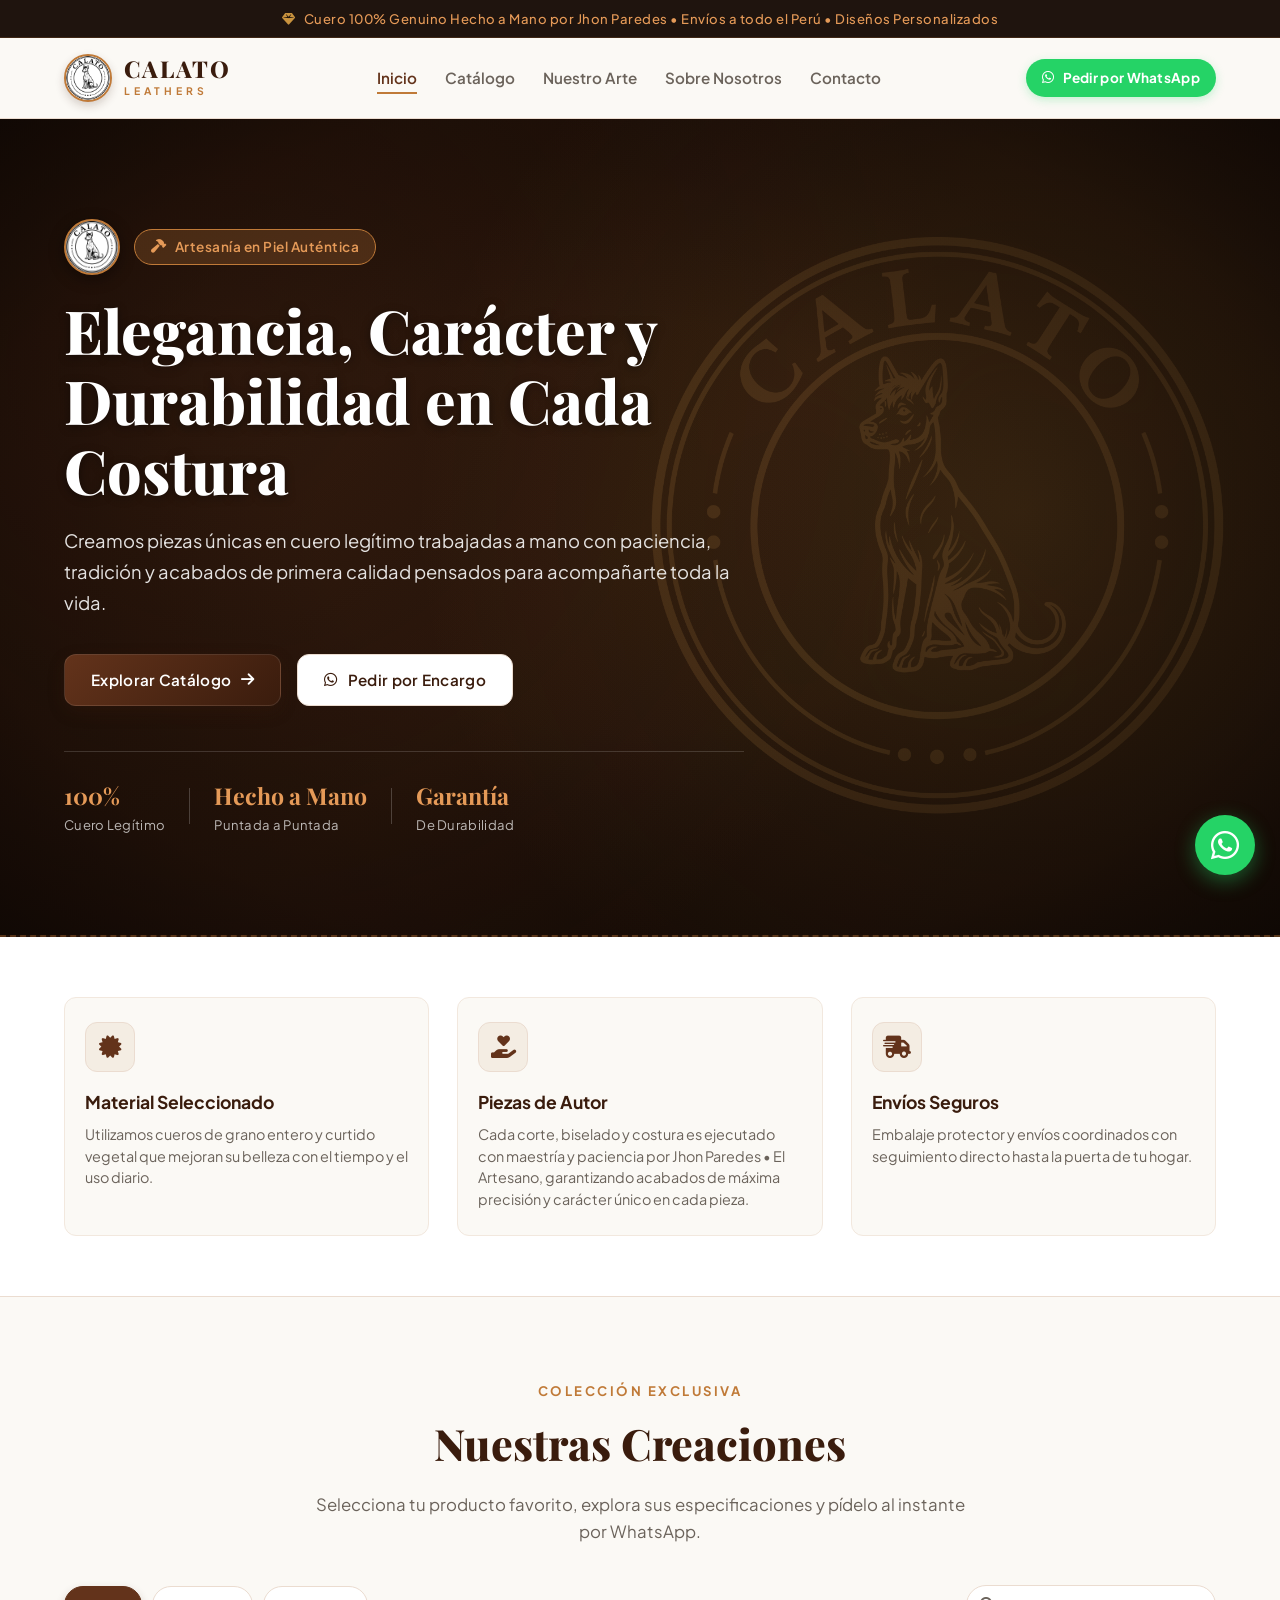
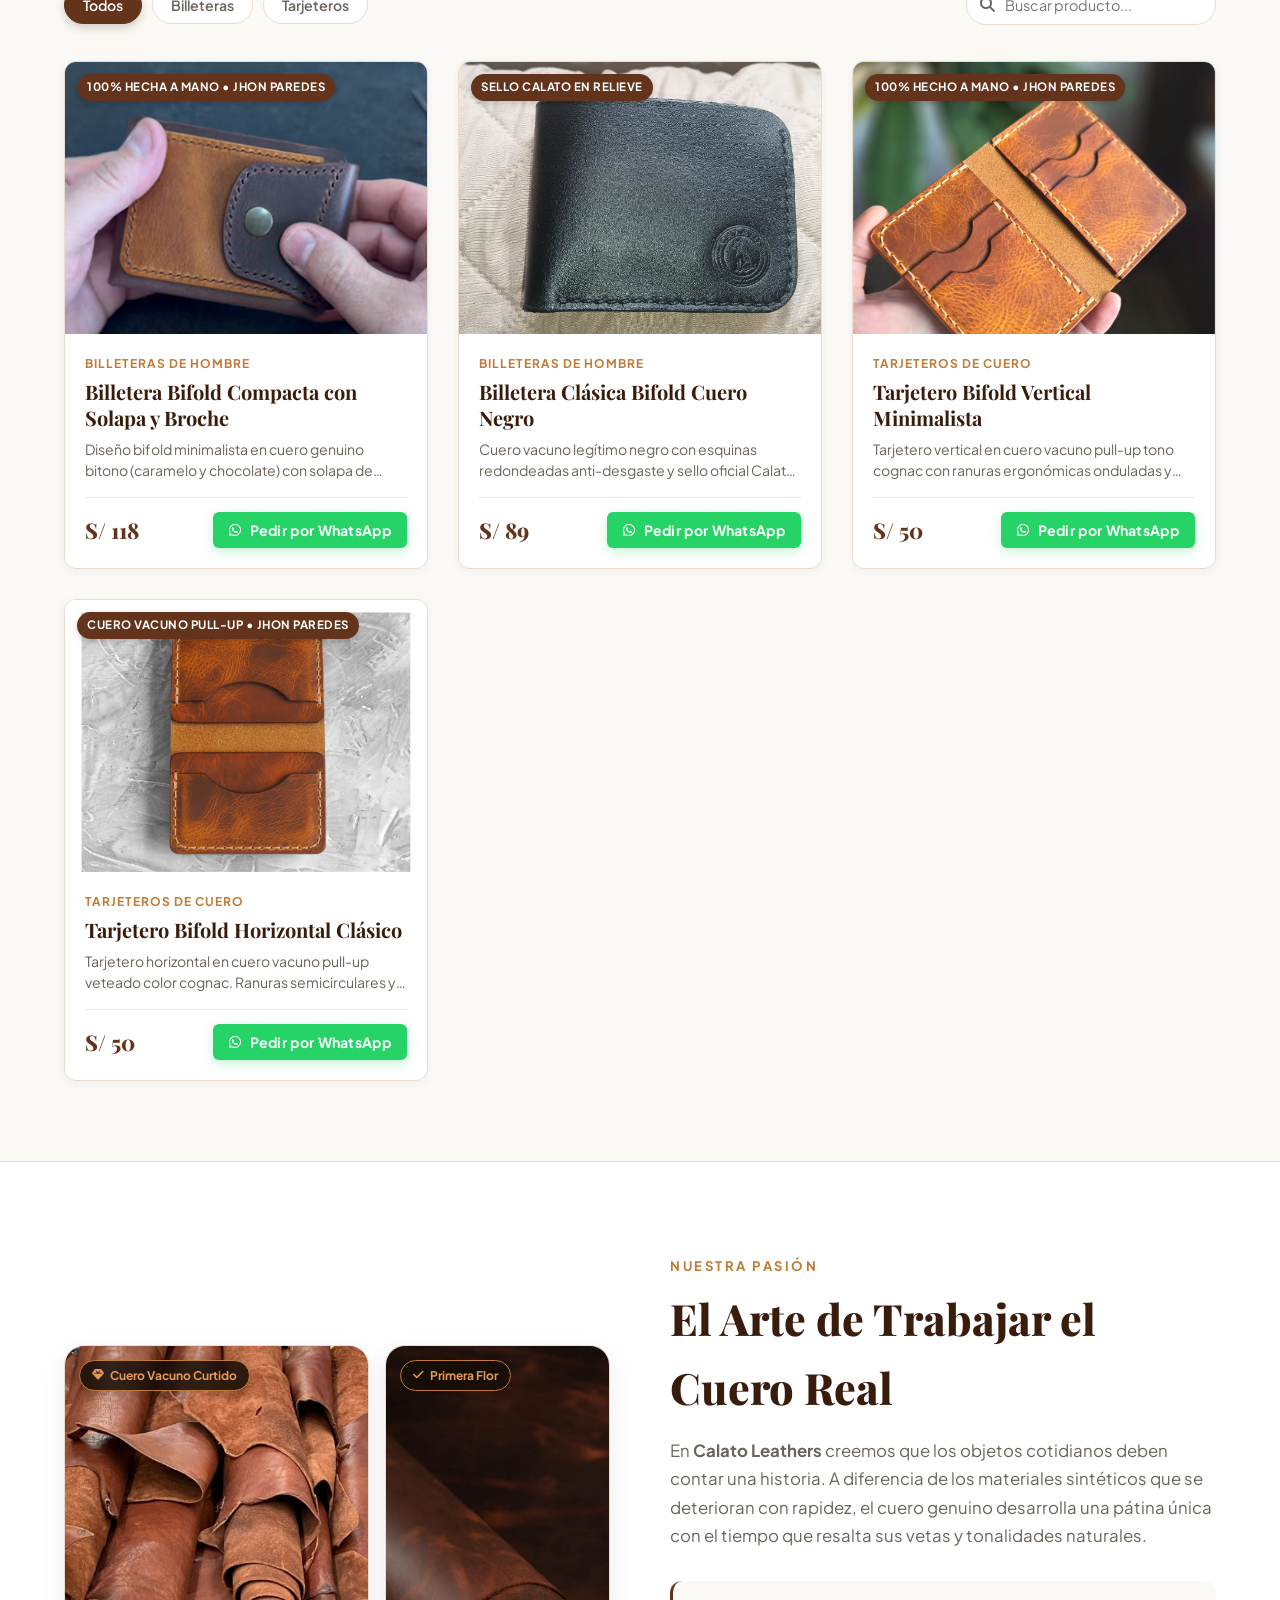
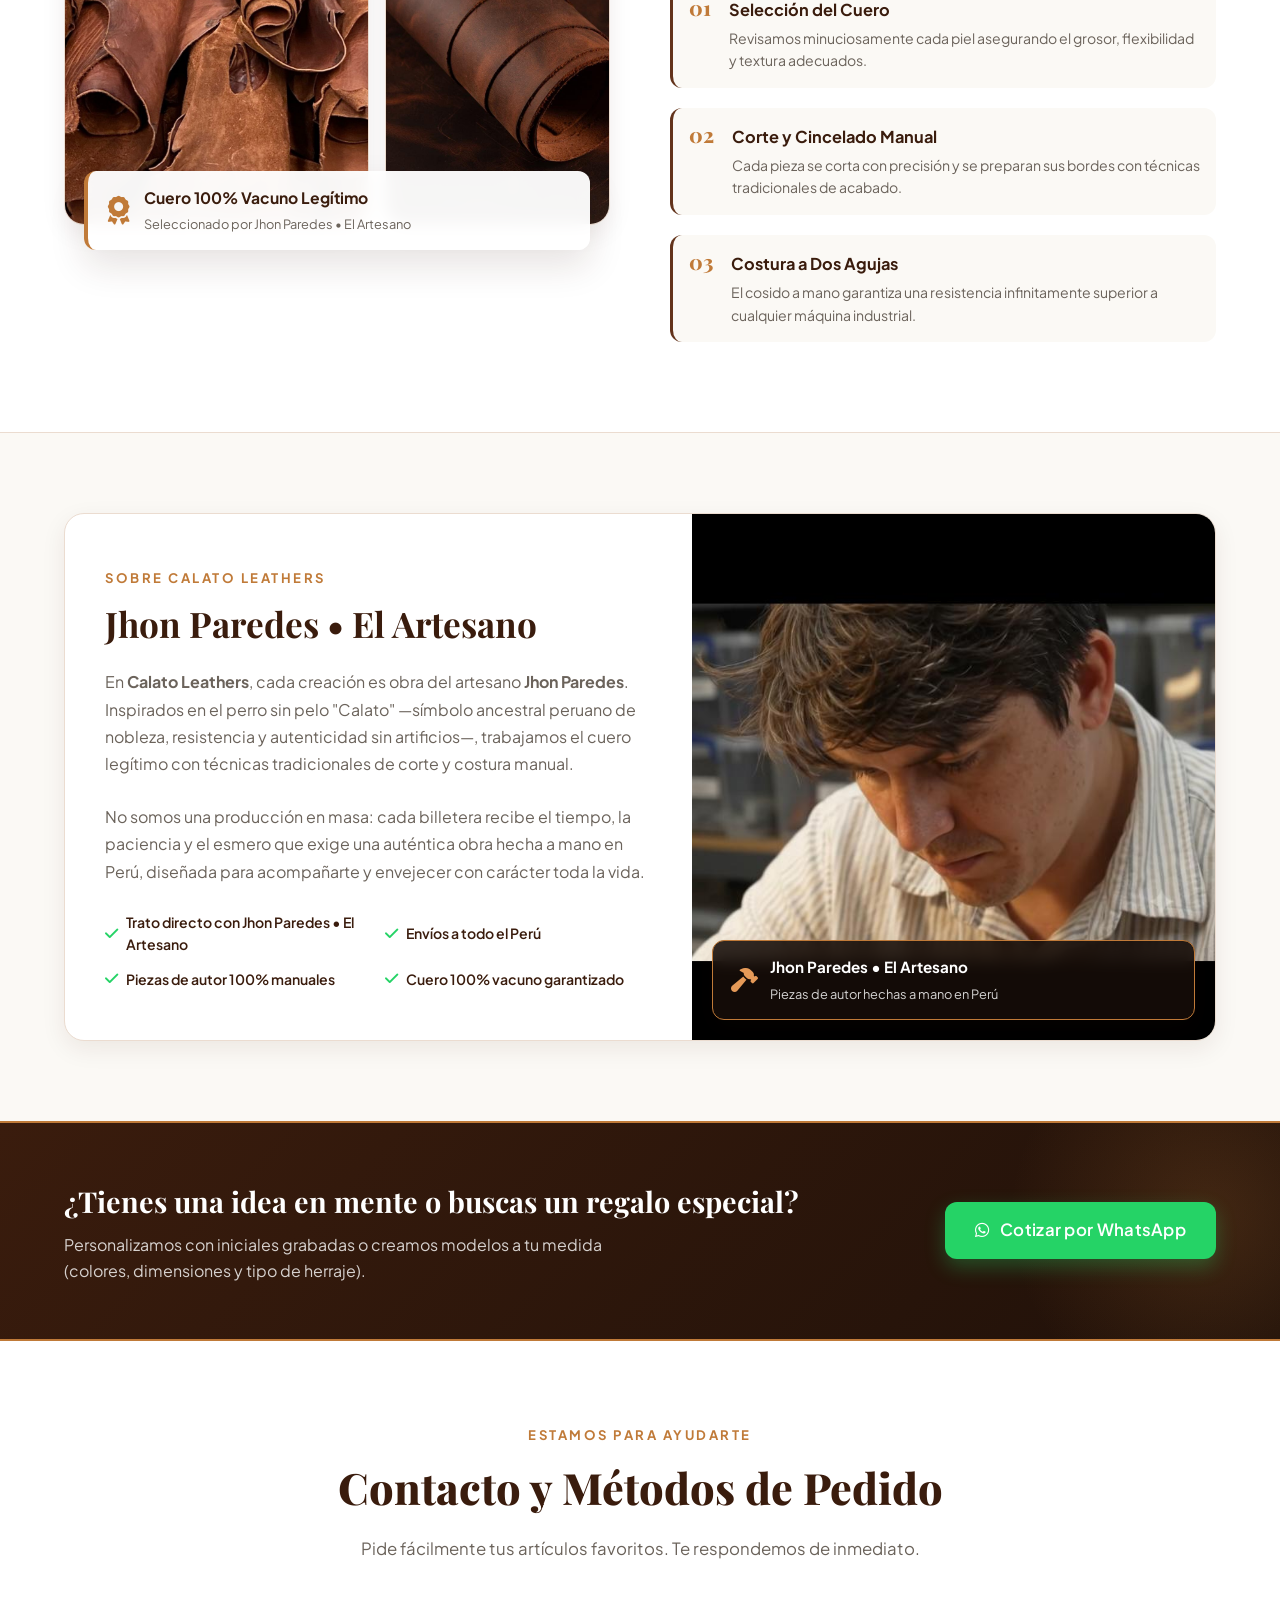
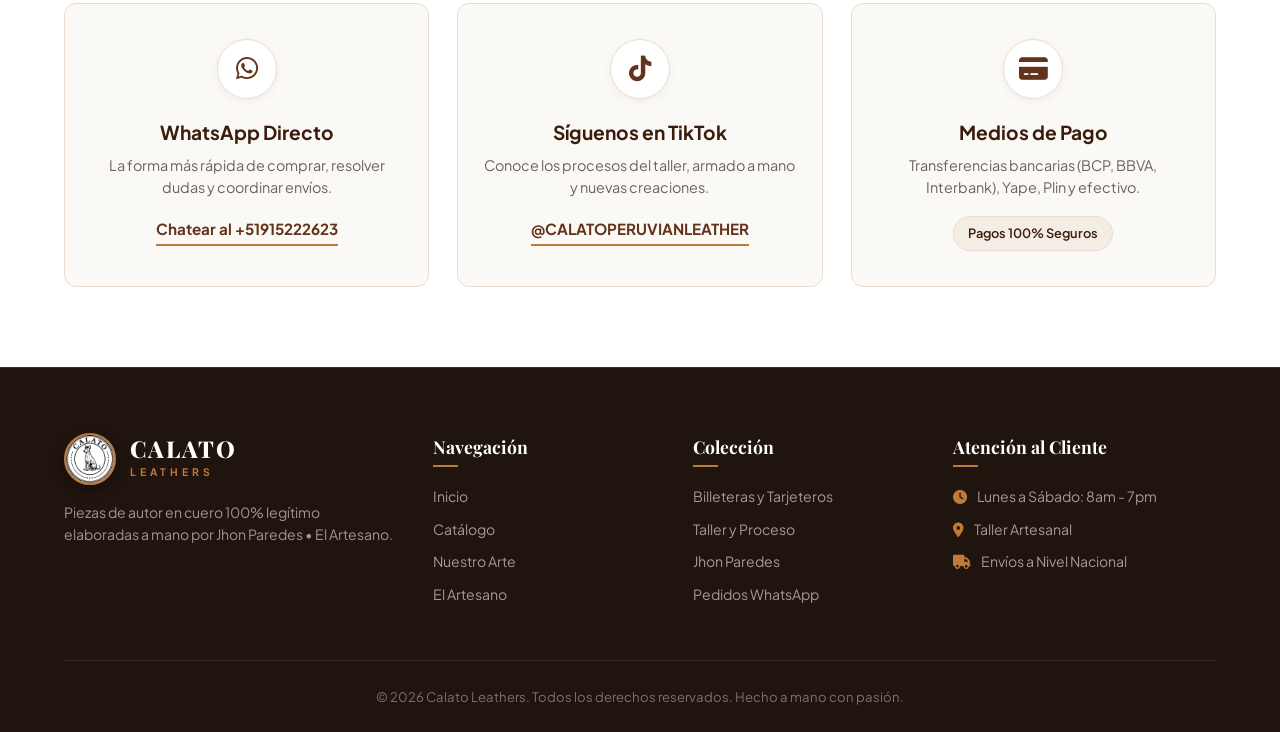
==== index.html @ 9c0c59a0 "Agregar dos nuevos tarjeteros de cuero vacuno: vertical y horizontal a S/ 50" ====
<!DOCTYPE html>
<html lang="es">
<head>
  <meta charset="UTF-8">
  <meta name="viewport" content="width=device-width, initial-scale=1.0">
  <title>Calato Leathers | Artículos de Cuero Artesanal</title>
  <meta name="description" content="Productos exclusivos de cuero 100% genuino hechos a mano. Billeteras, cinturones, bolsos y accesorios artesanales de alta durabilidad y estilo.">
  <link rel="icon" type="image/jpeg" href="assets/img/logo-calato.jpg">
  
  <!-- Google Fonts -->
  <link rel="preconnect" href="https://fonts.googleapis.com">
  <link rel="preconnect" href="https://fonts.gstatic.com" crossorigin>
  <link href="https://fonts.googleapis.com/css2?family=Plus+Jakarta+Sans:wght@300;400;500;600;700&family=Playfair+Display:ital,wght@0,600;0,700;0,800;1,600&display=swap" rel="stylesheet">
  
  <!-- Font Awesome Icons -->
  <link rel="stylesheet" href="https://cdnjs.cloudflare.com/ajax/libs/font-awesome/6.5.1/css/all.min.css">
  
  <link rel="stylesheet" href="css/style.css">
</head>
<body>

  <!-- Barra de Notificación / Promoción superior -->
  <div class="top-announcement">
    <div class="container">
      <p><i class="fa-solid fa-gem"></i> Cuero 100% Genuino Hecho a Mano por Jhon Paredes • Envíos a todo el Perú • Diseños Personalizados</p>
    </div>
  </div>

  <!-- Header / Barra de Navegación -->
  <header class="navbar" id="navbar">
    <div class="container nav-content">
      <a href="#" class="brand-logo">
        <img src="assets/img/logo-calato.jpg" alt="Logo Calato Leathers" class="brand-logo-img">
        <div class="logo-text">
          <span class="brand-title">CALATO</span>
          <span class="brand-subtitle">LEATHERS</span>
        </div>
      </a>

      <nav class="nav-menu" id="navMenu">
        <a href="#inicio" class="nav-link active">Inicio</a>
        <a href="#catalogo" class="nav-link">Catálogo</a>
        <a href="#calidad" class="nav-link">Nuestro Arte</a>
        <a href="#nosotros" class="nav-link">Sobre Nosotros</a>
        <a href="#contacto" class="nav-link">Contacto</a>
      </nav>

      <div class="nav-actions">
        <a href="https://wa.me/51915222623" target="_blank" rel="noopener noreferrer" class="btn btn-nav-wa" id="navWaBtn">
          <i class="fa-brands fa-whatsapp"></i>
          <span>Pedir por WhatsApp</span>
        </a>
        <button class="mobile-toggle" id="menuToggle" aria-label="Abrir menú">
          <i class="fa-solid fa-bars"></i>
        </button>
      </div>
    </div>
  </header>

  <!-- Hero Section -->
  <section class="hero" id="inicio">
    <div class="hero-watermark">
      <img src="assets/img/logo-calato-gold.png" alt="Sello Oficial Calato Leathers" class="hero-watermark-img">
    </div>
    <div class="hero-overlay"></div>
    <div class="container hero-container">
      <div class="hero-content">
        <div class="hero-brand-emblem">
          <img src="assets/img/logo-calato.jpg" alt="Sello Calato Leathers" class="hero-seal-img">
          <span class="hero-badge"><i class="fa-solid fa-hammer"></i> Artesanía en Piel Auténtica</span>
        </div>
        <h1 class="hero-title">Elegancia, Carácter y Durabilidad en Cada Costura</h1>
        <p class="hero-subtitle">
          Creamos piezas únicas en cuero legítimo trabajadas a mano con paciencia, tradición y acabados de primera calidad pensados para acompañarte toda la vida.
        </p>
        <div class="hero-buttons">
          <a href="#catalogo" class="btn btn-primary">
            <span>Explorar Catálogo</span>
            <i class="fa-solid fa-arrow-right"></i>
          </a>
          <a href="#contacto" class="btn btn-secondary">
            <i class="fa-brands fa-whatsapp"></i>
            <span>Pedir por Encargo</span>
          </a>
        </div>
        
        <div class="hero-stats">
          <div class="stat-item">
            <span class="stat-number">100%</span>
            <span class="stat-label">Cuero Legítimo</span>
          </div>
          <div class="stat-divider"></div>
          <div class="stat-item">
            <span class="stat-number">Hecho a Mano</span>
            <span class="stat-label">Puntada a Puntada</span>
          </div>
          <div class="stat-divider"></div>
          <div class="stat-item">
            <span class="stat-number">Garantía</span>
            <span class="stat-label">De Durabilidad</span>
          </div>
        </div>
      </div>
    </div>
  </section>

  <!-- Features / Ventajas -->
  <section class="features-section">
    <div class="container">
      <div class="features-grid">
        <div class="feature-card">
          <div class="feature-icon"><i class="fa-solid fa-certificate"></i></div>
          <h3>Material Seleccionado</h3>
          <p>Utilizamos cueros de grano entero y curtido vegetal que mejoran su belleza con el tiempo y el uso diario.</p>
        </div>
        <div class="feature-card">
          <div class="feature-icon"><i class="fa-solid fa-hand-holding-heart"></i></div>
          <h3>Piezas de Autor</h3>
          <p>Cada corte, biselado y costura es ejecutado con maestría y paciencia por Jhon Paredes • El Artesano, garantizando acabados de máxima precisión y carácter único en cada pieza.</p>
        </div>
        <div class="feature-card">
          <div class="feature-icon"><i class="fa-solid fa-truck-fast"></i></div>
          <h3>Envíos Seguros</h3>
          <p>Embalaje protector y envíos coordinados con seguimiento directo hasta la puerta de tu hogar.</p>
        </div>
      </div>
    </div>
  </section>

  <!-- Catálogo de Productos -->
  <section class="catalog-section" id="catalogo">
    <div class="container">
      <div class="section-header">
        <span class="section-eyebrow">Colección Exclusiva</span>
        <h2 class="section-title">Nuestras Creaciones</h2>
        <p class="section-desc">Selecciona tu producto favorito, explora sus especificaciones y pídelo al instante por WhatsApp.</p>
      </div>

      <!-- Barra de Filtros y Búsqueda -->
      <div class="catalog-controls">
        <div class="category-filters" id="categoryFilters">
          <button class="filter-btn active" data-category="todos">Todos</button>
          <button class="filter-btn" data-category="billeteras">Billeteras</button>
          <button class="filter-btn" data-category="tarjeteros">Tarjeteros</button>
        </div>

        <div class="search-box">
          <i class="fa-solid fa-magnifying-glass"></i>
          <input type="text" id="searchInput" placeholder="Buscar producto...">
        </div>
      </div>

      <!-- Rejilla de Productos -->
      <div class="products-grid" id="productsGrid">
        <!-- Renderizado dinámicamente con JavaScript -->
      </div>

      <!-- Mensaje cuando no hay resultados -->
      <div class="no-results" id="noResults" style="display: none;">
        <i class="fa-solid fa-magnifying-glass"></i>
        <h3>No encontramos productos con esa búsqueda</h3>
        <p>Prueba con otra palabra o categoría.</p>
        <button class="btn btn-secondary" onclick="resetFilters()">Ver todos los productos</button>
      </div>
    </div>
  </section>

  <!-- Sección de Calidad / Proceso Artesanal -->
  <section class="craft-section" id="calidad">
    <div class="container craft-grid">
      <div class="craft-image-col">
        <div class="craft-dual-wrapper">
          <div class="craft-img-card primary">
            <img src="assets/img/cuero-vacuno-1.jpg" alt="Pieles de cuero vacuno legítimo en rollos" class="craft-leather-img">
            <span class="craft-img-tag"><i class="fa-solid fa-gem"></i> Cuero Vacuno Curtido</span>
          </div>
          <div class="craft-img-card secondary">
            <img src="assets/img/cuero-vacuno-2.jpg" alt="Rollo de cuero vacuno seleccionado" class="craft-leather-img">
            <span class="craft-img-tag"><i class="fa-solid fa-check"></i> Primera Flor</span>
          </div>
          <div class="craft-floating-card">
            <i class="fa-solid fa-award"></i>
            <div>
              <strong>Cuero 100% Vacuno Legítimo</strong>
              <span>Seleccionado por Jhon Paredes • El Artesano</span>
            </div>
          </div>
        </div>
      </div>
      <div class="craft-content-col">
        <span class="section-eyebrow">Nuestra Pasión</span>
        <h2 class="section-title">El Arte de Trabajar el Cuero Real</h2>
        <p class="craft-text">
          En <strong>Calato Leathers</strong> creemos que los objetos cotidianos deben contar una historia. A diferencia de los materiales sintéticos que se deterioran con rapidez, el cuero genuino desarrolla una pátina única con el tiempo que resalta sus vetas y tonalidades naturales.
        </p>

        <div class="craft-steps">
          <div class="craft-step">
            <span class="step-num">01</span>
            <div>
              <h4>Selección del Cuero</h4>
              <p>Revisamos minuciosamente cada piel asegurando el grosor, flexibilidad y textura adecuados.</p>
            </div>
          </div>
          <div class="craft-step">
            <span class="step-num">02</span>
            <div>
              <h4>Corte y Cincelado Manual</h4>
              <p>Cada pieza se corta con precisión y se preparan sus bordes con técnicas tradicionales de acabado.</p>
            </div>
          </div>
          <div class="craft-step">
            <span class="step-num">03</span>
            <div>
              <h4>Costura a Dos Agujas</h4>
              <p>El cosido a mano garantiza una resistencia infinitamente superior a cualquier máquina industrial.</p>
            </div>
          </div>
        </div>
      </div>
    </div>
  </section>

  <!-- Sobre Nosotros -->
  <section class="about-section" id="nosotros">
    <div class="container">
      <div class="about-card">
        <div class="about-text">
          <span class="section-eyebrow">Sobre Calato Leathers</span>
          <h2>Jhon Paredes • El Artesano</h2>
          <p>
            En <strong>Calato Leathers</strong>, cada creación es obra del artesano <strong>Jhon Paredes</strong>. Inspirados en el perro sin pelo "Calato" —símbolo ancestral peruano de nobleza, resistencia y autenticidad sin artificios—, trabajamos el cuero legítimo con técnicas tradicionales de corte y costura manual.
          </p>
          <p>
            No somos una producción en masa: cada billetera recibe el tiempo, la paciencia y el esmero que exige una auténtica obra hecha a mano en Perú, diseñada para acompañarte y envejecer con carácter toda la vida.
          </p>
          <div class="about-points">
            <div class="point-badge"><i class="fa-solid fa-check"></i> Trato directo con Jhon Paredes • El Artesano</div>
            <div class="point-badge"><i class="fa-solid fa-check"></i> Envíos a todo el Perú</div>
            <div class="point-badge"><i class="fa-solid fa-check"></i> Piezas de autor 100% manuales</div>
            <div class="point-badge"><i class="fa-solid fa-check"></i> Cuero 100% vacuno garantizado</div>
          </div>
        </div>
        <div class="about-img-box">
          <img src="assets/img/artesano-jhon.png" alt="Jhon Paredes • El Artesano en el taller de Calato Leathers">
          <div class="artisan-badge">
            <i class="fa-solid fa-hammer"></i>
            <div>
              <strong>Jhon Paredes • El Artesano</strong>
              <span>Piezas de autor hechas a mano en Perú</span>
            </div>
          </div>
        </div>
      </div>
    </div>
  </section>

  <!-- Banner de Encargos Personalizados -->
  <section class="custom-order-banner">
    <div class="container banner-flex">
      <div class="banner-info">
        <h3>¿Tienes una idea en mente o buscas un regalo especial?</h3>
        <p>Personalizamos con iniciales grabadas o creamos modelos a tu medida (colores, dimensiones y tipo de herraje).</p>
      </div>
      <a href="https://wa.me/51915222623?text=Hola%20Calato%20Leathers,%20quiero%20hacer%20un%20pedido%20o%20consulta" target="_blank" rel="noopener noreferrer" class="btn btn-whatsapp-large">
        <i class="fa-brands fa-whatsapp"></i>
        <span>Cotizar por WhatsApp</span>
      </a>
    </div>
  </section>

  <!-- Contacto & Preguntas Frecuentes -->
  <section class="contact-section" id="contacto">
    <div class="container">
      <div class="section-header">
        <span class="section-eyebrow">Estamos para ayudarte</span>
        <h2 class="section-title">Contacto y Métodos de Pedido</h2>
        <p class="section-desc">Pide fácilmente tus artículos favoritos. Te respondemos de inmediato.</p>
      </div>

      <div class="contact-grid">
        <div class="contact-card">
          <div class="contact-icon"><i class="fa-brands fa-whatsapp"></i></div>
          <h3>WhatsApp Directo</h3>
          <p>La forma más rápida de comprar, resolver dudas y coordinar envíos.</p>
          <a href="https://wa.me/51915222623" target="_blank" class="contact-link" id="contactWhatsAppLink">Chatear al +51 915 222 623</a>
        </div>

        <div class="contact-card">
          <div class="contact-icon"><i class="fa-brands fa-tiktok"></i></div>
          <h3>Síguenos en TikTok</h3>
          <p>Conoce los procesos del taller, armado a mano y nuevas creaciones.</p>
          <a href="https://www.tiktok.com/@CALATOPERUVIANLEATHER" target="_blank" rel="noopener noreferrer" class="contact-link">@CALATOPERUVIANLEATHER</a>
        </div>

        <div class="contact-card">
          <div class="contact-icon"><i class="fa-solid fa-credit-card"></i></div>
          <h3>Medios de Pago</h3>
          <p>Transferencias bancarias (BCP, BBVA, Interbank), Yape, Plin y efectivo.</p>
          <span class="contact-badge">Pagos 100% Seguros</span>
        </div>
      </div>
    </div>
  </section>

  <!-- Footer -->
  <footer class="footer">
    <div class="container footer-content">
      <div class="footer-brand">
        <div class="footer-logo">
          <img src="assets/img/logo-calato.jpg" alt="Logo Calato Leathers" class="footer-logo-img">
          <div class="logo-text">
            <span class="brand-title">CALATO</span>
            <span class="brand-subtitle">LEATHERS</span>
          </div>
        </div>
        <p>Piezas de autor en cuero 100% legítimo elaboradas a mano por Jhon Paredes • El Artesano.</p>
      </div>

      <div class="footer-links">
        <h4>Navegación</h4>
        <a href="#inicio">Inicio</a>
        <a href="#catalogo">Catálogo</a>
        <a href="#calidad">Nuestro Arte</a>
        <a href="#nosotros">El Artesano</a>
      </div>

      <div class="footer-links">
        <h4>Colección</h4>
        <a href="#catalogo">Billeteras y Tarjeteros</a>
        <a href="#calidad">Taller y Proceso</a>
        <a href="#nosotros">Jhon Paredes</a>
        <a href="#contacto">Pedidos WhatsApp</a>
      </div>

      <div class="footer-links">
        <h4>Atención al Cliente</h4>
        <p><i class="fa-solid fa-clock"></i> Lunes a Sábado: 8am - 7pm</p>
        <p><i class="fa-solid fa-location-dot"></i> Taller Artesanal</p>
        <p><i class="fa-solid fa-truck"></i> Envíos a Nivel Nacional</p>
      </div>
    </div>
    
    <div class="container footer-bottom">
      <p>&copy; <span id="year"></span> Calato Leathers. Todos los derechos reservados. Hecho a mano con pasión.</p>
    </div>
  </footer>

  <!-- Modal Detalle del Producto -->
  <div class="modal" id="productModal" aria-hidden="true">
    <div class="modal-backdrop" onclick="closeProductModal()"></div>
    <div class="modal-dialog">
      <button class="modal-close" onclick="closeProductModal()" aria-label="Cerrar ventana">
        <i class="fa-solid fa-xmark"></i>
      </button>
      <div class="modal-body" id="modalProductDetails">
        <!-- Renderizado dinámicamente -->
      </div>
    </div>
  </div>

  <!-- Botón Flotante de WhatsApp -->
  <a href="https://wa.me/51915222623?text=Hola%20Calato%20Leathers,%20estoy%20interesado%20en%20sus%20productos" target="_blank" rel="noopener noreferrer" class="whatsapp-floating" id="floatingWhatsApp" title="Contactar por WhatsApp">
    <i class="fa-brands fa-whatsapp"></i>
    <span class="floating-tooltip">¿Preguntas? Escríbenos</span>
  </a>

  <!-- Notificación Toast -->
  <div class="toast-notification" id="toast"></div>

  <!-- Visor de Fotos en Pantalla Completa (Lightbox / Zoom) -->
  <div class="lightbox" id="imageLightbox" aria-hidden="true">
    <div class="lightbox-backdrop" onclick="closeLightbox()"></div>
    <button class="lightbox-close" onclick="closeLightbox()" aria-label="Cerrar visor">
      <i class="fa-solid fa-xmark"></i>
    </button>
    <button class="lightbox-nav lightbox-prev" id="lightboxPrev" onclick="navigateLightbox(-1)" aria-label="Foto anterior">
      <i class="fa-solid fa-chevron-left"></i>
    </button>
    <button class="lightbox-nav lightbox-next" id="lightboxNext" onclick="navigateLightbox(1)" aria-label="Siguiente foto">
      <i class="fa-solid fa-chevron-right"></i>
    </button>
    <div class="lightbox-content">
      <img id="lightboxImg" src="" alt="Foto ampliada en alta resolución">
      <div class="lightbox-caption" id="lightboxCaption"></div>
    </div>
  </div>

  <!-- Scripts -->
  <script src="js/products.js"></script>
  <script src="js/app.js"></script>
</body>
</html>
---- css/style.css ----
/* ========================================================
   CALATO LEATHERS - ESTILOS PRINCIPALES
   Tema: Elegante, Artesanal, Marroquinería de Lujo
   ======================================================== */

:root {
  --primary: #63331b;
  --primary-dark: #3a1c0d;
  --primary-light: #8b4a26;
  --accent: #c07a38;
  --accent-light: #e59a58;
  --accent-gold: #c9933e;
  
  --bg-main: #fbf9f5;
  --bg-surface: #ffffff;
  --bg-subtle: #f4ede3;
  --bg-dark: #1f140e;
  
  --text-main: #241e1b;
  --text-muted: #6b635b;
  --text-light: #fdfbf7;
  
  --border-color: #ebdcd0;
  --border-light: #f2e8de;
  
  --font-serif: 'Playfair Display', Georgia, serif;
  --font-sans: 'Plus Jakarta Sans', -apple-system, BlinkMacSystemFont, 'Segoe UI', Roboto, sans-serif;
  
  --shadow-sm: 0 2px 8px rgba(36, 30, 27, 0.05);
  --shadow-md: 0 8px 24px rgba(58, 28, 13, 0.08);
  --shadow-lg: 0 16px 36px rgba(58, 28, 13, 0.12);
  --shadow-hover: 0 20px 40px rgba(58, 28, 13, 0.16);
  
  --radius-sm: 6px;
  --radius-md: 12px;
  --radius-lg: 20px;
  --radius-full: 9999px;
  
  --transition: all 0.3s cubic-bezier(0.16, 1, 0.3, 1);
}

/* Reset básico */
*, *::before, *::after {
  box-sizing: border-box;
  margin: 0;
  padding: 0;
}

html {
  scroll-behavior: smooth;
  font-size: 16px;
}

body {
  font-family: var(--font-sans);
  background-color: var(--bg-main);
  color: var(--text-main);
  line-height: 1.6;
  -webkit-font-smoothing: antialiased;
  overflow-x: hidden;
}

img {
  max-width: 100%;
  display: block;
  object-fit: cover;
}

a {
  text-decoration: none;
  color: inherit;
  transition: var(--transition);
}

button {
  cursor: pointer;
  border: none;
  background: none;
  font-family: inherit;
  transition: var(--transition);
}

.container {
  width: 90%;
  max-width: 1200px;
  margin: 0 auto;
}

/* ----------------------------------------------------
   BARRA SUPERIOR DE ANUNCIOS
   ---------------------------------------------------- */
.top-announcement {
  background: var(--bg-dark);
  color: var(--accent-light);
  padding: 8px 0;
  font-size: 0.82rem;
  font-weight: 500;
  letter-spacing: 0.5px;
  text-align: center;
  border-bottom: 1px solid rgba(192, 122, 56, 0.2);
}

.top-announcement i {
  margin-right: 6px;
  color: var(--accent-gold);
}

/* ----------------------------------------------------
   NAVBAR
   ---------------------------------------------------- */
.navbar {
  position: sticky;
  top: 0;
  z-index: 100;
  background: rgba(251, 249, 245, 0.95);
  backdrop-filter: blur(10px);
  border-bottom: 1px solid var(--border-color);
  transition: var(--transition);
}

.navbar.scrolled {
  box-shadow: var(--shadow-sm);
  background: #ffffff;
}

.nav-content {
  display: flex;
  align-items: center;
  justify-content: space-between;
  padding: 16px 0;
}

/* Logo */
.brand-logo {
  display: flex;
  align-items: center;
  gap: 12px;
}

.brand-logo-img {
  width: 48px;
  height: 48px;
  border-radius: var(--radius-full);
  object-fit: cover;
  border: 2px solid var(--accent);
  box-shadow: 0 4px 10px rgba(58, 28, 13, 0.2);
  background: #ffffff;
  transition: var(--transition);
}

.brand-logo:hover .brand-logo-img {
  transform: scale(1.05) rotate(4deg);
}

.logo-mark {
  width: 42px;
  height: 42px;
  background: linear-gradient(135deg, var(--primary) 0%, var(--primary-dark) 100%);
  color: var(--accent-light);
  border-radius: var(--radius-sm);
  display: flex;
  align-items: center;
  justify-content: center;
  font-size: 1.25rem;
  box-shadow: 0 4px 10px rgba(58, 28, 13, 0.2);
  border: 1px solid var(--accent);
}

.logo-text {
  display: flex;
  flex-direction: column;
}

.brand-title {
  font-family: var(--font-serif);
  font-size: 1.45rem;
  font-weight: 800;
  letter-spacing: 2px;
  color: var(--primary-dark);
  line-height: 1;
}

.brand-subtitle {
  font-size: 0.65rem;
  letter-spacing: 4px;
  font-weight: 700;
  color: var(--accent);
  margin-top: 3px;
}

/* Enlaces de Menú */
.nav-menu {
  display: flex;
  align-items: center;
  gap: 28px;
}

.nav-link {
  font-size: 0.95rem;
  font-weight: 600;
  color: var(--text-muted);
  position: relative;
  padding: 4px 0;
}

.nav-link:hover,
.nav-link.active {
  color: var(--primary);
}

.nav-link::after {
  content: '';
  position: absolute;
  bottom: 0;
  left: 0;
  width: 0;
  height: 2px;
  background: var(--accent);
  transition: var(--transition);
}

.nav-link:hover::after,
.nav-link.active::after {
  width: 100%;
}

/* Acciones Navbar */
.nav-actions {
  display: flex;
  align-items: center;
  gap: 16px;
}

.cart-trigger {
  position: relative;
  width: 44px;
  height: 44px;
  border-radius: var(--radius-full);
  background: var(--bg-subtle);
  color: var(--primary-dark);
  display: flex;
  align-items: center;
  justify-content: center;
  font-size: 1.15rem;
  border: 1px solid var(--border-color);
  transition: var(--transition);
}

.cart-trigger:hover {
  background: var(--primary);
  color: white;
  transform: translateY(-2px);
}

.cart-badge {
  position: absolute;
  top: -4px;
  right: -4px;
  background: var(--accent);
  color: white;
  font-size: 0.72rem;
  font-weight: 700;
  min-width: 20px;
  height: 20px;
  border-radius: var(--radius-full);
  display: flex;
  align-items: center;
  justify-content: center;
  padding: 0 4px;
  border: 2px solid #ffffff;
}

.mobile-toggle {
  display: none;
  font-size: 1.4rem;
  color: var(--primary-dark);
}

/* ----------------------------------------------------
   BOTONES
   ---------------------------------------------------- */
.btn {
  display: inline-flex;
  align-items: center;
  justify-content: center;
  gap: 10px;
  padding: 13px 26px;
  border-radius: var(--radius-md);
  font-weight: 600;
  font-size: 0.95rem;
  letter-spacing: 0.3px;
  cursor: pointer;
  transition: var(--transition);
}

.btn-primary {
  background: linear-gradient(135deg, var(--primary) 0%, var(--primary-dark) 100%);
  color: #ffffff;
  box-shadow: 0 6px 16px rgba(58, 28, 13, 0.25);
  border: 1px solid rgba(255, 255, 255, 0.1);
}

.btn-primary:hover {
  background: linear-gradient(135deg, var(--primary-light) 0%, var(--primary) 100%);
  transform: translateY(-2px);
  box-shadow: 0 10px 22px rgba(58, 28, 13, 0.32);
}

.btn-secondary {
  background: #ffffff;
  color: var(--primary-dark);
  border: 1px solid var(--border-color);
}

.btn-secondary:hover {
  background: var(--bg-subtle);
  border-color: var(--accent);
  transform: translateY(-2px);
}

.btn-whatsapp-large {
  background: #25d366;
  color: #ffffff;
  font-size: 1.05rem;
  padding: 15px 30px;
  border-radius: var(--radius-md);
  box-shadow: 0 8px 20px rgba(37, 211, 102, 0.3);
}

.btn-whatsapp-large:hover {
  background: #20ba5a;
  transform: translateY(-3px);
  box-shadow: 0 12px 24px rgba(37, 211, 102, 0.4);
}

/* ----------------------------------------------------
   HERO SECTION
   ---------------------------------------------------- */
.hero {
  position: relative;
  min-height: 85vh;
  display: flex;
  align-items: center;
  background-color: #150b06;
  background-image: 
    radial-gradient(circle at 80% 48%, rgba(201, 147, 62, 0.16) 0%, transparent 55%),
    radial-gradient(circle at 18% 30%, rgba(139, 74, 38, 0.22) 0%, transparent 60%),
    linear-gradient(135deg, #110804 0%, #1e1008 50%, #130a05 100%);
  color: #ffffff;
  padding: 100px 0;
  overflow: hidden;
  border-bottom: 2px dashed rgba(192, 122, 56, 0.35);
}

/* Sello oficial de la marca Calato como marca de agua en gran formato */
.hero-watermark {
  position: absolute;
  top: 50%;
  right: 4%;
  transform: translateY(-50%);
  width: 580px;
  max-width: 46vw;
  aspect-ratio: 1 / 1;
  pointer-events: none;
  z-index: 1;
  display: flex;
  align-items: center;
  justify-content: center;
}

.hero-watermark-img {
  width: 100%;
  height: 100%;
  object-fit: contain;
  opacity: 0.14;
  filter: drop-shadow(0 0 55px rgba(201, 147, 62, 0.28));
  transition: opacity 0.5s ease, transform 0.6s ease;
  user-select: none;
}

.hero:hover .hero-watermark-img {
  opacity: 0.18;
  transform: scale(1.02);
}

.hero-overlay {
  position: absolute;
  top: 0;
  left: 0;
  width: 100%;
  height: 100%;
  background: radial-gradient(
    ellipse at center,
    transparent 35%,
    rgba(17, 8, 4, 0.35) 75%,
    rgba(12, 6, 3, 0.75) 100%
  );
  pointer-events: none;
  z-index: 1;
}

.hero-container {
  position: relative;
  z-index: 2;
}

.hero-content {
  max-width: 680px;
}

.hero-brand-emblem {
  display: flex;
  align-items: center;
  gap: 14px;
  margin-bottom: 20px;
}

.hero-seal-img {
  width: 56px;
  height: 56px;
  border-radius: var(--radius-full);
  border: 2px solid var(--accent);
  background: #ffffff;
  box-shadow: 0 4px 15px rgba(0, 0, 0, 0.4);
  transition: var(--transition);
}

.hero-seal-img:hover {
  transform: scale(1.08) rotate(-4deg);
}

.hero-badge {
  display: inline-flex;
  align-items: center;
  gap: 8px;
  background: rgba(192, 122, 56, 0.25);
  border: 1px solid var(--accent);
  color: var(--accent-light);
  padding: 6px 16px;
  border-radius: var(--radius-full);
  font-size: 0.85rem;
  font-weight: 600;
  letter-spacing: 0.5px;
}

.hero-title {
  font-family: var(--font-serif);
  font-size: clamp(2.3rem, 5vw, 3.8rem);
  font-weight: 800;
  line-height: 1.15;
  margin-bottom: 20px;
  color: #ffffff;
  text-shadow: 0 2px 10px rgba(0,0,0,0.4);
}

.hero-subtitle {
  font-size: 1.15rem;
  line-height: 1.7;
  color: rgba(255, 255, 255, 0.88);
  margin-bottom: 35px;
}

.hero-buttons {
  display: flex;
  flex-wrap: wrap;
  gap: 16px;
  margin-bottom: 45px;
}

.hero-stats {
  display: flex;
  align-items: center;
  gap: 24px;
  padding-top: 25px;
  border-top: 1px solid rgba(255, 255, 255, 0.15);
}

.stat-item {
  display: flex;
  flex-direction: column;
}

.stat-number {
  font-family: var(--font-serif);
  font-size: 1.45rem;
  font-weight: 700;
  color: var(--accent-light);
}

.stat-label {
  font-size: 0.82rem;
  color: rgba(255, 255, 255, 0.7);
  letter-spacing: 0.3px;
}

.stat-divider {
  width: 1px;
  height: 36px;
  background: rgba(255, 255, 255, 0.2);
}

/* ----------------------------------------------------
   FEATURES / VENTAJAS
   ---------------------------------------------------- */
.features-section {
  padding: 60px 0;
  background: var(--bg-surface);
  border-bottom: 1px solid var(--border-color);
}

.features-grid {
  display: grid;
  grid-template-columns: repeat(auto-fit, minmax(240px, 1fr));
  gap: 28px;
}

.feature-card {
  padding: 24px 20px;
  border-radius: var(--radius-md);
  background: var(--bg-main);
  border: 1px solid var(--border-light);
  transition: var(--transition);
}

.feature-card:hover {
  transform: translateY(-4px);
  box-shadow: var(--shadow-md);
  border-color: var(--accent);
}

.feature-icon {
  width: 50px;
  height: 50px;
  background: var(--bg-subtle);
  color: var(--primary);
  border-radius: var(--radius-md);
  display: flex;
  align-items: center;
  justify-content: center;
  font-size: 1.4rem;
  margin-bottom: 16px;
  border: 1px solid var(--border-color);
}

.feature-card h3 {
  font-size: 1.1rem;
  font-weight: 700;
  color: var(--primary-dark);
  margin-bottom: 8px;
}

.feature-card p {
  font-size: 0.9rem;
  color: var(--text-muted);
  line-height: 1.5;
}

/* ----------------------------------------------------
   ENCABEZADOS DE SECCIÓN
   ---------------------------------------------------- */
.section-header {
  text-align: center;
  max-width: 650px;
  margin: 0 auto 40px auto;
}

.section-eyebrow {
  display: inline-block;
  font-size: 0.82rem;
  text-transform: uppercase;
  letter-spacing: 2.5px;
  color: var(--accent);
  font-weight: 700;
  margin-bottom: 8px;
}

.section-title {
  font-family: var(--font-serif);
  font-size: clamp(2rem, 3.5vw, 2.7rem);
  font-weight: 800;
  color: var(--primary-dark);
  margin-bottom: 14px;
}

.section-desc {
  font-size: 1.05rem;
  color: var(--text-muted);
}

/* ----------------------------------------------------
   CATÁLOGO
   ---------------------------------------------------- */
.catalog-section {
  padding: 80px 0;
  background: var(--bg-main);
}

.catalog-controls {
  display: flex;
  flex-wrap: wrap;
  align-items: center;
  justify-content: space-between;
  gap: 16px;
  margin-bottom: 36px;
}

.category-filters {
  display: flex;
  flex-wrap: wrap;
  gap: 10px;
}

.filter-btn {
  padding: 9px 18px;
  border-radius: var(--radius-full);
  background: #ffffff;
  border: 1px solid var(--border-color);
  font-size: 0.88rem;
  font-weight: 600;
  color: var(--text-muted);
  transition: var(--transition);
}

.filter-btn:hover {
  background: var(--bg-subtle);
  color: var(--primary);
  border-color: var(--accent);
}

.filter-btn.active {
  background: var(--primary);
  color: #ffffff;
  border-color: var(--primary);
  box-shadow: 0 4px 10px rgba(58, 28, 13, 0.2);
}

.search-box {
  position: relative;
  min-width: 250px;
}

.search-box i {
  position: absolute;
  left: 14px;
  top: 50%;
  transform: translateY(-50%);
  color: var(--text-muted);
  font-size: 0.95rem;
}

.search-box input {
  width: 100%;
  padding: 10px 14px 10px 38px;
  border-radius: var(--radius-full);
  border: 1px solid var(--border-color);
  background: #ffffff;
  font-size: 0.9rem;
  outline: none;
  font-family: inherit;
  transition: var(--transition);
}

.search-box input:focus {
  border-color: var(--accent);
  box-shadow: 0 0 0 3px rgba(192, 122, 56, 0.15);
}

/* Tarjetas de Producto */
.products-grid {
  display: grid;
  grid-template-columns: repeat(auto-fill, minmax(280px, 1fr));
  gap: 30px;
}

.product-card {
  background: #ffffff;
  border-radius: var(--radius-md);
  border: 1px solid var(--border-color);
  overflow: hidden;
  box-shadow: var(--shadow-sm);
  display: flex;
  flex-direction: column;
  transition: var(--transition);
  position: relative;
}

.product-card:hover {
  transform: translateY(-6px);
  box-shadow: var(--shadow-hover);
  border-color: var(--accent);
}

.product-thumb {
  position: relative;
  aspect-ratio: 4 / 3;
  overflow: hidden;
  background: #e9e3da;
}

.product-thumb img {
  width: 100%;
  height: 100%;
  object-fit: cover;
  transition: transform 0.6s cubic-bezier(0.16, 1, 0.3, 1);
}

.product-card:hover .product-thumb img {
  transform: scale(1.06);
}

.product-tag {
  position: absolute;
  top: 12px;
  left: 12px;
  background: var(--primary);
  color: #ffffff;
  font-size: 0.72rem;
  font-weight: 700;
  text-transform: uppercase;
  letter-spacing: 0.5px;
  padding: 4px 10px;
  border-radius: var(--radius-full);
  box-shadow: 0 2px 6px rgba(0,0,0,0.2);
}

.product-quick-view {
  position: absolute;
  bottom: 12px;
  right: 12px;
  background: rgba(255, 255, 255, 0.95);
  color: var(--primary-dark);
  width: 38px;
  height: 38px;
  border-radius: var(--radius-full);
  display: flex;
  align-items: center;
  justify-content: center;
  box-shadow: 0 4px 12px rgba(0,0,0,0.15);
  opacity: 0;
  transform: translateY(10px);
  transition: var(--transition);
}

.product-card:hover .product-quick-view {
  opacity: 1;
  transform: translateY(0);
}

.product-quick-view:hover {
  background: var(--accent);
  color: #ffffff;
}

.product-body {
  padding: 20px;
  display: flex;
  flex-direction: column;
  flex-grow: 1;
}

.product-category {
  font-size: 0.75rem;
  text-transform: uppercase;
  letter-spacing: 1px;
  color: var(--accent);
  font-weight: 700;
  margin-bottom: 6px;
}

.product-name {
  font-family: var(--font-serif);
  font-size: 1.25rem;
  font-weight: 700;
  color: var(--primary-dark);
  margin-bottom: 8px;
  line-height: 1.3;
}

.product-desc {
  font-size: 0.88rem;
  color: var(--text-muted);
  line-height: 1.5;
  margin-bottom: 16px;
  display: -webkit-box;
  -webkit-line-clamp: 2;
  -webkit-box-orient: vertical;
  overflow: hidden;
}

.product-footer {
  margin-top: auto;
  display: flex;
  align-items: center;
  justify-content: space-between;
  gap: 12px;
  padding-top: 14px;
  border-top: 1px solid var(--border-light);
}

.product-price {
  font-family: var(--font-serif);
  font-size: 1.35rem;
  font-weight: 800;
  color: var(--primary);
}

.btn-buy-wa {
  background: #25d366;
  color: #ffffff;
  padding: 9px 16px;
  border-radius: var(--radius-sm);
  display: inline-flex;
  align-items: center;
  gap: 8px;
  font-size: 0.88rem;
  font-weight: 700;
  box-shadow: 0 4px 12px rgba(37, 211, 102, 0.25);
  transition: var(--transition);
}

.btn-buy-wa:hover {
  background: #1eb757;
  transform: translateY(-2px);
  box-shadow: 0 6px 16px rgba(37, 211, 102, 0.35);
}

.btn-buy-wa-large {
  width: 100%;
  background: #25d366;
  color: #ffffff;
  padding: 15px 22px;
  border-radius: var(--radius-md);
  display: inline-flex;
  align-items: center;
  justify-content: center;
  gap: 10px;
  font-size: 1.05rem;
  font-weight: 700;
  box-shadow: 0 6px 18px rgba(37, 211, 102, 0.35);
  transition: var(--transition);
}

.btn-buy-wa-large:hover {
  background: #1eb757;
  transform: translateY(-2px);
  box-shadow: 0 10px 22px rgba(37, 211, 102, 0.45);
}

.btn-nav-wa {
  background: #25d366;
  color: #ffffff;
  padding: 8px 16px;
  border-radius: var(--radius-full);
  display: inline-flex;
  align-items: center;
  gap: 8px;
  font-size: 0.85rem;
  font-weight: 700;
  box-shadow: 0 3px 10px rgba(37, 211, 102, 0.25);
  transition: var(--transition);
}

.btn-nav-wa:hover {
  background: #1eb757;
  color: #ffffff;
  transform: translateY(-2px);
}

/* Sin resultados */
.no-results {
  text-align: center;
  padding: 60px 20px;
  background: #ffffff;
  border-radius: var(--radius-md);
  border: 1px dashed var(--border-color);
  margin-top: 20px;
}

.no-results i {
  font-size: 3rem;
  color: var(--accent);
  margin-bottom: 16px;
}

.no-results h3 {
  font-family: var(--font-serif);
  font-size: 1.4rem;
  margin-bottom: 8px;
}

.no-results p {
  color: var(--text-muted);
  margin-bottom: 20px;
}

/* ----------------------------------------------------
   SECCIÓN DE CALIDAD / ARTESANÍA
   ---------------------------------------------------- */
.craft-section {
  padding: 90px 0;
  background: var(--bg-surface);
  border-top: 1px solid var(--border-color);
  border-bottom: 1px solid var(--border-color);
}

.craft-grid {
  display: grid;
  grid-template-columns: 1fr 1fr;
  gap: 60px;
  align-items: center;
}

.craft-dual-wrapper {
  position: relative;
  display: grid;
  grid-template-columns: 1.15fr 0.85fr;
  gap: 16px;
  align-items: stretch;
  padding-bottom: 25px;
}

.craft-img-card {
  position: relative;
  border-radius: var(--radius-lg);
  overflow: hidden;
  box-shadow: var(--shadow-md);
  border: 1px solid var(--border-color);
  background: var(--bg-main);
  transition: var(--transition);
}

.craft-img-card:hover {
  transform: translateY(-4px);
  box-shadow: var(--shadow-lg);
  border-color: var(--accent);
}

.craft-img-card.primary {
  height: 480px;
}

.craft-img-card.secondary {
  height: 480px;
}

.craft-leather-img {
  width: 100%;
  height: 100%;
  object-fit: cover;
  transition: transform 0.6s cubic-bezier(0.16, 1, 0.3, 1);
}

.craft-img-card:hover .craft-leather-img {
  transform: scale(1.04);
}

.craft-img-tag {
  position: absolute;
  top: 14px;
  left: 14px;
  background: rgba(22, 13, 8, 0.85);
  backdrop-filter: blur(4px);
  color: var(--accent-light);
  font-size: 0.75rem;
  font-weight: 700;
  padding: 5px 12px;
  border-radius: var(--radius-full);
  display: flex;
  align-items: center;
  gap: 6px;
  border: 1px solid var(--accent);
  box-shadow: 0 4px 10px rgba(0, 0, 0, 0.2);
}

.craft-floating-card {
  position: absolute;
  bottom: 0;
  left: 20px;
  right: 20px;
  background: rgba(255, 255, 255, 0.96);
  backdrop-filter: blur(8px);
  padding: 14px 20px;
  border-radius: var(--radius-md);
  display: flex;
  align-items: center;
  gap: 14px;
  box-shadow: var(--shadow-lg);
  border-left: 4px solid var(--accent);
  z-index: 5;
}

.craft-floating-card i {
  font-size: 1.8rem;
  color: var(--accent);
}

.craft-floating-card strong {
  display: block;
  font-size: 0.98rem;
  color: var(--primary-dark);
}

.craft-floating-card span {
  font-size: 0.8rem;
  color: var(--text-muted);
}

.craft-text {
  font-size: 1.05rem;
  color: var(--text-muted);
  line-height: 1.7;
  margin-bottom: 30px;
}

.craft-steps {
  display: flex;
  flex-direction: column;
  gap: 20px;
}

.craft-step {
  display: flex;
  align-items: flex-start;
  gap: 18px;
  padding: 16px;
  background: var(--bg-main);
  border-radius: var(--radius-md);
  border-left: 3px solid var(--primary);
}

.step-num {
  font-family: var(--font-serif);
  font-size: 1.3rem;
  font-weight: 800;
  color: var(--accent);
  line-height: 1;
}

.craft-step h4 {
  font-size: 1.02rem;
  color: var(--primary-dark);
  margin-bottom: 4px;
}

.craft-step p {
  font-size: 0.88rem;
  color: var(--text-muted);
}

/* ----------------------------------------------------
   SOBRE NOSOTROS
   ---------------------------------------------------- */
.about-section {
  padding: 80px 0;
  background: var(--bg-main);
}

.about-card {
  background: #ffffff;
  border-radius: var(--radius-lg);
  border: 1px solid var(--border-color);
  box-shadow: var(--shadow-md);
  display: grid;
  grid-template-columns: 1.2fr 1fr;
  overflow: hidden;
}

.about-text {
  padding: 50px 40px;
}

.about-text h2 {
  font-family: var(--font-serif);
  font-size: 2.2rem;
  color: var(--primary-dark);
  margin-bottom: 16px;
}

.about-text p {
  font-size: 1rem;
  color: var(--text-muted);
  line-height: 1.7;
  margin-bottom: 26px;
}

.about-points {
  display: grid;
  grid-template-columns: 1fr 1fr;
  gap: 12px;
}

.point-badge {
  display: flex;
  align-items: center;
  gap: 8px;
  font-size: 0.88rem;
  font-weight: 600;
  color: var(--primary-dark);
}

.point-badge i {
  color: #25d366;
  font-size: 0.95rem;
}

.about-img-box {
  position: relative;
  overflow: hidden;
  background: var(--bg-subtle);
  min-height: 420px;
}

.about-img-box img {
  width: 100%;
  height: 100%;
  min-height: 420px;
  object-fit: cover;
  object-position: center 20%;
  transition: transform 0.6s cubic-bezier(0.16, 1, 0.3, 1);
}

.about-card:hover .about-img-box img {
  transform: scale(1.04);
}

.artisan-badge {
  position: absolute;
  bottom: 20px;
  left: 20px;
  right: 20px;
  background: rgba(22, 13, 8, 0.88);
  backdrop-filter: blur(8px);
  color: #ffffff;
  padding: 14px 18px;
  border-radius: var(--radius-md);
  border: 1px solid var(--accent);
  display: flex;
  align-items: center;
  gap: 12px;
  box-shadow: var(--shadow-md);
}

.artisan-badge i {
  font-size: 1.5rem;
  color: var(--accent-light);
  flex-shrink: 0;
}

.artisan-badge strong {
  display: block;
  font-size: 0.95rem;
  color: #ffffff;
}

.artisan-badge span {
  font-size: 0.8rem;
  color: rgba(255, 255, 255, 0.82);
}

/* ----------------------------------------------------
   BANNER ENCARGOS PERSONALIZADOS
   ---------------------------------------------------- */
.custom-order-banner {
  background: linear-gradient(135deg, var(--primary-dark) 0%, #201109 100%);
  color: #ffffff;
  padding: 55px 0;
  position: relative;
  overflow: hidden;
  border-top: 2px solid var(--accent);
  border-bottom: 2px solid var(--accent);
}

.custom-order-banner::before {
  content: '';
  position: absolute;
  top: -50%;
  right: -10%;
  width: 400px;
  height: 400px;
  background: radial-gradient(circle, rgba(192, 122, 56, 0.2) 0%, transparent 70%);
  pointer-events: none;
}

.banner-flex {
  display: flex;
  align-items: center;
  justify-content: space-between;
  gap: 30px;
  position: relative;
  z-index: 1;
}

.banner-info h3 {
  font-family: var(--font-serif);
  font-size: 1.8rem;
  margin-bottom: 8px;
  color: #ffffff;
}

.banner-info p {
  color: rgba(255, 255, 255, 0.8);
  font-size: 1rem;
  max-width: 600px;
}

/* ----------------------------------------------------
   CONTACTO
   ---------------------------------------------------- */
.contact-section {
  padding: 80px 0;
  background: var(--bg-surface);
}

.contact-grid {
  display: grid;
  grid-template-columns: repeat(auto-fit, minmax(280px, 1fr));
  gap: 28px;
}

.contact-card {
  padding: 35px 25px;
  background: var(--bg-main);
  border-radius: var(--radius-md);
  border: 1px solid var(--border-color);
  text-align: center;
  transition: var(--transition);
}

.contact-card:hover {
  transform: translateY(-5px);
  box-shadow: var(--shadow-md);
  border-color: var(--accent);
}

.contact-icon {
  width: 60px;
  height: 60px;
  margin: 0 auto 18px auto;
  border-radius: var(--radius-full);
  background: #ffffff;
  color: var(--primary);
  display: flex;
  align-items: center;
  justify-content: center;
  font-size: 1.6rem;
  box-shadow: var(--shadow-sm);
  border: 1px solid var(--border-color);
}

.contact-card h3 {
  font-size: 1.2rem;
  color: var(--primary-dark);
  margin-bottom: 8px;
  font-weight: 700;
}

.contact-card p {
  font-size: 0.9rem;
  color: var(--text-muted);
  margin-bottom: 18px;
  line-height: 1.5;
}

.contact-link {
  display: inline-block;
  font-weight: 700;
  color: var(--primary);
  font-size: 0.95rem;
  border-bottom: 2px solid var(--accent);
  padding-bottom: 2px;
}

.contact-link:hover {
  color: var(--accent);
}

.contact-badge {
  display: inline-block;
  padding: 6px 14px;
  background: var(--bg-subtle);
  color: var(--primary-dark);
  border-radius: var(--radius-full);
  font-size: 0.8rem;
  font-weight: 600;
  border: 1px solid var(--border-color);
}

/* ----------------------------------------------------
   FOOTER
   ---------------------------------------------------- */
.footer {
  background: var(--bg-dark);
  color: #cfc6bd;
  padding: 65px 0 25px 0;
  border-top: 1px solid rgba(192, 122, 56, 0.2);
}

.footer-content {
  display: grid;
  grid-template-columns: 1.5fr 1fr 1fr 1.2fr;
  gap: 40px;
  padding-bottom: 45px;
  border-bottom: 1px solid rgba(255, 255, 255, 0.08);
}

.footer-brand .brand-title {
  color: #ffffff;
}

.footer-logo {
  display: flex;
  align-items: center;
  gap: 14px;
  margin-bottom: 16px;
}

.footer-logo-img {
  width: 52px;
  height: 52px;
  border-radius: var(--radius-full);
  background: #ffffff;
  border: 2px solid var(--accent);
  box-shadow: 0 4px 12px rgba(0, 0, 0, 0.3);
  object-fit: cover;
}

.footer-brand p {
  margin-top: 14px;
  font-size: 0.88rem;
  line-height: 1.6;
  color: #9f968e;
}

.footer-links h4 {
  color: #ffffff;
  font-family: var(--font-serif);
  font-size: 1.1rem;
  margin-bottom: 18px;
  position: relative;
  padding-bottom: 6px;
}

.footer-links h4::after {
  content: '';
  position: absolute;
  bottom: 0;
  left: 0;
  width: 25px;
  height: 2px;
  background: var(--accent);
}

.footer-links a,
.footer-links p {
  display: block;
  font-size: 0.88rem;
  color: #a49b92;
  margin-bottom: 10px;
}

.footer-links a:hover {
  color: var(--accent-light);
  transform: translateX(4px);
}

.footer-links p i {
  color: var(--accent);
  margin-right: 8px;
}

.footer-bottom {
  text-align: center;
  padding-top: 25px;
  font-size: 0.82rem;
  color: #7b726a;
}

/* ----------------------------------------------------
   MODAL DE PRODUCTO
   ---------------------------------------------------- */
.modal {
  position: fixed;
  inset: 0;
  z-index: 200;
  display: flex;
  align-items: center;
  justify-content: center;
  padding: 20px;
  opacity: 0;
  pointer-events: none;
  transition: opacity 0.3s ease;
}

.modal.active {
  opacity: 1;
  pointer-events: auto;
}

.modal-backdrop {
  position: absolute;
  inset: 0;
  background: rgba(22, 13, 8, 0.7);
  backdrop-filter: blur(4px);
}

.modal-dialog {
  position: relative;
  background: #ffffff;
  border-radius: var(--radius-lg);
  max-width: 860px;
  width: 92%;
  max-height: 88vh;
  overflow: hidden;
  box-shadow: 0 25px 50px rgba(0, 0, 0, 0.25);
  z-index: 2;
  transform: translateY(20px) scale(0.96);
  transition: transform 0.3s cubic-bezier(0.16, 1, 0.3, 1);
  display: flex;
  flex-direction: column;
}

.modal.active .modal-dialog {
  transform: translateY(0) scale(1);
}

.modal-close {
  position: absolute;
  top: 14px;
  right: 14px;
  width: 36px;
  height: 36px;
  background: #ffffff;
  border: 1px solid var(--border-color);
  border-radius: var(--radius-full);
  display: flex;
  align-items: center;
  justify-content: center;
  color: var(--primary-dark);
  font-size: 1.1rem;
  z-index: 20;
  box-shadow: var(--shadow-sm);
}

.modal-close:hover {
  background: var(--bg-subtle);
  transform: rotate(90deg);
}

.modal-grid {
  display: grid;
  grid-template-columns: 1.05fr 1fr;
  height: 100%;
  max-height: 88vh;
}

.modal-image-col {
  background: #f4ede3;
  display: flex;
  flex-direction: column;
  align-items: center;
  justify-content: center;
  padding: 24px;
  height: 100%;
  max-height: 88vh;
  border-right: 1px solid var(--border-color);
  box-sizing: border-box;
}

.modal-main-img-box {
  width: 100%;
  aspect-ratio: 4 / 3;
  max-height: 380px;
  display: flex;
  align-items: center;
  justify-content: center;
  overflow: hidden;
  border-radius: var(--radius-md);
  background: #fdfbf7;
  box-shadow: var(--shadow-sm);
  border: 1px solid var(--border-color);
  position: relative;
  cursor: zoom-in;
}

.modal-main-img-box img {
  width: 100%;
  height: 100%;
  object-fit: contain;
  padding: 6px;
  transition: opacity 0.2s ease, transform 0.3s ease;
}

.modal-main-img-box:hover img {
  transform: scale(1.03);
}

.zoom-hint {
  position: absolute;
  bottom: 10px;
  right: 10px;
  background: rgba(36, 30, 27, 0.85);
  backdrop-filter: blur(4px);
  color: #ffffff;
  font-size: 0.74rem;
  font-weight: 600;
  padding: 5px 12px;
  border-radius: var(--radius-full);
  display: flex;
  align-items: center;
  gap: 6px;
  pointer-events: none;
  border: 1px solid rgba(255, 255, 255, 0.2);
  box-shadow: 0 2px 8px rgba(0,0,0,0.25);
  transition: var(--transition);
}

.modal-main-img-box:hover .zoom-hint {
  background: var(--primary);
  border-color: var(--accent);
  transform: translateY(-2px);
}

.modal-gallery-thumbs {
  display: flex;
  gap: 10px;
  margin-top: 14px;
  width: 100%;
  justify-content: center;
}

.gallery-thumb-btn {
  width: 60px;
  height: 60px;
  border-radius: var(--radius-sm);
  overflow: hidden;
  border: 2px solid transparent;
  cursor: pointer;
  background: #ffffff;
  padding: 0;
  transition: var(--transition);
  box-shadow: var(--shadow-sm);
}

.gallery-thumb-btn img {
  width: 100%;
  height: 100%;
  object-fit: cover;
}

.gallery-thumb-btn:hover {
  transform: translateY(-2px);
  border-color: var(--accent-light);
}

.gallery-thumb-btn.active {
  border-color: var(--accent);
  box-shadow: 0 2px 8px rgba(192, 122, 56, 0.45);
}

.modal-info-col {
  padding: 35px 30px;
  display: flex;
  flex-direction: column;
  overflow-y: auto;
  max-height: 88vh;
  box-sizing: border-box;
}

/* Scrollbar elegante para la columna de información */
.modal-info-col::-webkit-scrollbar {
  width: 6px;
}
.modal-info-col::-webkit-scrollbar-track {
  background: var(--bg-main);
}
.modal-info-col::-webkit-scrollbar-thumb {
  background: var(--border-color);
  border-radius: var(--radius-full);
}
.modal-info-col::-webkit-scrollbar-thumb:hover {
  background: var(--accent);
}

.modal-badge {
  display: inline-block;
  background: var(--bg-subtle);
  color: var(--accent);
  padding: 4px 10px;
  border-radius: var(--radius-full);
  font-size: 0.75rem;
  font-weight: 700;
  text-transform: uppercase;
  letter-spacing: 0.5px;
  margin-bottom: 10px;
  width: fit-content;
}

.modal-title {
  font-family: var(--font-serif);
  font-size: 1.6rem;
  color: var(--primary-dark);
  margin-bottom: 8px;
}

.modal-price {
  font-family: var(--font-serif);
  font-size: 1.5rem;
  font-weight: 800;
  color: var(--primary);
  margin-bottom: 16px;
}

.modal-description {
  font-size: 0.92rem;
  color: var(--text-muted);
  line-height: 1.6;
  margin-bottom: 20px;
}

.modal-specs {
  background: var(--bg-main);
  padding: 14px;
  border-radius: var(--radius-sm);
  margin-bottom: 24px;
  font-size: 0.85rem;
}

.modal-specs li {
  list-style: none;
  display: flex;
  align-items: center;
  gap: 8px;
  margin-bottom: 6px;
  color: var(--text-main);
}

.modal-specs li i {
  color: var(--accent);
  font-size: 0.8rem;
}

.modal-actions {
  display: flex;
  flex-direction: column;
  gap: 10px;
  margin-top: auto;
}

/* ----------------------------------------------------
   CARRITO LATERAL (DRAWER)
   ---------------------------------------------------- */
.cart-drawer {
  position: fixed;
  inset: 0;
  z-index: 300;
  visibility: hidden;
  transition: visibility 0.3s;
}

.cart-drawer.active {
  visibility: visible;
}

.cart-drawer-backdrop {
  position: absolute;
  inset: 0;
  background: rgba(22, 13, 8, 0.6);
  opacity: 0;
  transition: opacity 0.3s ease;
}

.cart-drawer.active .cart-drawer-backdrop {
  opacity: 1;
}

.cart-drawer-panel {
  position: absolute;
  top: 0;
  right: 0;
  width: 100%;
  max-width: 420px;
  height: 100%;
  background: #ffffff;
  box-shadow: -10px 0 30px rgba(0, 0, 0, 0.2);
  display: flex;
  flex-direction: column;
  transform: translateX(100%);
  transition: transform 0.35s cubic-bezier(0.16, 1, 0.3, 1);
  z-index: 2;
}

.cart-drawer.active .cart-drawer-panel {
  transform: translateX(0);
}

.cart-drawer-header {
  padding: 20px 24px;
  border-bottom: 1px solid var(--border-color);
  display: flex;
  align-items: center;
  justify-content: space-between;
  background: var(--bg-main);
}

.drawer-title {
  display: flex;
  align-items: center;
  gap: 10px;
  color: var(--primary-dark);
}

.drawer-title h3 {
  font-family: var(--font-serif);
  font-size: 1.25rem;
}

.drawer-close {
  font-size: 1.2rem;
  color: var(--text-muted);
  width: 32px;
  height: 32px;
  display: flex;
  align-items: center;
  justify-content: center;
  border-radius: var(--radius-full);
}

.drawer-close:hover {
  background: var(--border-light);
  color: var(--primary-dark);
}

.cart-drawer-items {
  flex-grow: 1;
  overflow-y: auto;
  padding: 20px 24px;
}

.empty-cart-msg {
  text-align: center;
  padding: 60px 20px;
  color: var(--text-muted);
}

.empty-cart-msg i {
  font-size: 3rem;
  color: var(--border-color);
  margin-bottom: 16px;
}

.cart-item {
  display: flex;
  gap: 14px;
  padding: 14px 0;
  border-bottom: 1px solid var(--border-light);
}

.cart-item-img {
  width: 70px;
  height: 70px;
  border-radius: var(--radius-sm);
  overflow: hidden;
  flex-shrink: 0;
  background: var(--bg-subtle);
}

.cart-item-img img {
  width: 100%;
  height: 100%;
  object-fit: cover;
}

.cart-item-details {
  flex-grow: 1;
}

.cart-item-title {
  font-size: 0.92rem;
  font-weight: 700;
  color: var(--primary-dark);
  margin-bottom: 3px;
}

.cart-item-price {
  font-size: 0.88rem;
  color: var(--primary);
  font-weight: 700;
  margin-bottom: 8px;
}

.cart-item-controls {
  display: flex;
  align-items: center;
  justify-content: space-between;
}

.quantity-control {
  display: inline-flex;
  align-items: center;
  border: 1px solid var(--border-color);
  border-radius: var(--radius-sm);
  background: var(--bg-main);
}

.qty-btn {
  width: 26px;
  height: 26px;
  display: flex;
  align-items: center;
  justify-content: center;
  font-size: 0.8rem;
  color: var(--primary-dark);
}

.qty-btn:hover {
  background: var(--border-light);
}

.qty-value {
  padding: 0 8px;
  font-size: 0.85rem;
  font-weight: 600;
}

.cart-item-remove {
  color: #dc2626;
  font-size: 0.85rem;
  opacity: 0.7;
}

.cart-item-remove:hover {
  opacity: 1;
}

.cart-drawer-footer {
  padding: 20px 24px;
  border-top: 1px solid var(--border-color);
  background: var(--bg-main);
}

.cart-summary {
  margin-bottom: 16px;
}

.summary-line {
  display: flex;
  align-items: center;
  justify-content: space-between;
  font-size: 1.1rem;
  font-weight: 700;
  color: var(--primary-dark);
  margin-bottom: 8px;
}

.summary-total {
  font-family: var(--font-serif);
  font-size: 1.4rem;
  color: var(--primary);
}

.summary-note {
  font-size: 0.76rem;
  color: var(--text-muted);
  line-height: 1.4;
}

.summary-note i {
  color: var(--accent);
}

.btn-whatsapp-checkout {
  width: 100%;
  background: #25d366;
  color: white;
  padding: 14px;
  border-radius: var(--radius-md);
  font-weight: 700;
  font-size: 0.95rem;
  display: flex;
  align-items: center;
  justify-content: center;
  gap: 10px;
  box-shadow: 0 4px 14px rgba(37, 211, 102, 0.35);
  margin-bottom: 8px;
}

.btn-whatsapp-checkout:hover {
  background: #1eb757;
  transform: translateY(-2px);
}

.btn-clear-cart {
  width: 100%;
  padding: 8px;
  font-size: 0.8rem;
  color: var(--text-muted);
  display: flex;
  align-items: center;
  justify-content: center;
  gap: 6px;
}

.btn-clear-cart:hover {
  color: #dc2626;
}

/* ----------------------------------------------------
   BOTÓN FLOTANTE WHATSAPP
   ---------------------------------------------------- */
.whatsapp-floating {
  position: fixed;
  bottom: 25px;
  right: 25px;
  width: 60px;
  height: 60px;
  background: #25d366;
  color: #ffffff;
  border-radius: var(--radius-full);
  display: flex;
  align-items: center;
  justify-content: center;
  font-size: 2rem;
  box-shadow: 0 6px 20px rgba(37, 211, 102, 0.4);
  z-index: 99;
  transition: var(--transition);
}

.whatsapp-floating:hover {
  transform: scale(1.1) translateY(-4px);
  box-shadow: 0 10px 25px rgba(37, 211, 102, 0.55);
  color: #ffffff;
}

.floating-tooltip {
  position: absolute;
  right: 70px;
  background: #ffffff;
  color: var(--primary-dark);
  font-size: 0.8rem;
  font-weight: 600;
  padding: 6px 12px;
  border-radius: var(--radius-md);
  box-shadow: var(--shadow-md);
  white-space: nowrap;
  pointer-events: none;
  opacity: 0;
  transform: translateX(10px);
  transition: var(--transition);
  border: 1px solid var(--border-color);
}

.whatsapp-floating:hover .floating-tooltip {
  opacity: 1;
  transform: translateX(0);
}

/* ----------------------------------------------------
   NOTIFICACIÓN TOAST
   ---------------------------------------------------- */
.toast-notification {
  position: fixed;
  bottom: 30px;
  left: 50%;
  transform: translateX(-50%) translateY(100px);
  background: var(--bg-dark);
  color: #ffffff;
  padding: 12px 24px;
  border-radius: var(--radius-full);
  font-size: 0.9rem;
  font-weight: 500;
  box-shadow: var(--shadow-lg);
  z-index: 500;
  opacity: 0;
  transition: all 0.4s cubic-bezier(0.16, 1, 0.3, 1);
  display: flex;
  align-items: center;
  gap: 10px;
  border: 1px solid var(--accent);
}

.toast-notification.show {
  transform: translateX(-50%) translateY(0);
  opacity: 1;
}

/* ----------------------------------------------------
   RESPONSIVE DESIGN (Media Queries)
   ---------------------------------------------------- */
@media (max-width: 992px) {
  .craft-grid {
    grid-template-columns: 1fr;
    gap: 40px;
  }
  
  .craft-main-img {
    height: 380px;
  }
  
  .about-card {
    grid-template-columns: 1fr;
  }
  
  .about-img-box,
  .about-img-box img {
    height: 360px;
    min-height: 360px;
  }
  
  .footer-content {
    grid-template-columns: 1fr 1fr;
  }
}

@media (max-width: 768px) {
  .mobile-toggle {
    display: block;
  }
  
  .nav-menu {
    position: fixed;
    top: 70px;
    left: 0;
    width: 100%;
    background: #ffffff;
    flex-direction: column;
    padding: 24px;
    gap: 18px;
    border-bottom: 1px solid var(--border-color);
    box-shadow: var(--shadow-md);
    transform: translateY(-150%);
    opacity: 0;
    transition: var(--transition);
  }
  
  .nav-menu.active {
    transform: translateY(0);
    opacity: 1;
  }
  
  .banner-flex {
    flex-direction: column;
    text-align: center;
  }
  
  .modal-dialog {
    max-height: 92vh;
    overflow-y: auto;
  }

  .modal-grid {
    grid-template-columns: 1fr;
    height: auto;
    max-height: none;
  }
  
  .modal-image-col {
    padding: 16px;
    height: auto;
    max-height: none;
    border-right: none;
    border-bottom: 1px solid var(--border-color);
  }

  .modal-main-img-box {
    max-height: 240px;
    aspect-ratio: 16 / 9;
  }

  .gallery-thumb-btn {
    width: 50px;
    height: 50px;
  }
  
  .modal-info-col {
    padding: 22px;
    max-height: none;
    overflow-y: visible;
  }
  
  .hero-watermark {
    right: 50%;
    top: 55%;
    transform: translate(50%, -50%);
    width: 360px;
    max-width: 88vw;
  }

  .hero-watermark-img {
    opacity: 0.08;
  }

  .hero-stats {
    flex-wrap: wrap;
    gap: 16px;
  }
  
  .stat-divider {
    display: none;
  }
  
  .footer-content {
    grid-template-columns: 1fr;
    gap: 30px;
  }
  
  .catalog-controls {
    flex-direction: column;
    align-items: stretch;
  }
  
  .search-box {
    width: 100%;
  }

  .craft-dual-wrapper {
    grid-template-columns: 1fr;
    gap: 14px;
    padding-bottom: 0;
  }

  .craft-img-card.primary,
  .craft-img-card.secondary {
    height: 260px;
  }

  .craft-floating-card {
    position: static;
    margin-top: 12px;
    left: auto;
    right: auto;
    bottom: auto;
  }
}

/* ----------------------------------------------------
   LIGHTBOX / VISOR DE FOTO COMPLETA (PANTALLA COMPLETA)
   ---------------------------------------------------- */
.lightbox {
  position: fixed;
  inset: 0;
  z-index: 1000;
  display: flex;
  align-items: center;
  justify-content: center;
  opacity: 0;
  pointer-events: none;
  transition: opacity 0.25s ease;
}

.lightbox.active {
  opacity: 1;
  pointer-events: auto;
}

.lightbox-backdrop {
  position: absolute;
  inset: 0;
  background: rgba(12, 8, 6, 0.93);
  backdrop-filter: blur(10px);
}

.lightbox-content {
  position: relative;
  z-index: 2;
  max-width: 92vw;
  max-height: 90vh;
  display: flex;
  flex-direction: column;
  align-items: center;
  justify-content: center;
}

.lightbox-content img {
  max-width: 90vw;
  max-height: 82vh;
  width: auto;
  height: auto;
  object-fit: contain;
  border-radius: var(--radius-md);
  box-shadow: 0 25px 70px rgba(0, 0, 0, 0.7);
  user-select: none;
  transition: opacity 0.2s ease, transform 0.25s ease;
}

.lightbox-caption {
  color: rgba(255, 255, 255, 0.88);
  font-size: 0.95rem;
  margin-top: 14px;
  text-align: center;
  font-weight: 500;
  letter-spacing: 0.3px;
}

.lightbox-close {
  position: absolute;
  top: 24px;
  right: 24px;
  width: 48px;
  height: 48px;
  background: rgba(255, 255, 255, 0.15);
  border: 1px solid rgba(255, 255, 255, 0.25);
  border-radius: var(--radius-full);
  color: #ffffff;
  font-size: 1.4rem;
  display: flex;
  align-items: center;
  justify-content: center;
  cursor: pointer;
  z-index: 10;
  transition: var(--transition);
}

.lightbox-close:hover {
  background: #ffffff;
  color: var(--primary-dark);
  transform: rotate(90deg) scale(1.05);
}

.lightbox-nav {
  position: absolute;
  top: 50%;
  transform: translateY(-50%);
  width: 52px;
  height: 52px;
  background: rgba(255, 255, 255, 0.15);
  border: 1px solid rgba(255, 255, 255, 0.25);
  border-radius: var(--radius-full);
  color: #ffffff;
  font-size: 1.3rem;
  display: flex;
  align-items: center;
  justify-content: center;
  cursor: pointer;
  z-index: 10;
  transition: var(--transition);
}

.lightbox-nav:hover {
  background: #ffffff;
  color: var(--primary-dark);
  transform: translateY(-50%) scale(1.1);
}

.lightbox-prev {
  left: 24px;
}

.lightbox-next {
  right: 24px;
}

@media (max-width: 768px) {
  .lightbox-nav {
    width: 42px;
    height: 42px;
    font-size: 1.1rem;
  }
  .lightbox-prev {
    left: 10px;
  }
  .lightbox-next {
    right: 10px;
  }
  .lightbox-close {
    top: 14px;
    right: 14px;
    width: 40px;
    height: 40px;
  }
}
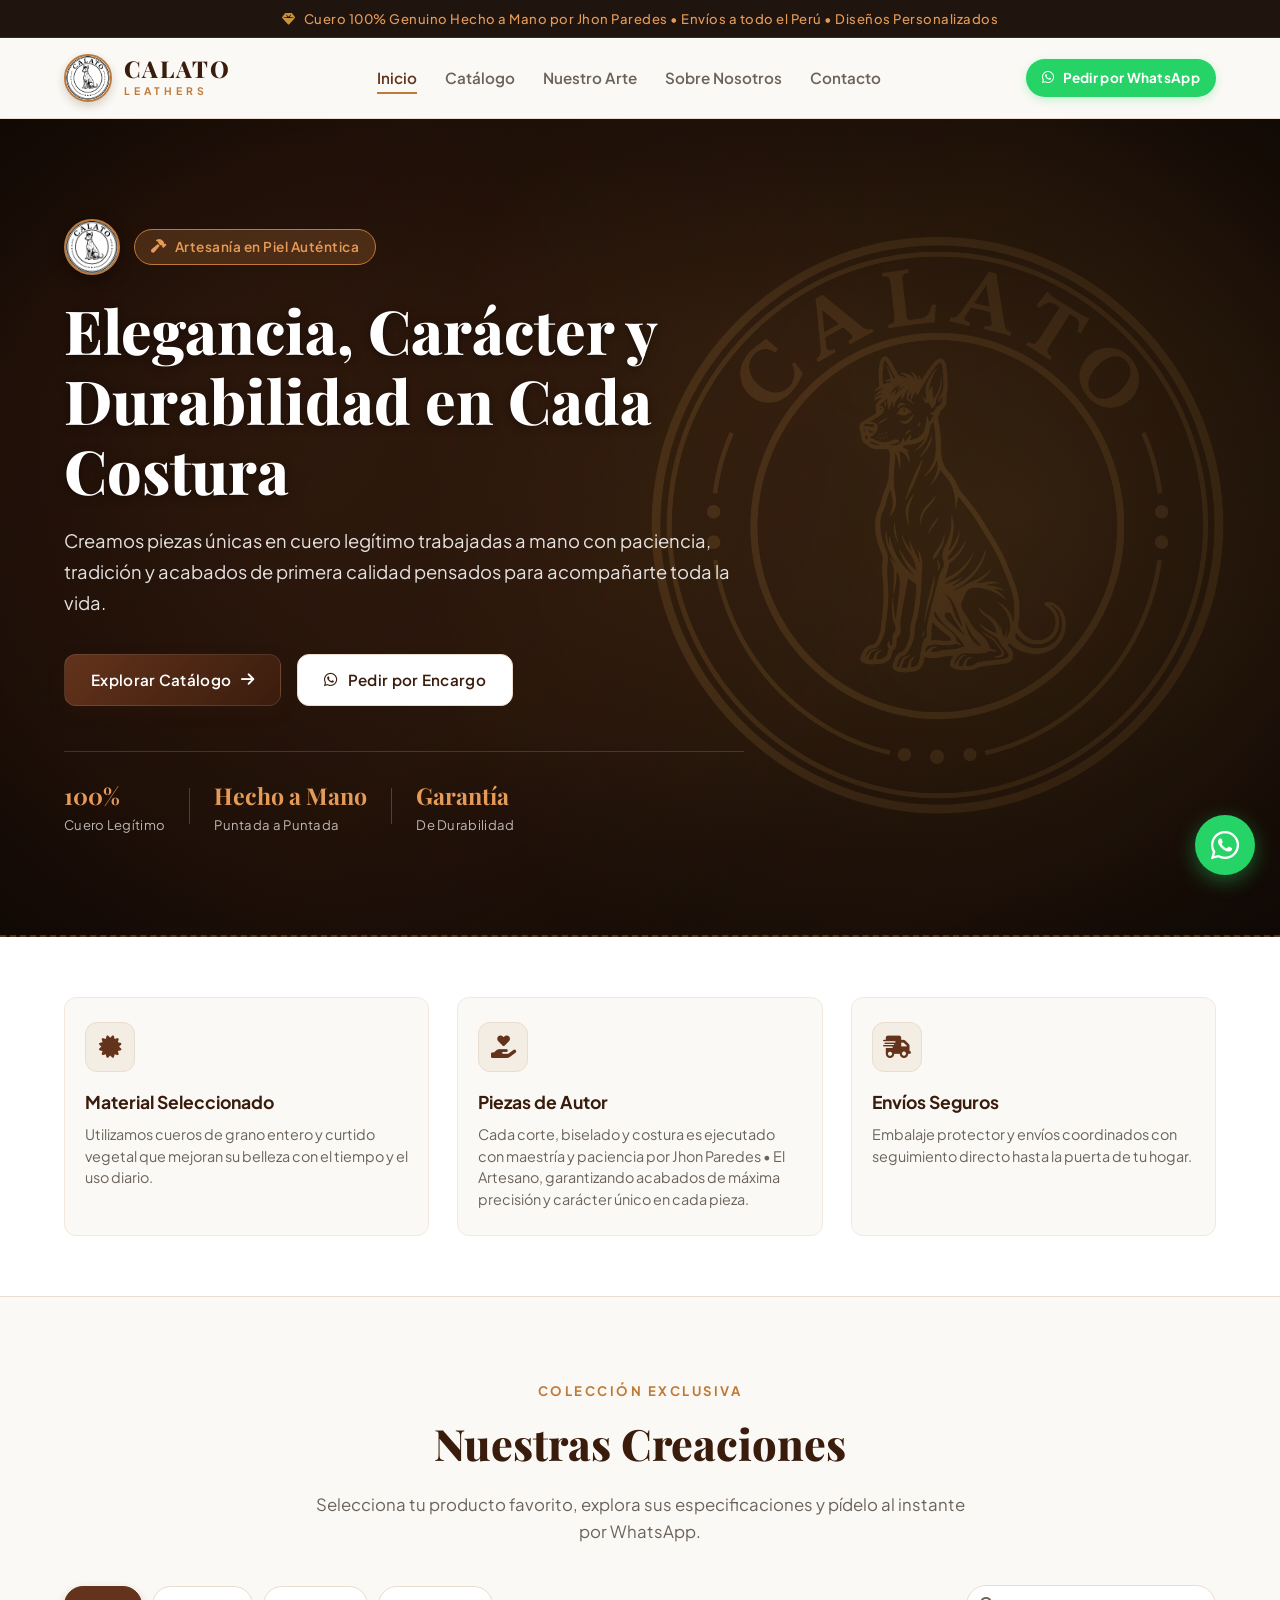
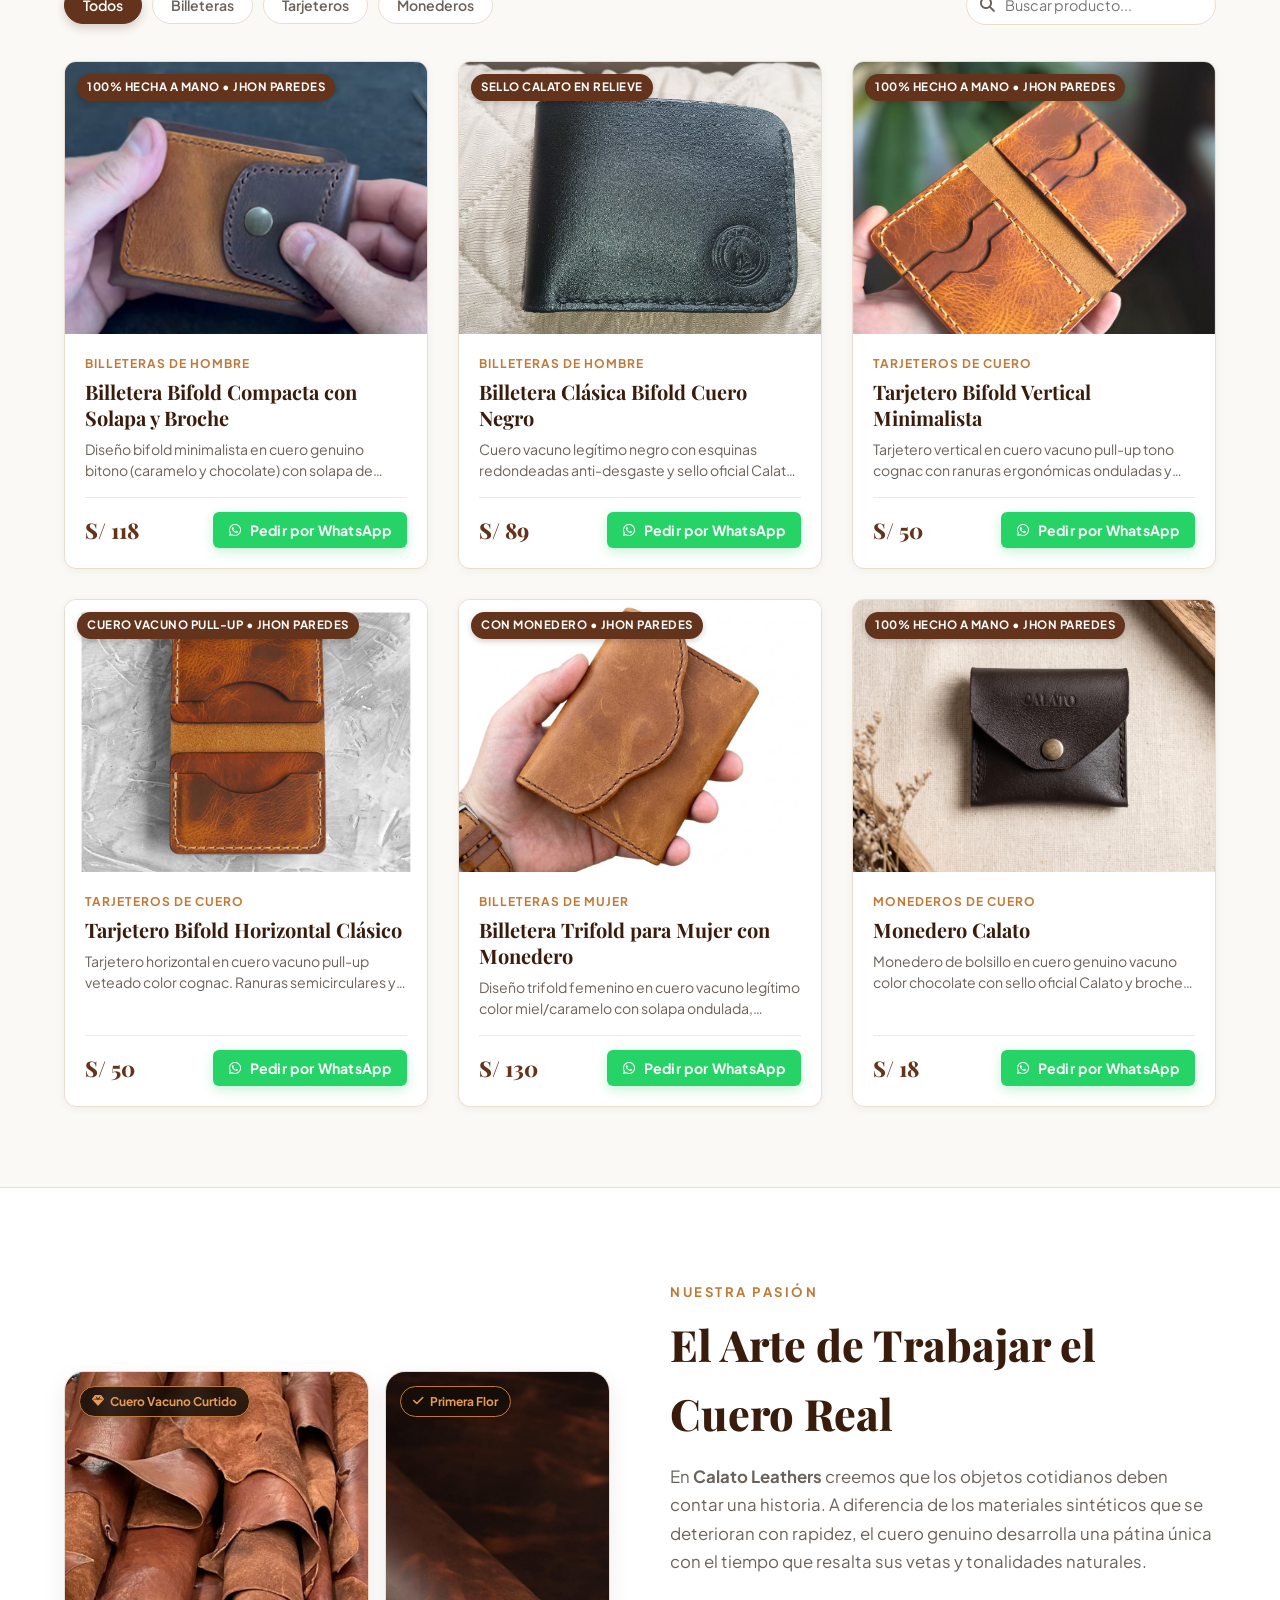
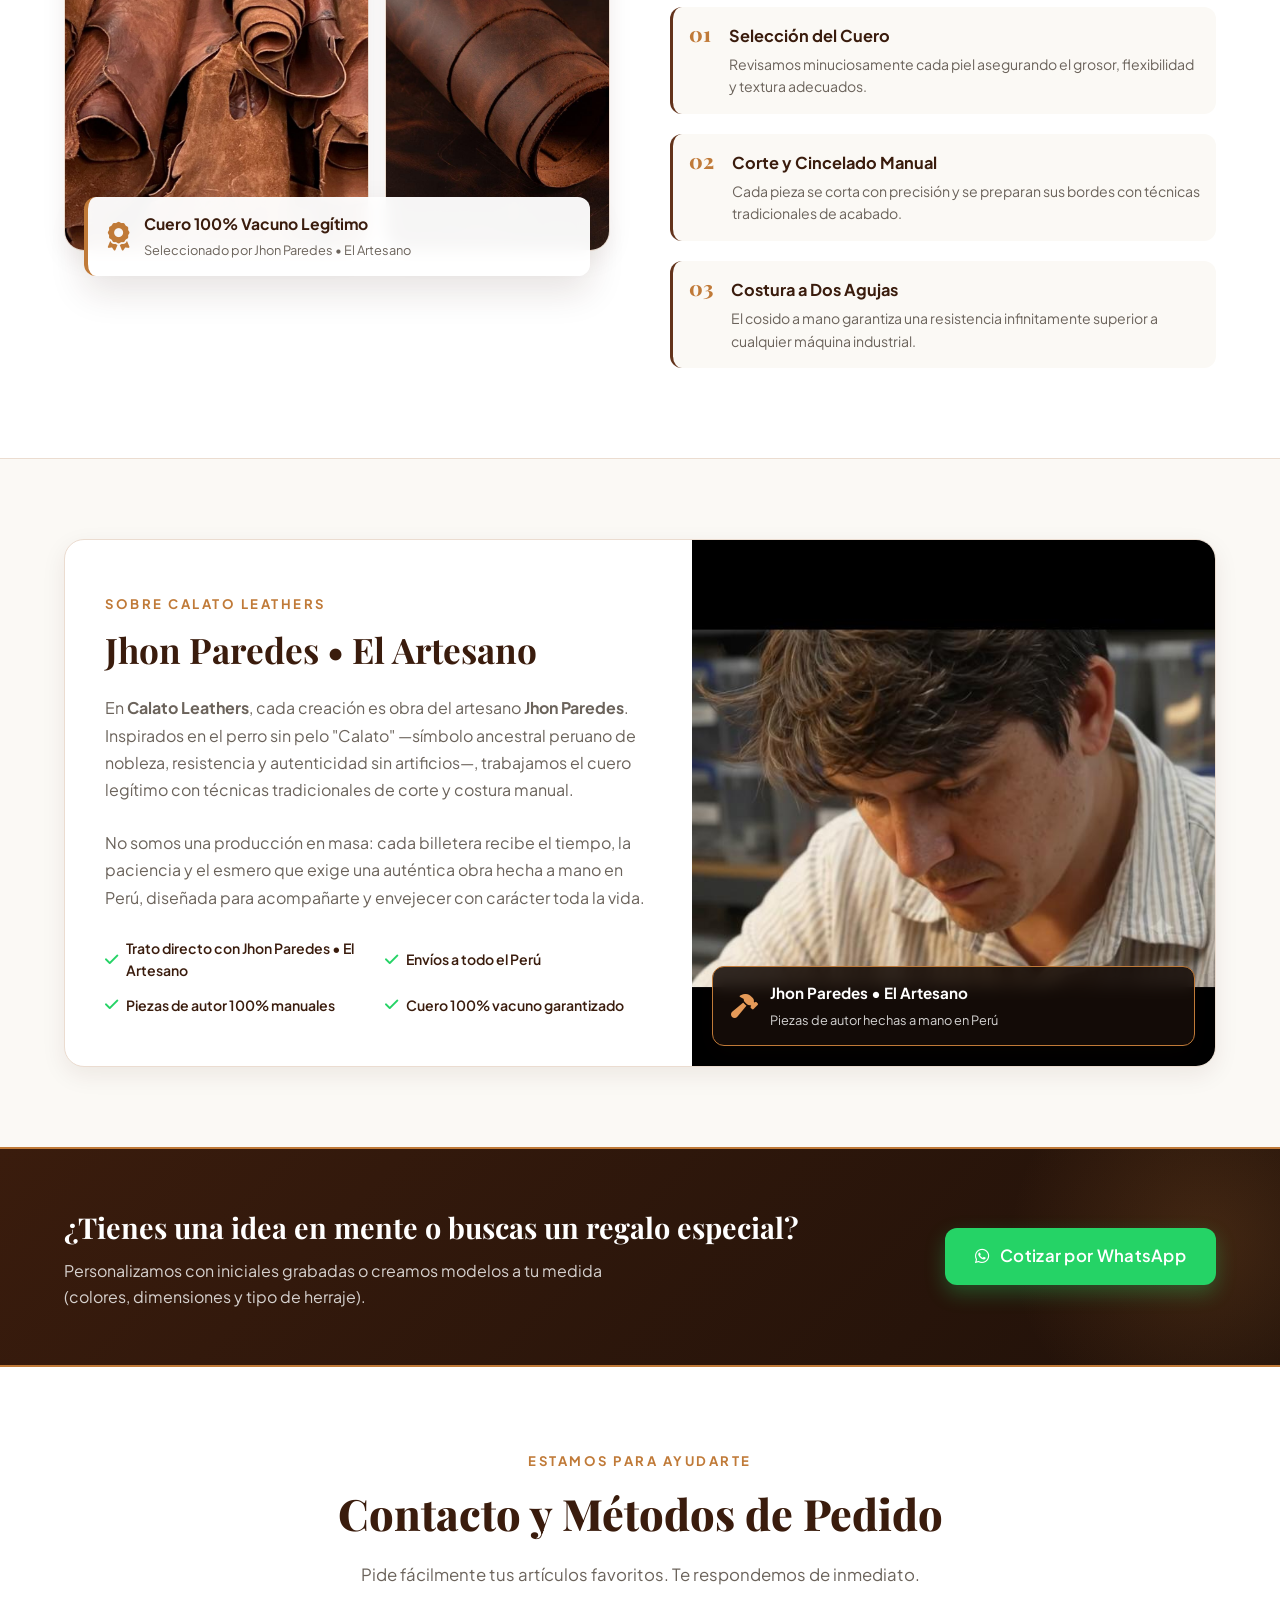
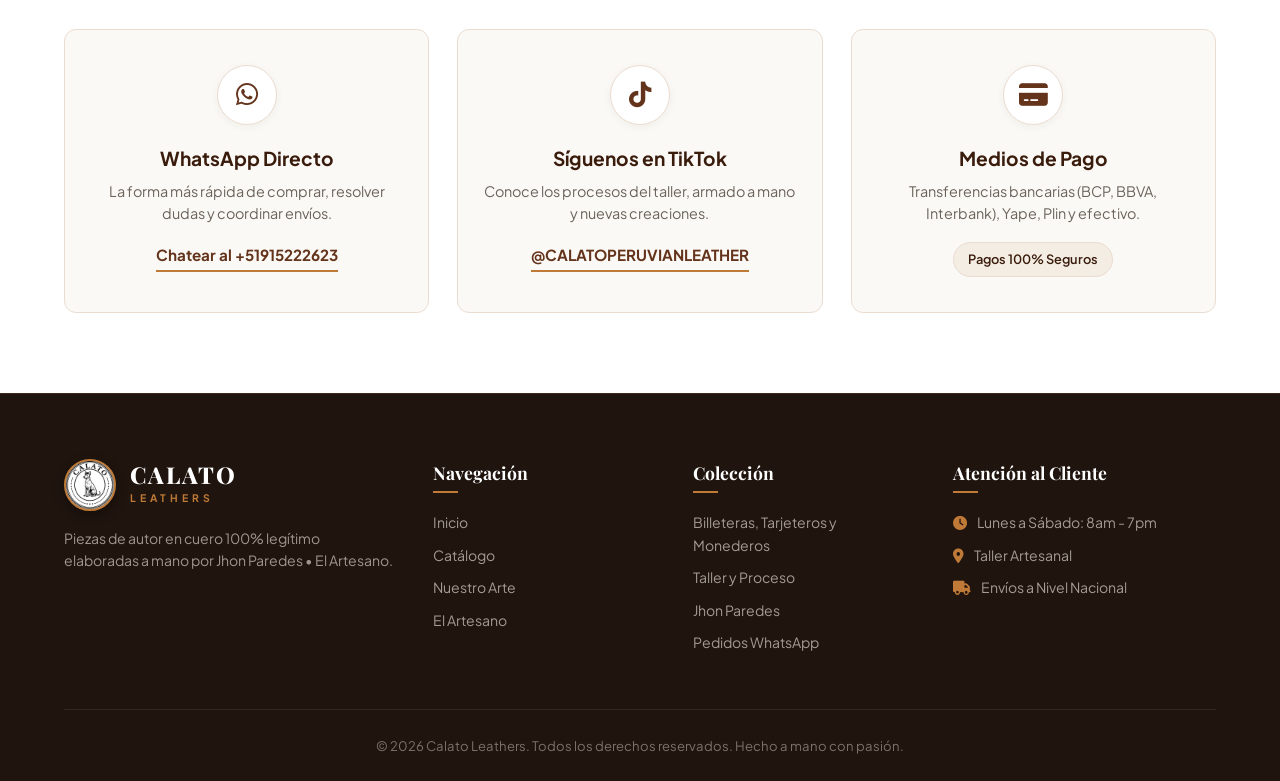
==== commit ab84793d: "Agregar nuevo producto Monedero Calato a S/ 18 con fotos oficiales, filtro de categoría y especifica" ====
--- a/index.html
+++ b/index.html
@@ -142,6 +142,7 @@
           <button class="filter-btn active" data-category="todos">Todos</button>
           <button class="filter-btn" data-category="billeteras">Billeteras</button>
           <button class="filter-btn" data-category="tarjeteros">Tarjeteros</button>
+          <button class="filter-btn" data-category="monederos">Monederos</button>
         </div>
 
         <div class="search-box">
@@ -327,7 +328,7 @@
 
       <div class="footer-links">
         <h4>Colección</h4>
-        <a href="#catalogo">Billeteras y Tarjeteros</a>
+        <a href="#catalogo">Billeteras, Tarjeteros y Monederos</a>
         <a href="#calidad">Taller y Proceso</a>
         <a href="#nosotros">Jhon Paredes</a>
         <a href="#contacto">Pedidos WhatsApp</a>
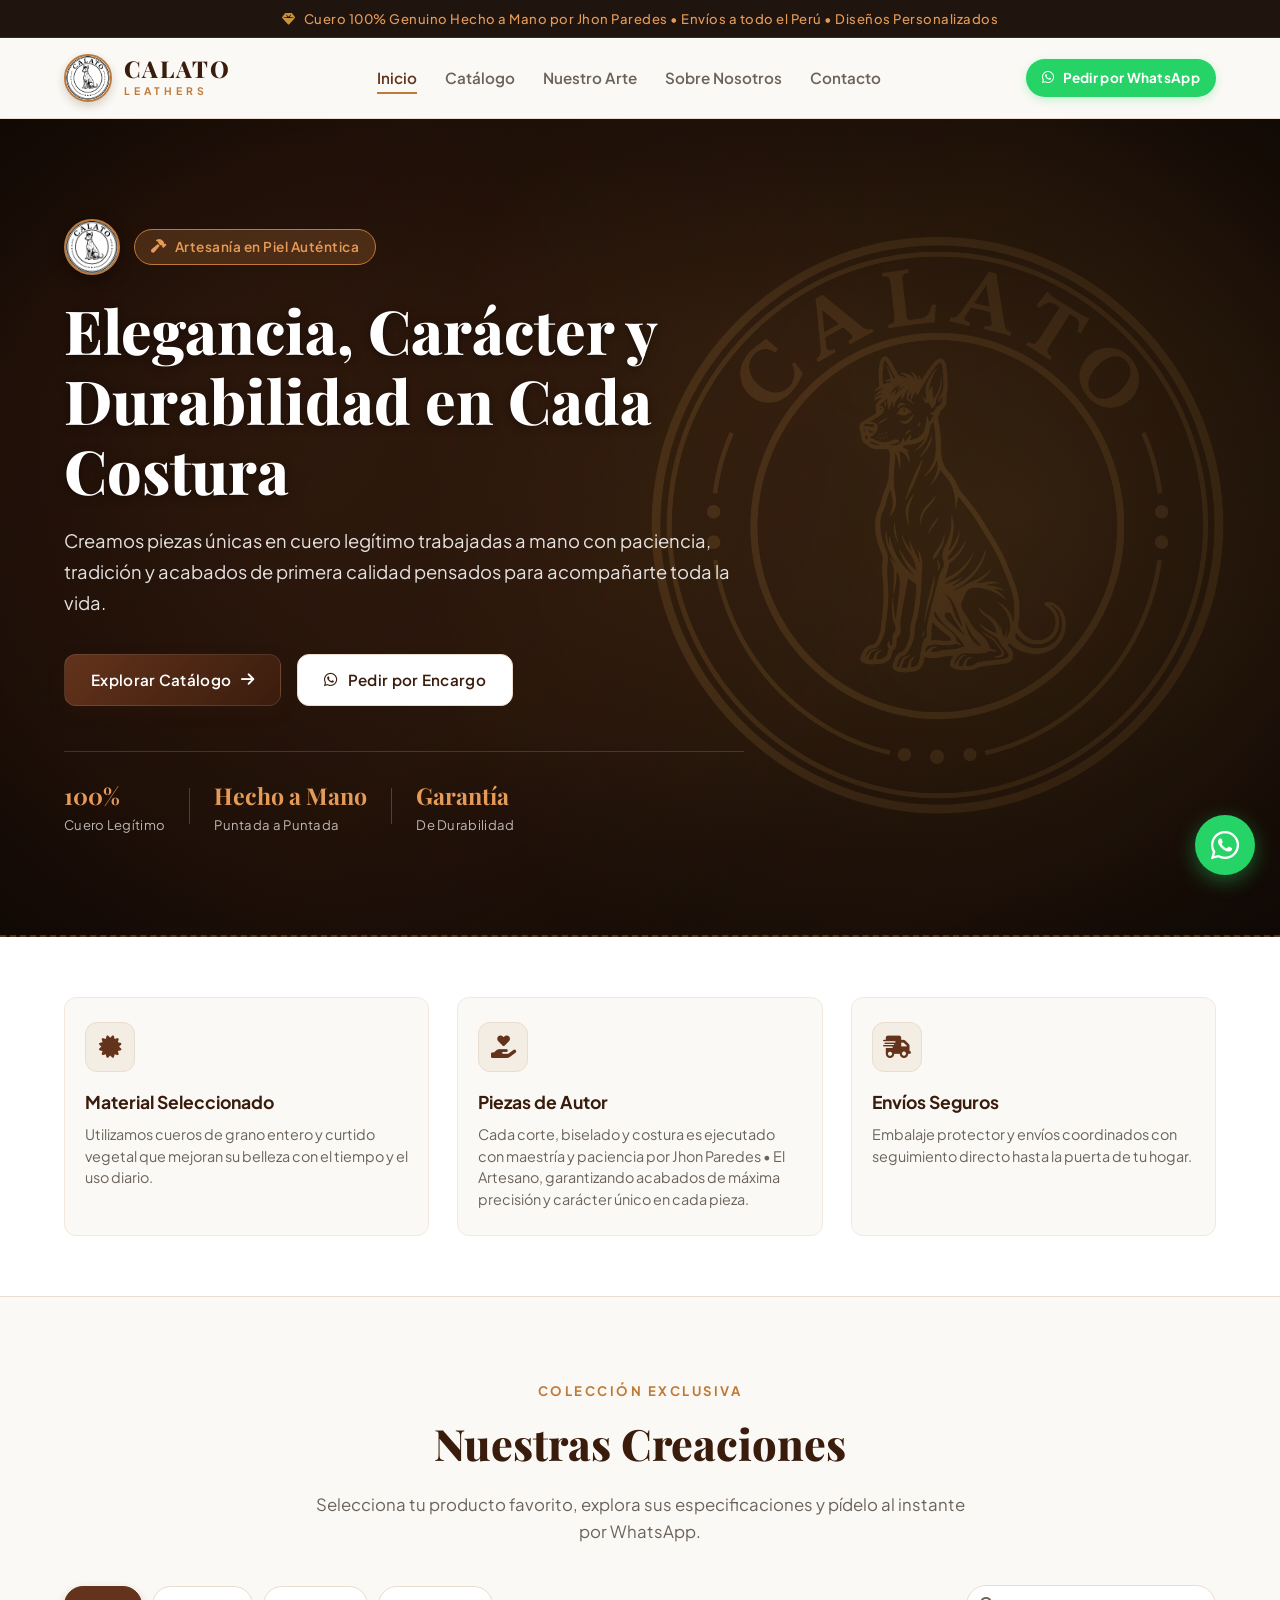
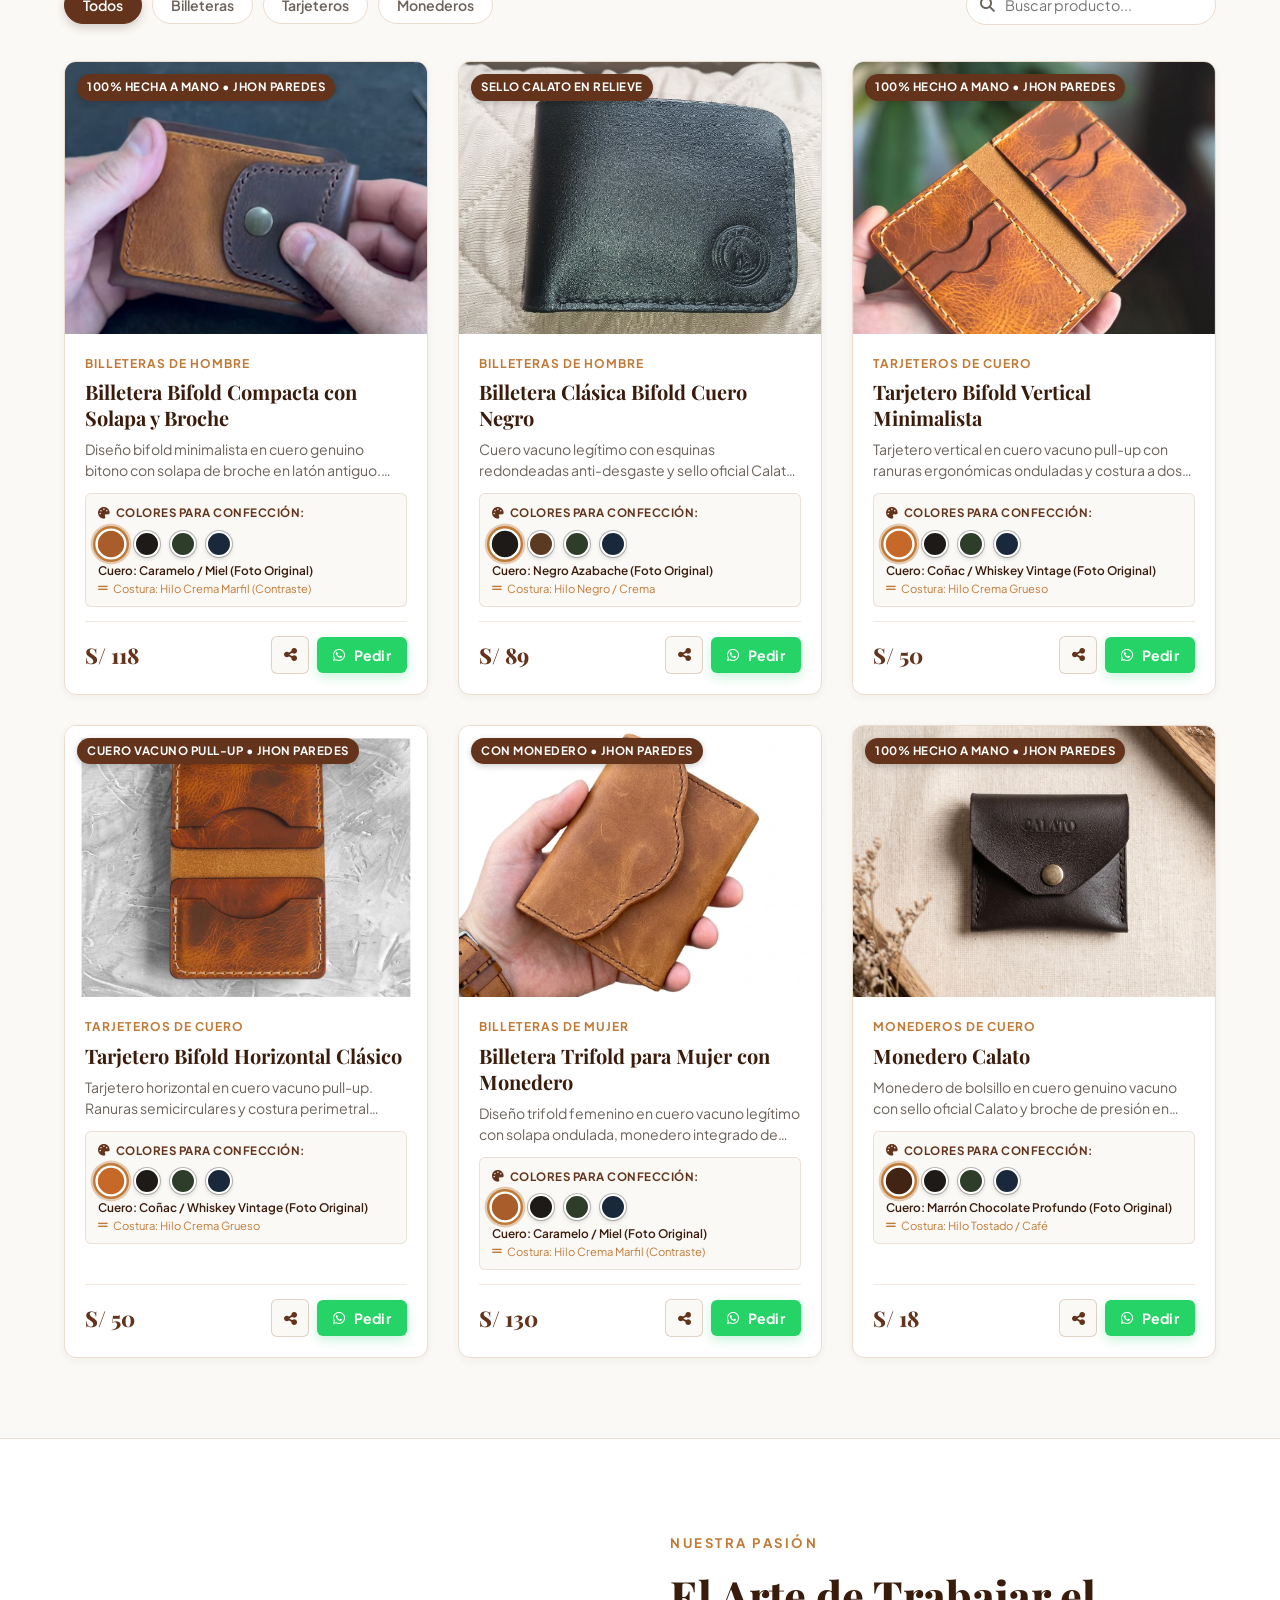
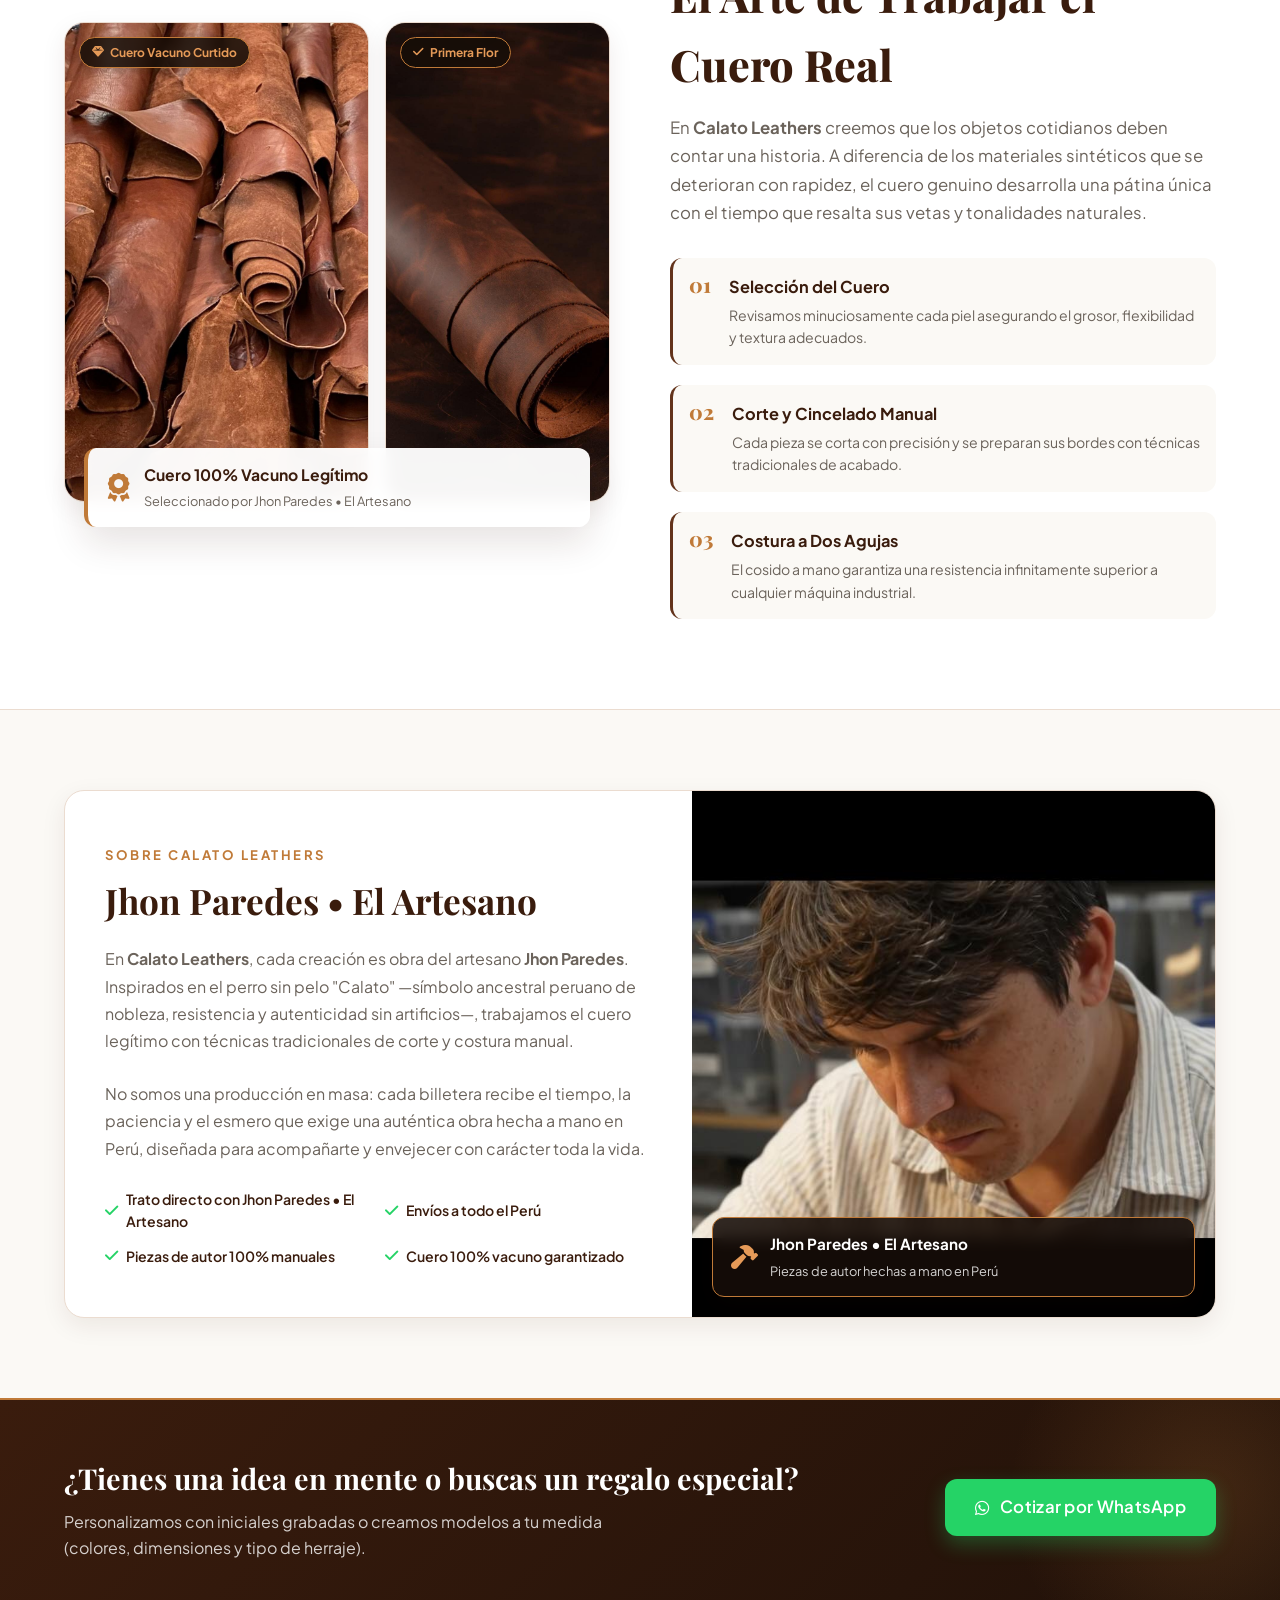
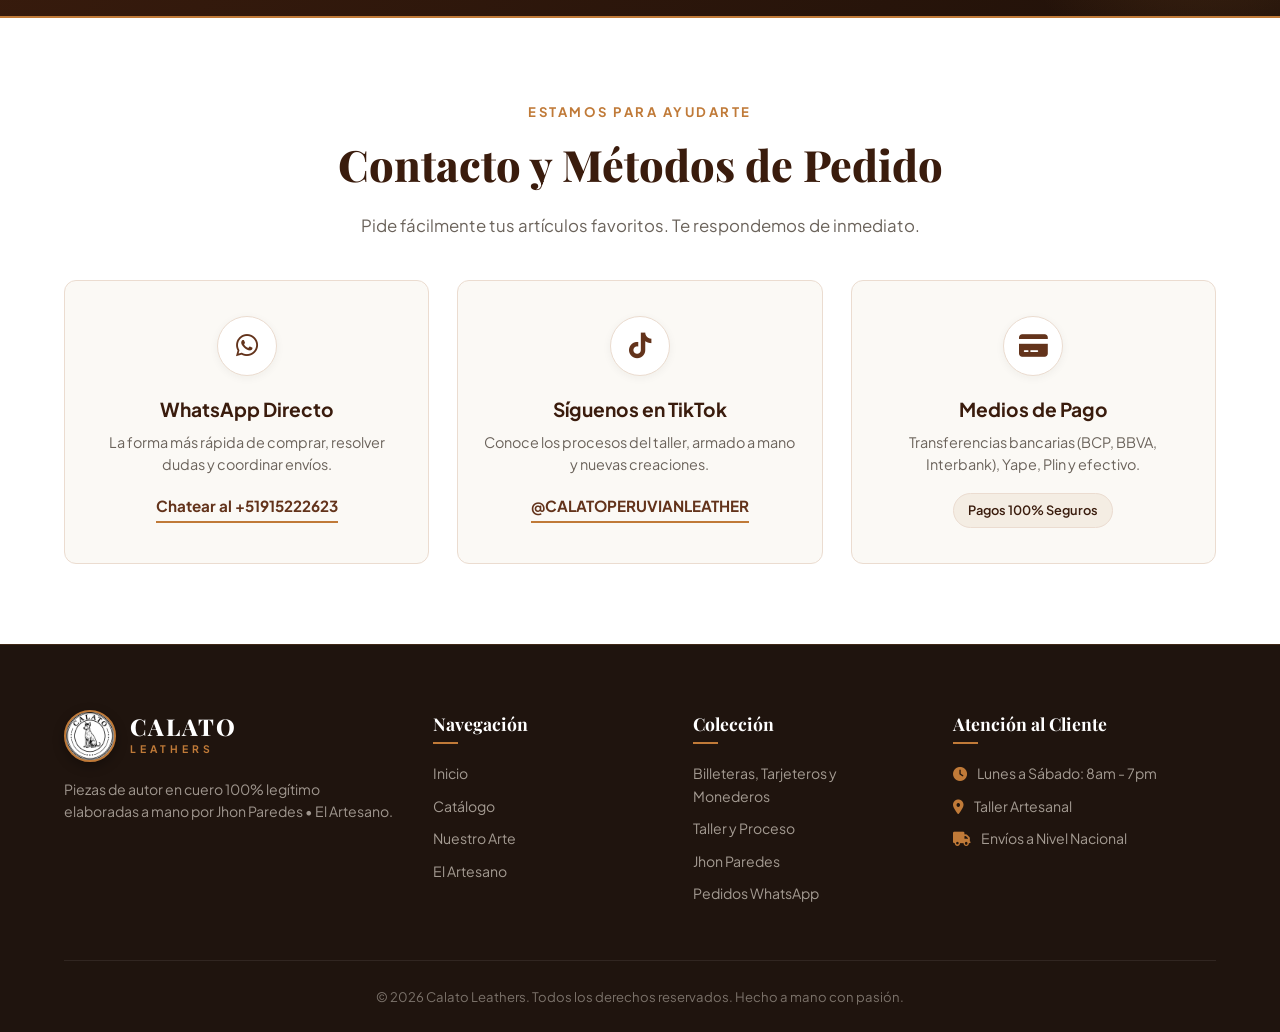
==== commit 333c1d10: "Corregir deteccion y apertura directa de producto por URL (?producto=6) y agregar cache-busting v=2." ====
--- a/index.html
+++ b/index.html
@@ -15,7 +15,7 @@
   <!-- Font Awesome Icons -->
   <link rel="stylesheet" href="https://cdnjs.cloudflare.com/ajax/libs/font-awesome/6.5.1/css/all.min.css">
   
-  <link rel="stylesheet" href="css/style.css">
+  <link rel="stylesheet" href="css/style.css?v=2.6.0">
 </head>
 <body>
 
@@ -388,7 +388,7 @@
   </div>
 
   <!-- Scripts -->
-  <script src="js/products.js"></script>
-  <script src="js/app.js"></script>
+  <script src="js/products.js?v=2.6.0"></script>
+  <script src="js/app.js?v=2.6.0"></script>
 </body>
 </html>
--- a/css/style.css
+++ b/css/style.css
@@ -701,7 +701,7 @@
   width: 100%;
   height: 100%;
   object-fit: cover;
-  transition: transform 0.6s cubic-bezier(0.16, 1, 0.3, 1);
+  transition: transform 0.6s cubic-bezier(0.16, 1, 0.3, 1), opacity 0.25s ease;
 }
 
 .product-card:hover .product-thumb img {
@@ -780,11 +780,117 @@
   font-size: 0.88rem;
   color: var(--text-muted);
   line-height: 1.5;
-  margin-bottom: 16px;
+  margin-bottom: 12px;
   display: -webkit-box;
   -webkit-line-clamp: 2;
   -webkit-box-orient: vertical;
   overflow: hidden;
+}
+
+/* Selector de Variantes de Color de Cuero */
+.product-variants {
+  margin: 0 0 14px 0;
+  padding: 10px 12px;
+  background: #fbf9f6;
+  border-radius: var(--radius-sm);
+  border: 1px solid rgba(139, 90, 43, 0.15);
+}
+
+.variants-header {
+  display: flex;
+  align-items: center;
+  justify-content: space-between;
+  margin-bottom: 8px;
+}
+
+.variants-title {
+  font-size: 0.72rem;
+  font-weight: 700;
+  text-transform: uppercase;
+  letter-spacing: 0.5px;
+  color: var(--primary);
+  display: flex;
+  align-items: center;
+  gap: 5px;
+}
+
+.variants-hint {
+  font-size: 0.68rem;
+  color: var(--accent);
+  font-weight: 600;
+  letter-spacing: 0.2px;
+}
+
+.variant-swatches {
+  display: flex;
+  align-items: center;
+  gap: 10px;
+  margin-bottom: 6px;
+}
+
+.variant-swatch {
+  width: 26px;
+  height: 26px;
+  border-radius: 50%;
+  background: var(--swatch-color);
+  border: 2px solid #ffffff;
+  box-shadow: 0 0 0 1px rgba(0, 0, 0, 0.25), 0 2px 4px rgba(0, 0, 0, 0.15);
+  cursor: pointer;
+  transition: transform 0.2s ease, box-shadow 0.2s ease;
+  position: relative;
+  padding: 0;
+  outline: none;
+}
+
+.variant-swatch:hover {
+  transform: scale(1.18);
+  box-shadow: 0 0 0 2px var(--accent), 0 3px 6px rgba(0, 0, 0, 0.25);
+}
+
+.variant-swatch.active {
+  transform: scale(1.2);
+  box-shadow: 0 0 0 2px var(--accent), 0 0 0 4px rgba(184, 115, 51, 0.35);
+}
+
+.variant-info {
+  font-size: 0.74rem;
+  color: var(--text-muted);
+  line-height: 1.35;
+  display: flex;
+  flex-direction: column;
+  gap: 2px;
+  margin-top: 4px;
+}
+
+.variant-leather {
+  font-weight: 600;
+  color: var(--primary-dark);
+}
+
+.variant-thread {
+  font-size: 0.7rem;
+  color: var(--accent);
+  display: flex;
+  align-items: center;
+  gap: 5px;
+}
+
+/* Variantes dentro del Modal */
+.modal-variants {
+  margin: 14px 0 18px 0;
+  padding: 12px 14px;
+  background: #fbf9f6;
+  border-radius: var(--radius-sm);
+  border: 1px solid rgba(139, 90, 43, 0.18);
+}
+
+.modal-variants .variants-header {
+  margin-bottom: 8px;
+}
+
+.modal-variants .variant-swatch {
+  width: 30px;
+  height: 30px;
 }
 
 .product-footer {
@@ -844,6 +950,99 @@
   background: #1eb757;
   transform: translateY(-2px);
   box-shadow: 0 10px 22px rgba(37, 211, 102, 0.45);
+}
+
+/* Botones y acciones de Compartir */
+.product-share-btn {
+  position: absolute;
+  top: 12px;
+  right: 12px;
+  background: rgba(255, 255, 255, 0.95);
+  color: var(--primary-dark);
+  width: 36px;
+  height: 36px;
+  border-radius: var(--radius-full);
+  display: flex;
+  align-items: center;
+  justify-content: center;
+  box-shadow: 0 4px 12px rgba(0, 0, 0, 0.15);
+  transition: var(--transition);
+  cursor: pointer;
+  border: none;
+  z-index: 2;
+  opacity: 0;
+  transform: translateY(-6px);
+}
+
+.product-card:hover .product-share-btn {
+  opacity: 1;
+  transform: translateY(0);
+}
+
+.product-share-btn:hover {
+  background: var(--accent);
+  color: #ffffff;
+  transform: scale(1.12);
+}
+
+.product-actions-group {
+  display: flex;
+  align-items: center;
+  gap: 8px;
+}
+
+.btn-share-icon {
+  width: 38px;
+  height: 38px;
+  border-radius: var(--radius-sm);
+  background: #fbf9f6;
+  color: var(--primary);
+  border: 1px solid rgba(139, 90, 43, 0.25);
+  display: inline-flex;
+  align-items: center;
+  justify-content: center;
+  cursor: pointer;
+  transition: var(--transition);
+  font-size: 0.95rem;
+}
+
+.btn-share-icon:hover {
+  background: var(--accent);
+  color: #ffffff;
+  border-color: var(--accent);
+  transform: translateY(-2px);
+  box-shadow: 0 4px 10px rgba(184, 115, 51, 0.25);
+}
+
+.btn-share-modal {
+  width: 100%;
+  background: #fbf9f6;
+  color: var(--primary-dark);
+  border: 1.5px solid var(--accent);
+  padding: 13px 20px;
+  border-radius: var(--radius-md);
+  display: inline-flex;
+  align-items: center;
+  justify-content: center;
+  gap: 10px;
+  font-size: 0.95rem;
+  font-weight: 700;
+  cursor: pointer;
+  transition: var(--transition);
+}
+
+.btn-share-modal:hover {
+  background: var(--accent);
+  color: #ffffff;
+  transform: translateY(-2px);
+  box-shadow: 0 6px 16px rgba(184, 115, 51, 0.25);
+}
+
+@media (max-width: 768px) {
+  .product-share-btn {
+    opacity: 1;
+    transform: none;
+  }
 }
 
 .btn-nav-wa {
@@ -1487,7 +1686,7 @@
   height: 100%;
   object-fit: contain;
   padding: 6px;
-  transition: opacity 0.2s ease, transform 0.3s ease;
+  transition: opacity 0.2s ease, transform 0.3s ease, filter 0.4s ease;
 }
 
 .modal-main-img-box:hover img {
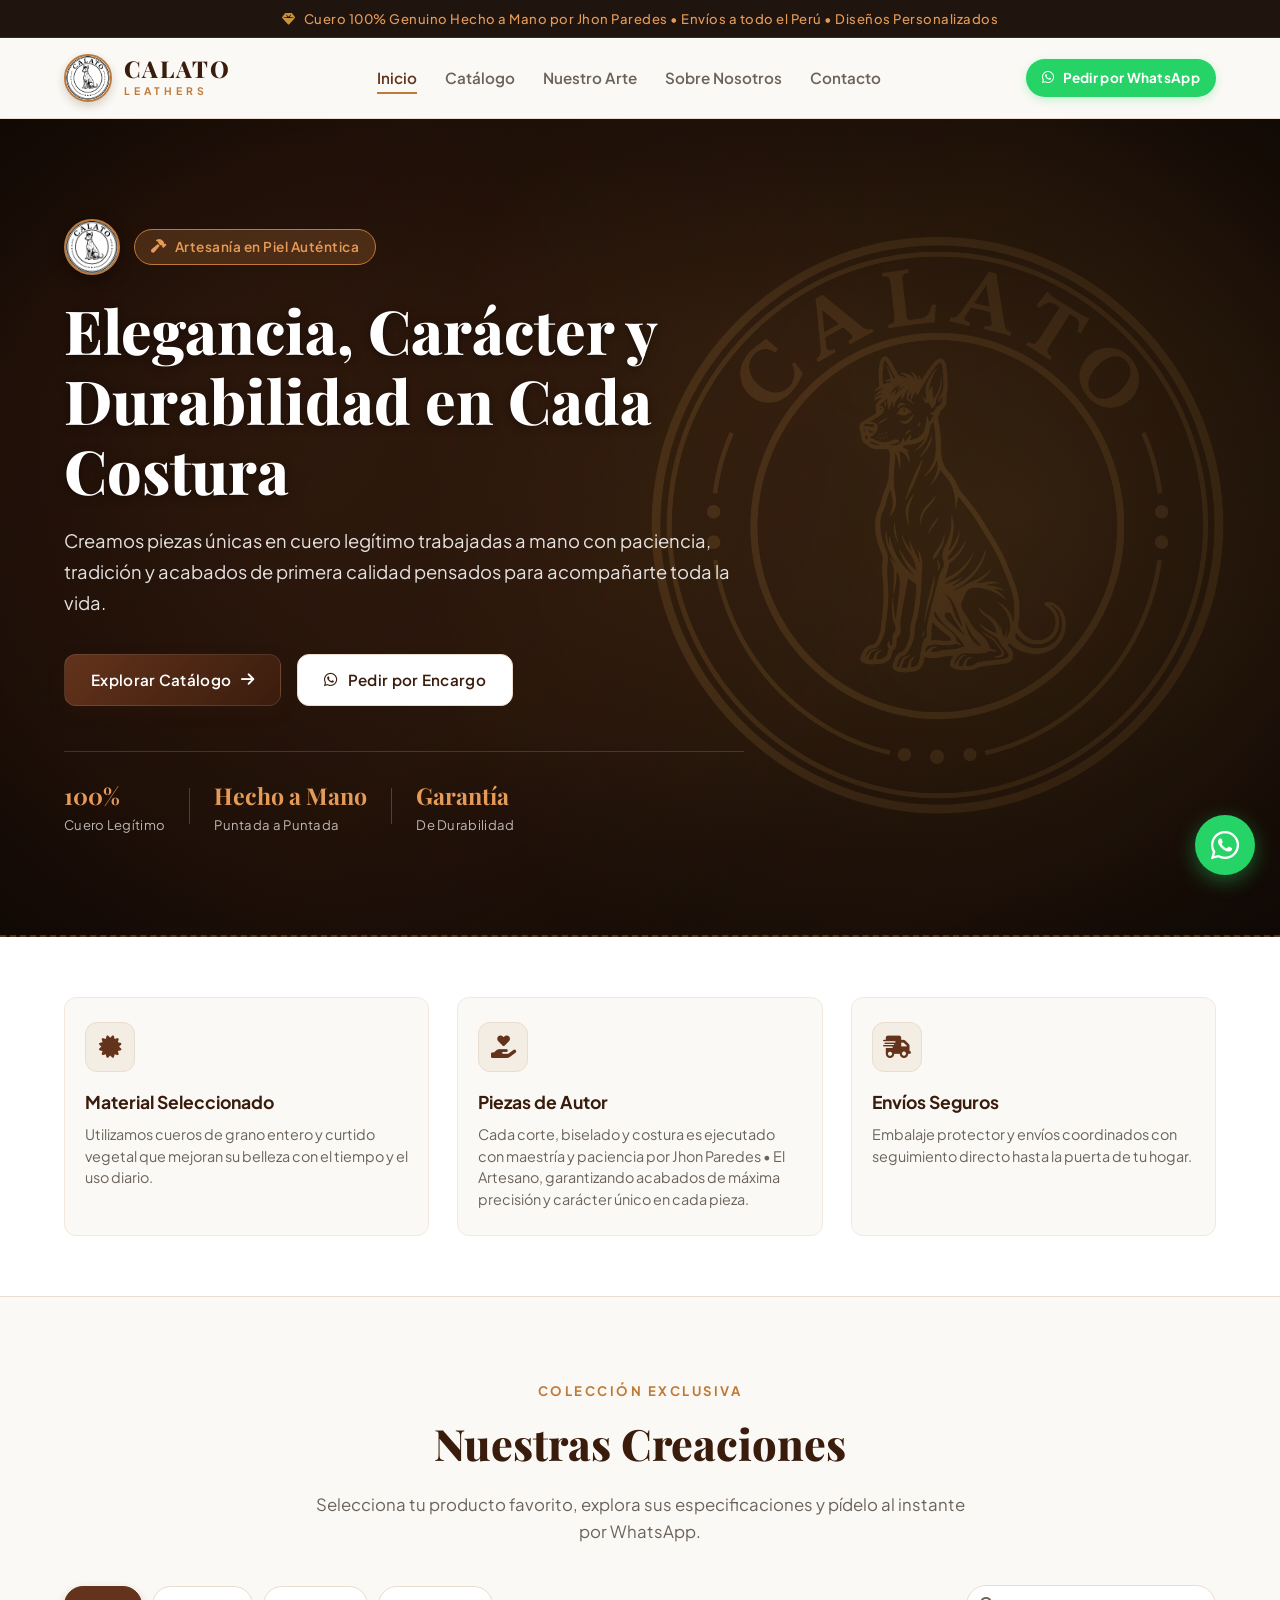
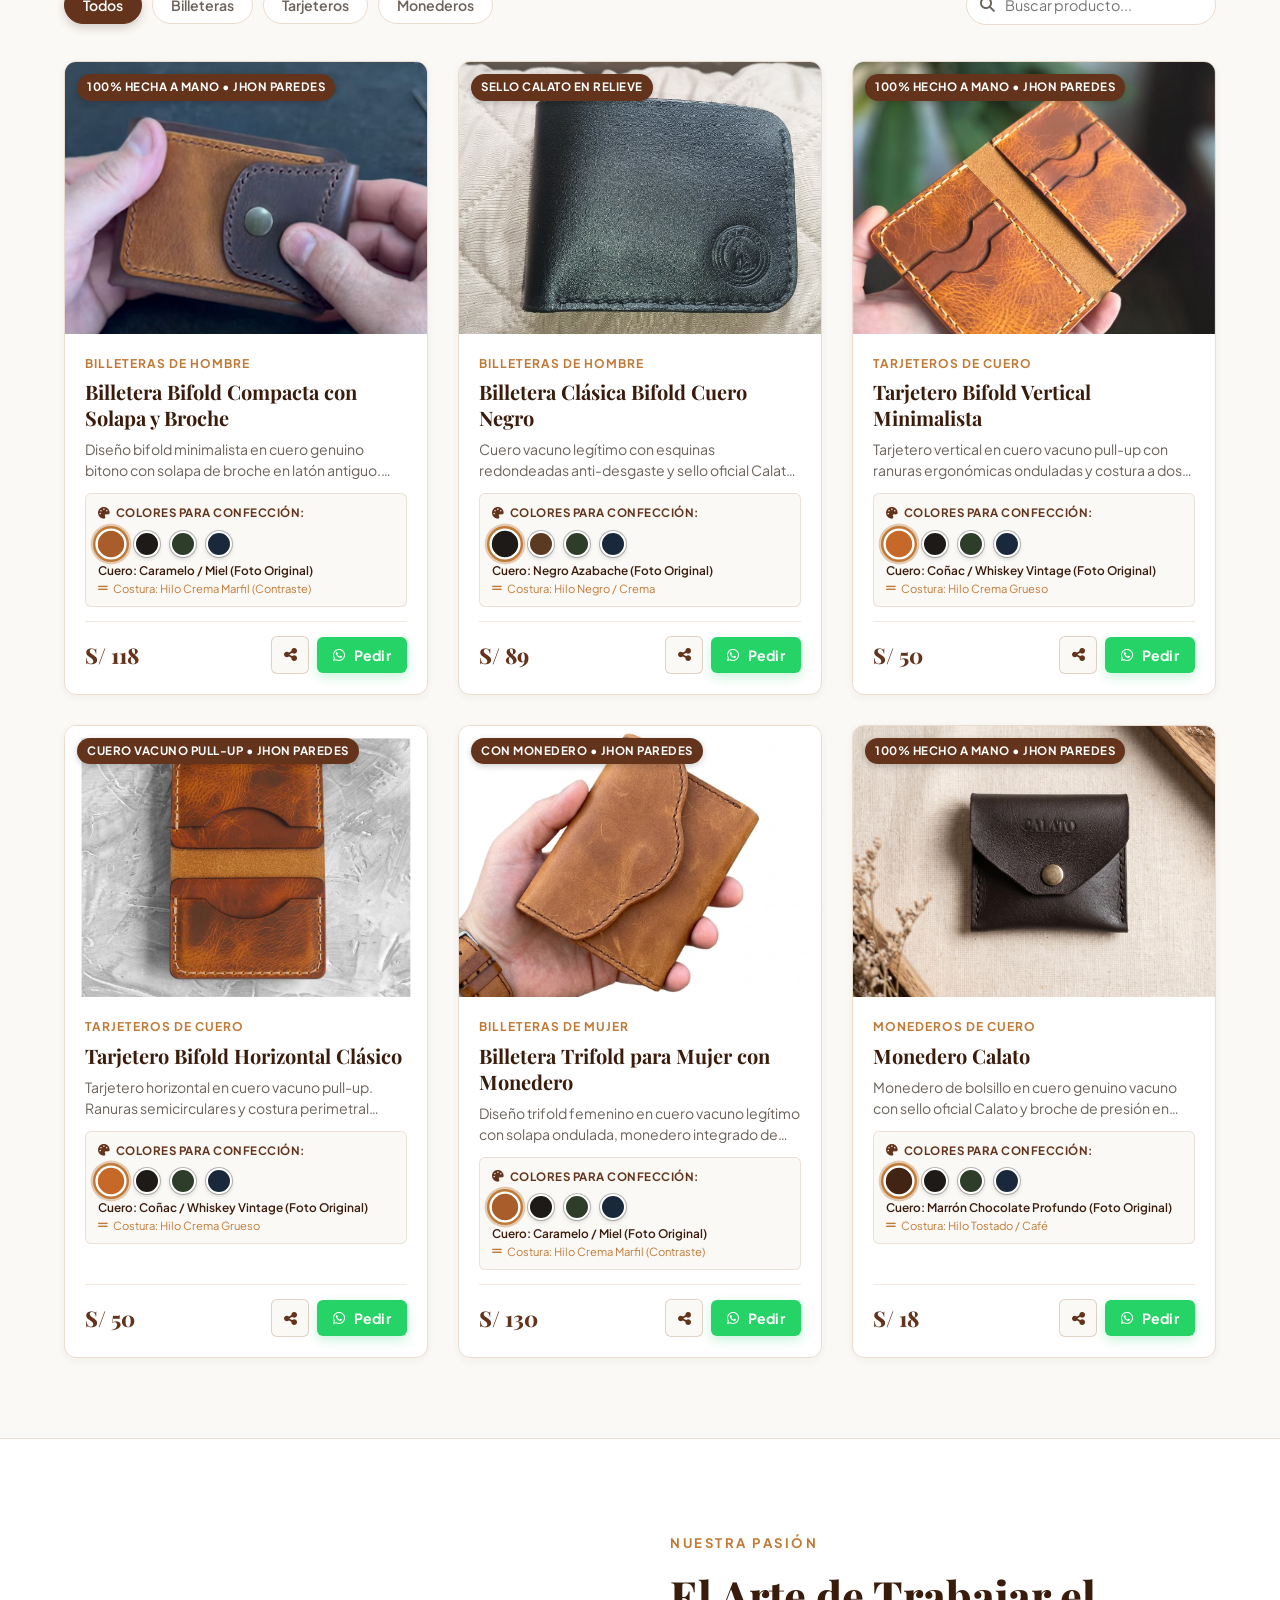
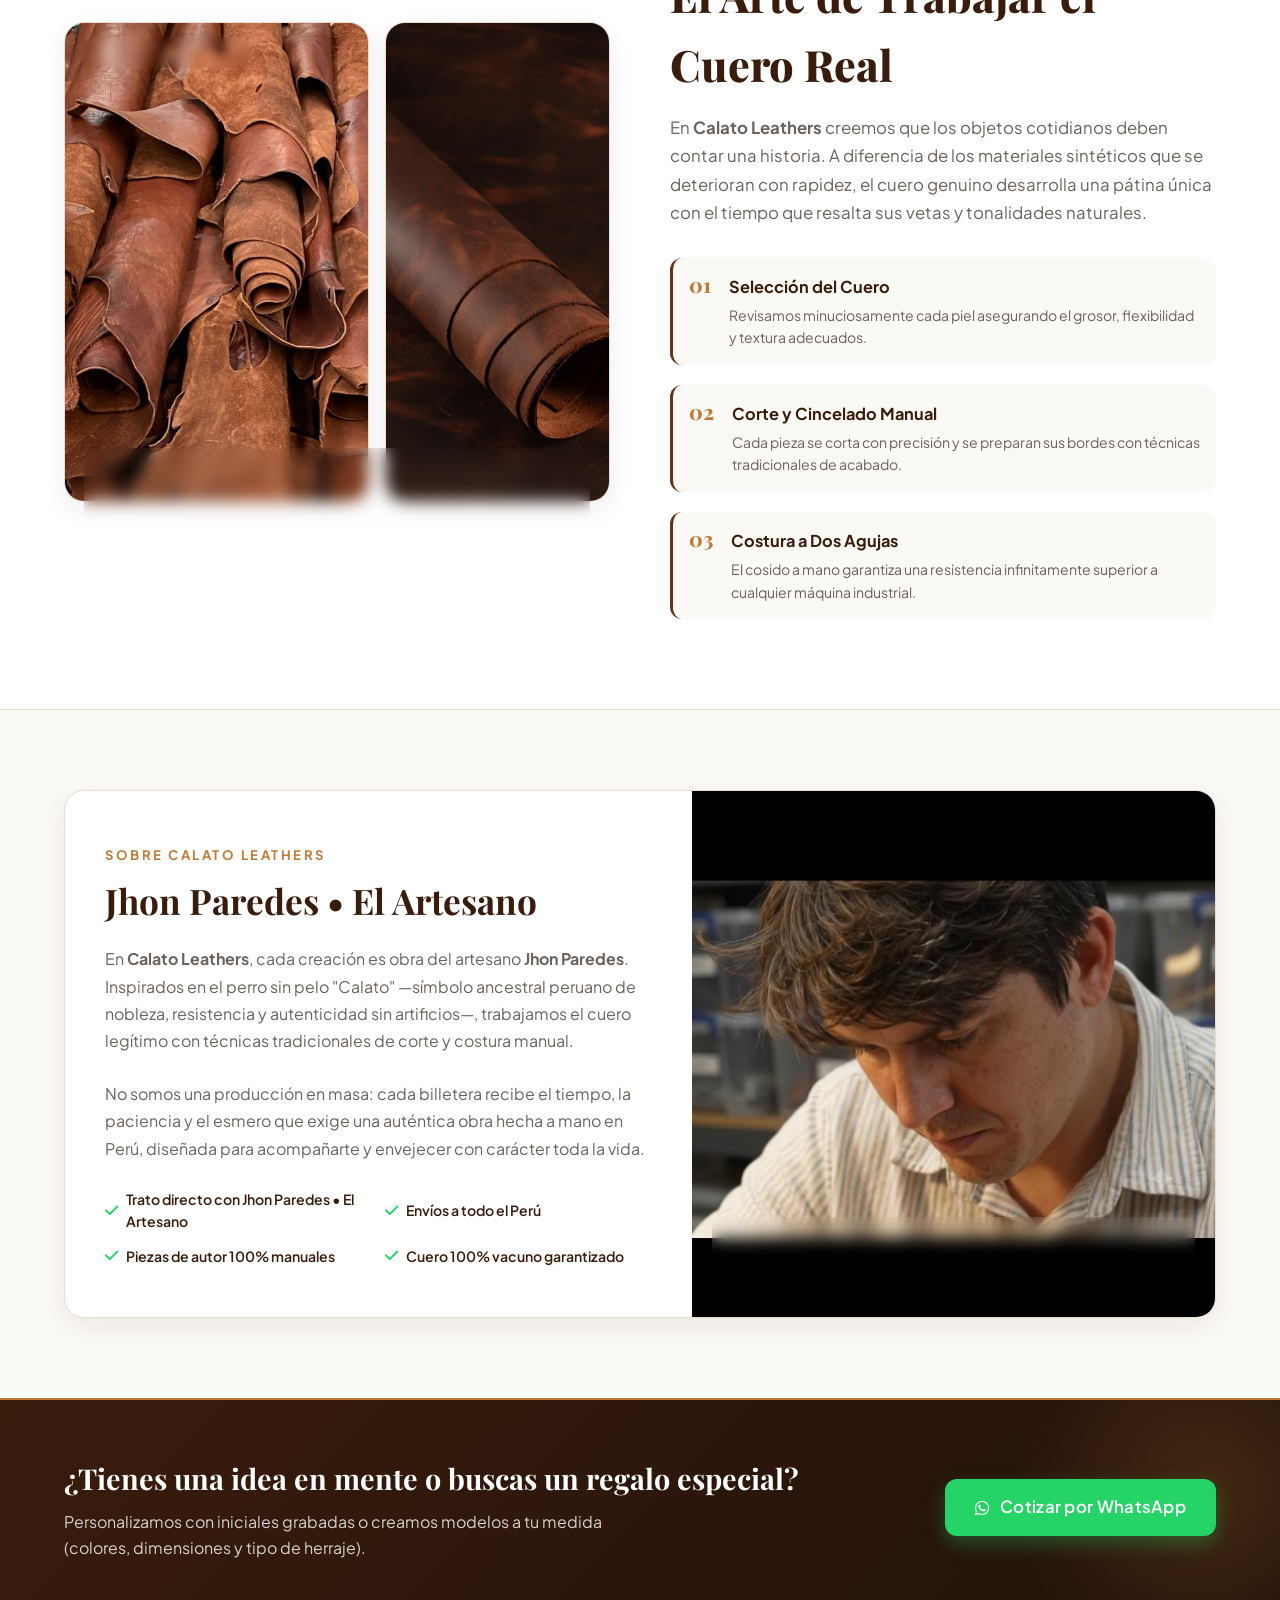
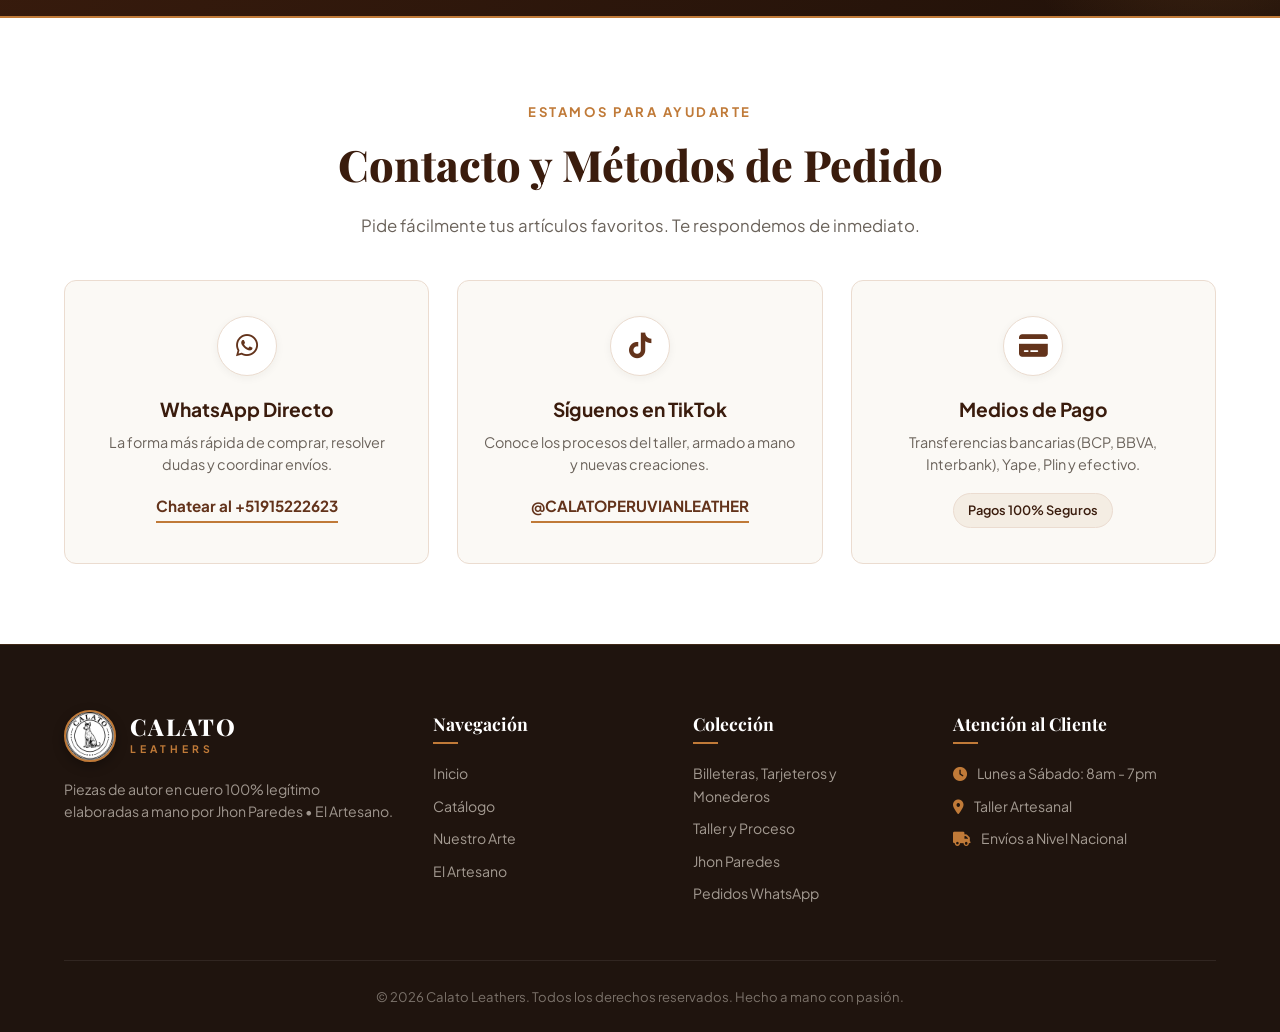
==== commit 84a4350f: "Actualizar descripcion y meta tags OG para WhatsApp: eliminar cinturones y bolsas, dejar solo billet" ====
--- a/index.html
+++ b/index.html
@@ -4,7 +4,21 @@
   <meta charset="UTF-8">
   <meta name="viewport" content="width=device-width, initial-scale=1.0">
   <title>Calato Leathers | Artículos de Cuero Artesanal</title>
-  <meta name="description" content="Productos exclusivos de cuero 100% genuino hechos a mano. Billeteras, cinturones, bolsos y accesorios artesanales de alta durabilidad y estilo.">
+  <meta name="description" content="Productos de cuero genuino vacuno hechos 100% a mano por Jhon Paredes • El Artesano. Billeteras, monederos y accesorios artesanales de alta durabilidad.">
+
+  <!-- Open Graph / WhatsApp y Redes Sociales -->
+  <meta property="og:type" content="website">
+  <meta property="og:site_name" content="Calato Leathers">
+  <meta property="og:title" content="Calato Leathers • Cuero Genuino Hecho a Mano">
+  <meta property="og:description" content="Productos de cuero genuino vacuno hechos 100% a mano por Jhon Paredes • El Artesano. Billeteras, monederos y accesorios artesanales.">
+  <meta property="og:image" content="https://jhonparedes-pyp.github.io/CalatoLeathers/assets/img/logo-calato.jpg">
+  <meta property="og:url" content="https://jhonparedes-pyp.github.io/CalatoLeathers/">
+
+  <!-- Twitter Cards -->
+  <meta name="twitter:card" content="summary_large_image">
+  <meta name="twitter:title" content="Calato Leathers • Cuero Genuino Hecho a Mano">
+  <meta name="twitter:description" content="Productos de cuero genuino vacuno hechos 100% a mano por Jhon Paredes • El Artesano. Billeteras, monederos y accesorios artesanales.">
+  <meta name="twitter:image" content="https://jhonparedes-pyp.github.io/CalatoLeathers/assets/img/logo-calato.jpg">
   <link rel="icon" type="image/jpeg" href="assets/img/logo-calato.jpg">
   
   <!-- Google Fonts -->
@@ -15,7 +29,7 @@
   <!-- Font Awesome Icons -->
   <link rel="stylesheet" href="https://cdnjs.cloudflare.com/ajax/libs/font-awesome/6.5.1/css/all.min.css">
   
-  <link rel="stylesheet" href="css/style.css?v=2.6.0">
+  <link rel="stylesheet" href="css/style.css?v=2.7.0">
 </head>
 <body>
 
@@ -388,7 +402,7 @@
   </div>
 
   <!-- Scripts -->
-  <script src="js/products.js?v=2.6.0"></script>
-  <script src="js/app.js?v=2.6.0"></script>
+  <script src="js/products.js?v=2.7.0"></script>
+  <script src="js/app.js?v=2.7.0"></script>
 </body>
 </html>
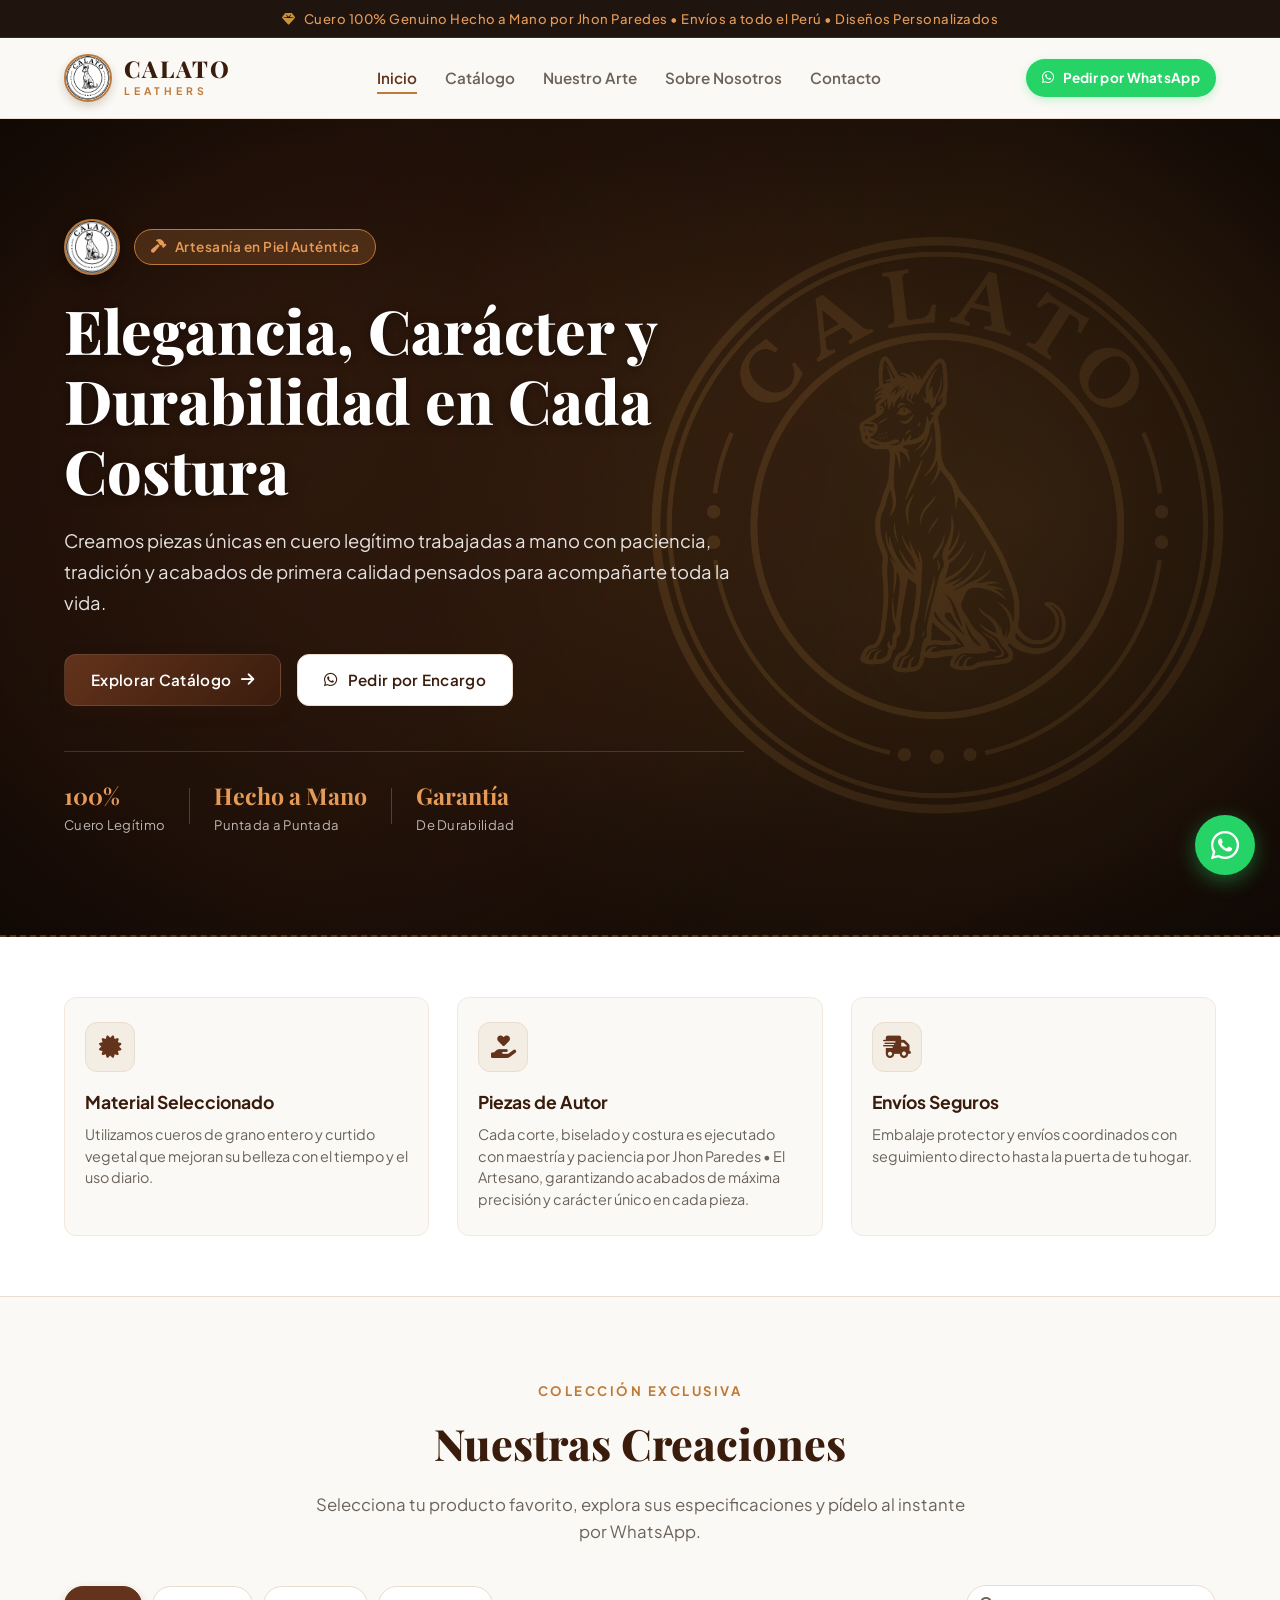
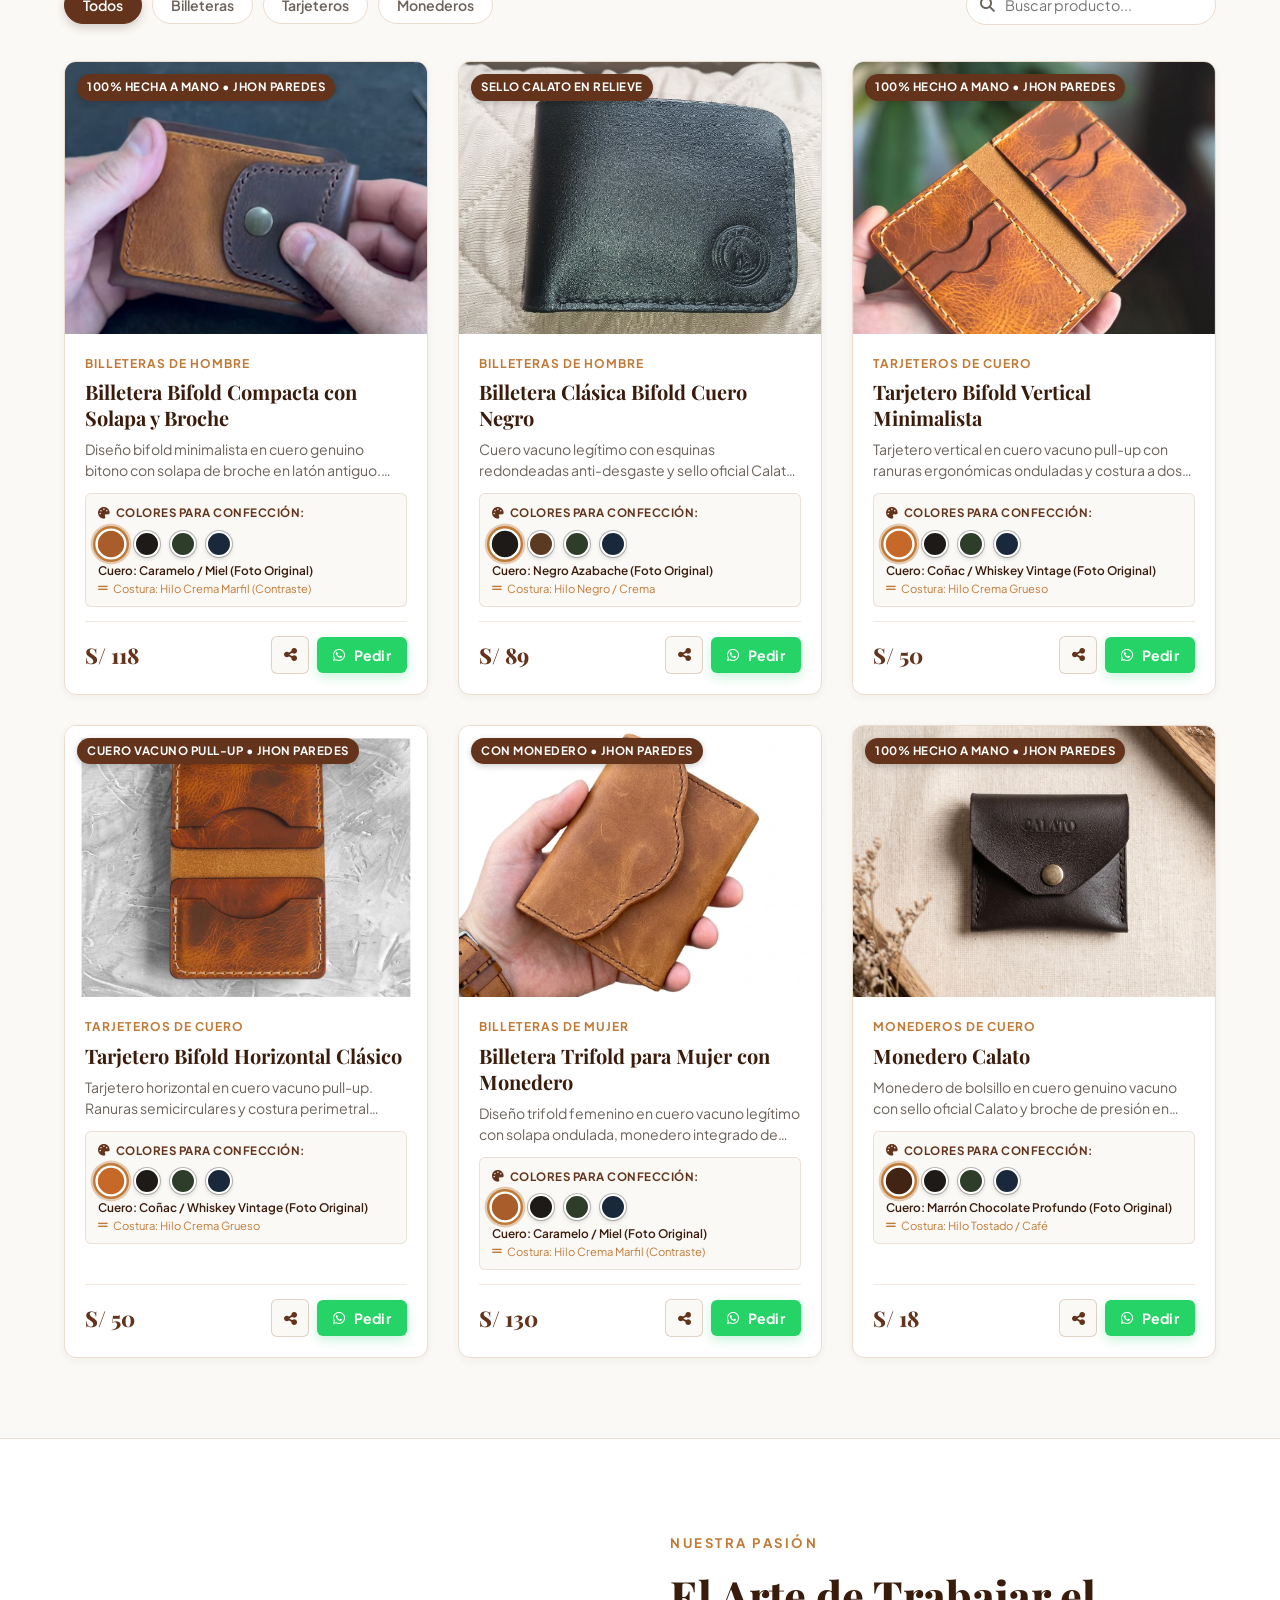
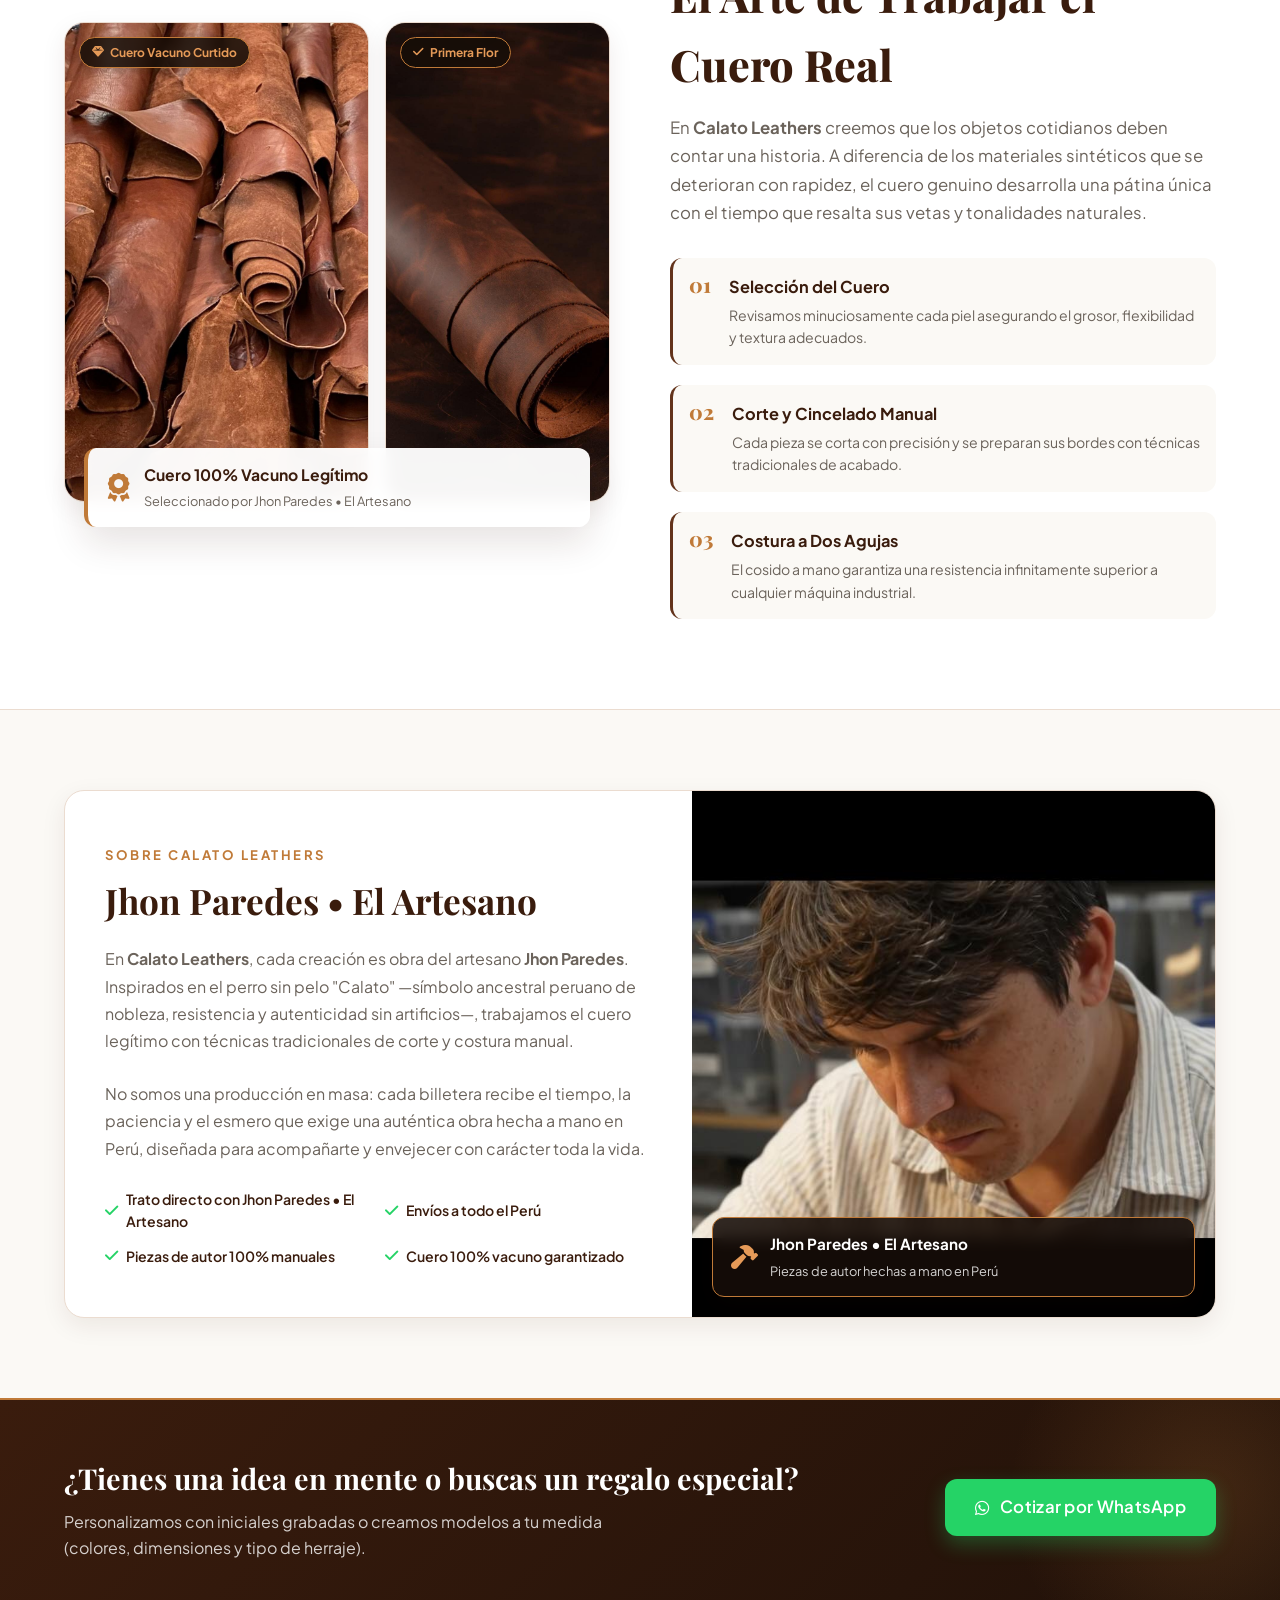
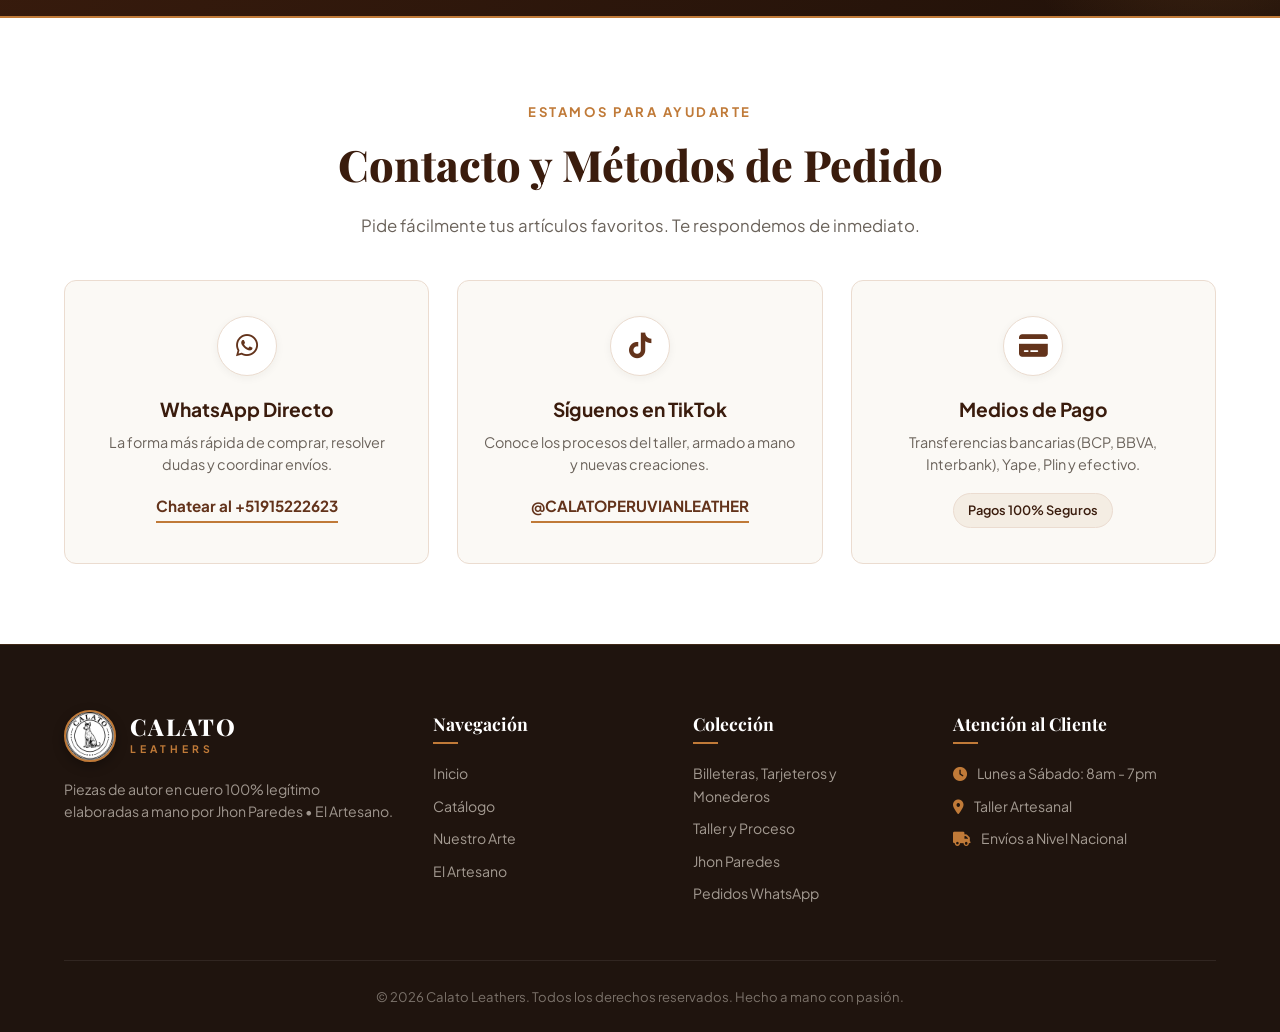
==== commit fbdff656: "Quitar emblema de og:image en index.html y agregar paginas de producto con foto real para WhatsApp" ====
--- a/index.html
+++ b/index.html
@@ -11,14 +11,12 @@
   <meta property="og:site_name" content="Calato Leathers">
   <meta property="og:title" content="Calato Leathers • Cuero Genuino Hecho a Mano">
   <meta property="og:description" content="Productos de cuero genuino vacuno hechos 100% a mano por Jhon Paredes • El Artesano. Billeteras, monederos y accesorios artesanales.">
-  <meta property="og:image" content="https://jhonparedes-pyp.github.io/CalatoLeathers/assets/img/logo-calato.jpg">
   <meta property="og:url" content="https://jhonparedes-pyp.github.io/CalatoLeathers/">
 
   <!-- Twitter Cards -->
-  <meta name="twitter:card" content="summary_large_image">
+  <meta name="twitter:card" content="summary">
   <meta name="twitter:title" content="Calato Leathers • Cuero Genuino Hecho a Mano">
   <meta name="twitter:description" content="Productos de cuero genuino vacuno hechos 100% a mano por Jhon Paredes • El Artesano. Billeteras, monederos y accesorios artesanales.">
-  <meta name="twitter:image" content="https://jhonparedes-pyp.github.io/CalatoLeathers/assets/img/logo-calato.jpg">
   <link rel="icon" type="image/jpeg" href="assets/img/logo-calato.jpg">
   
   <!-- Google Fonts -->
@@ -29,7 +27,7 @@
   <!-- Font Awesome Icons -->
   <link rel="stylesheet" href="https://cdnjs.cloudflare.com/ajax/libs/font-awesome/6.5.1/css/all.min.css">
   
-  <link rel="stylesheet" href="css/style.css?v=2.7.0">
+  <link rel="stylesheet" href="css/style.css?v=2.9.0">
 </head>
 <body>
 
@@ -402,7 +400,7 @@
   </div>
 
   <!-- Scripts -->
-  <script src="js/products.js?v=2.7.0"></script>
-  <script src="js/app.js?v=2.7.0"></script>
+  <script src="js/products.js?v=2.9.0"></script>
+  <script src="js/app.js?v=2.9.0"></script>
 </body>
 </html>
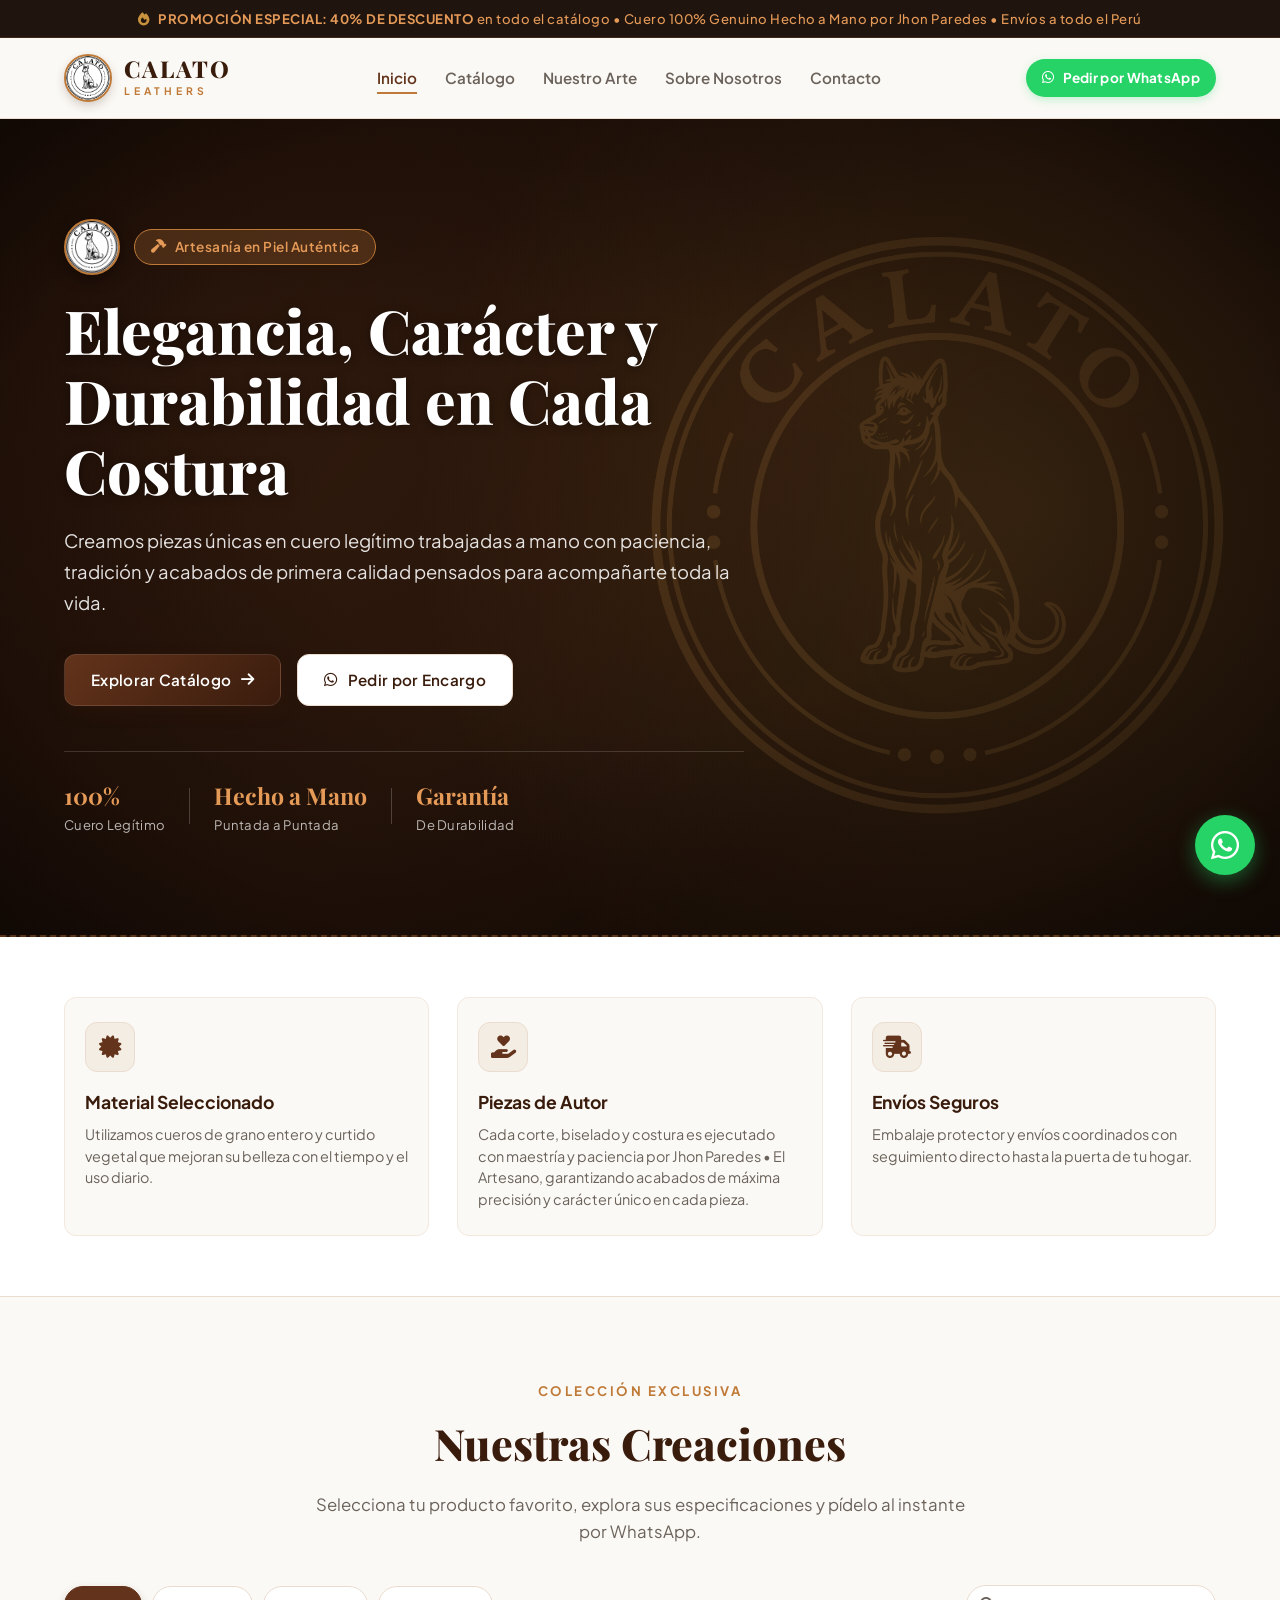
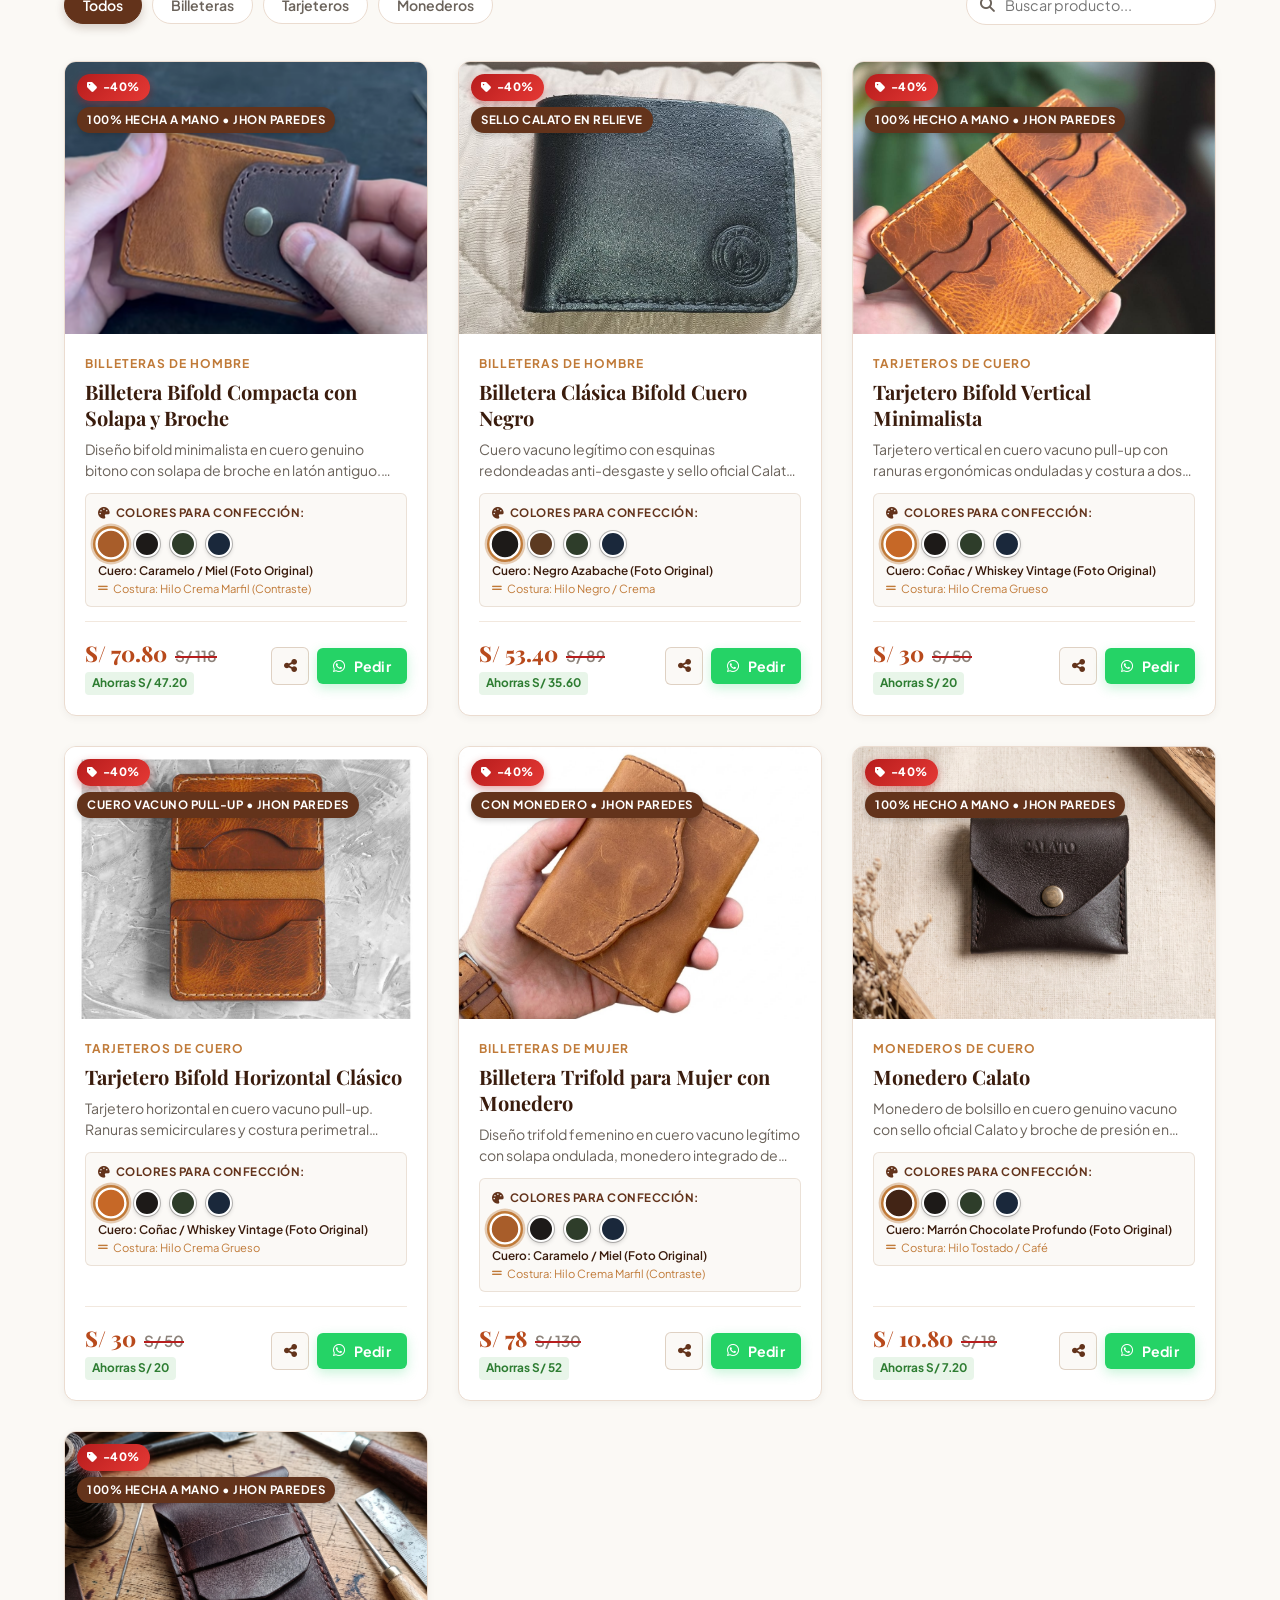
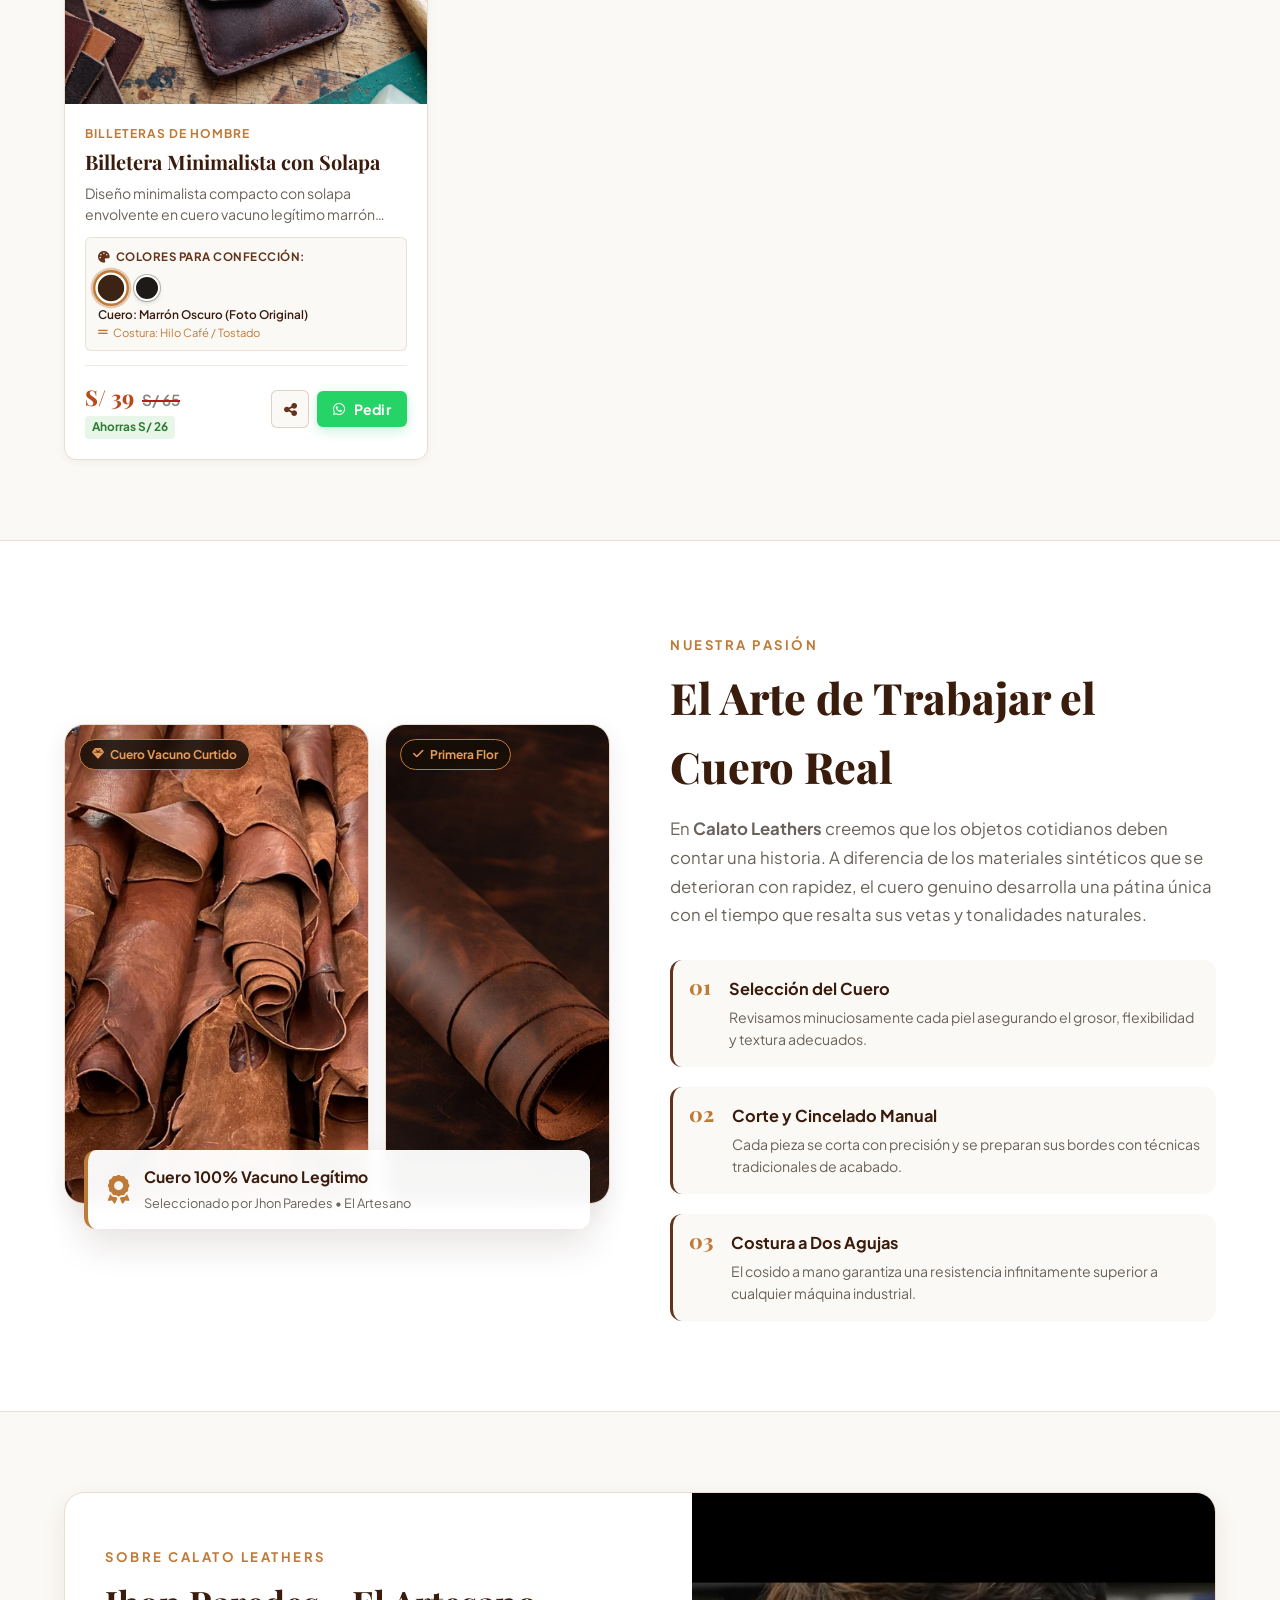
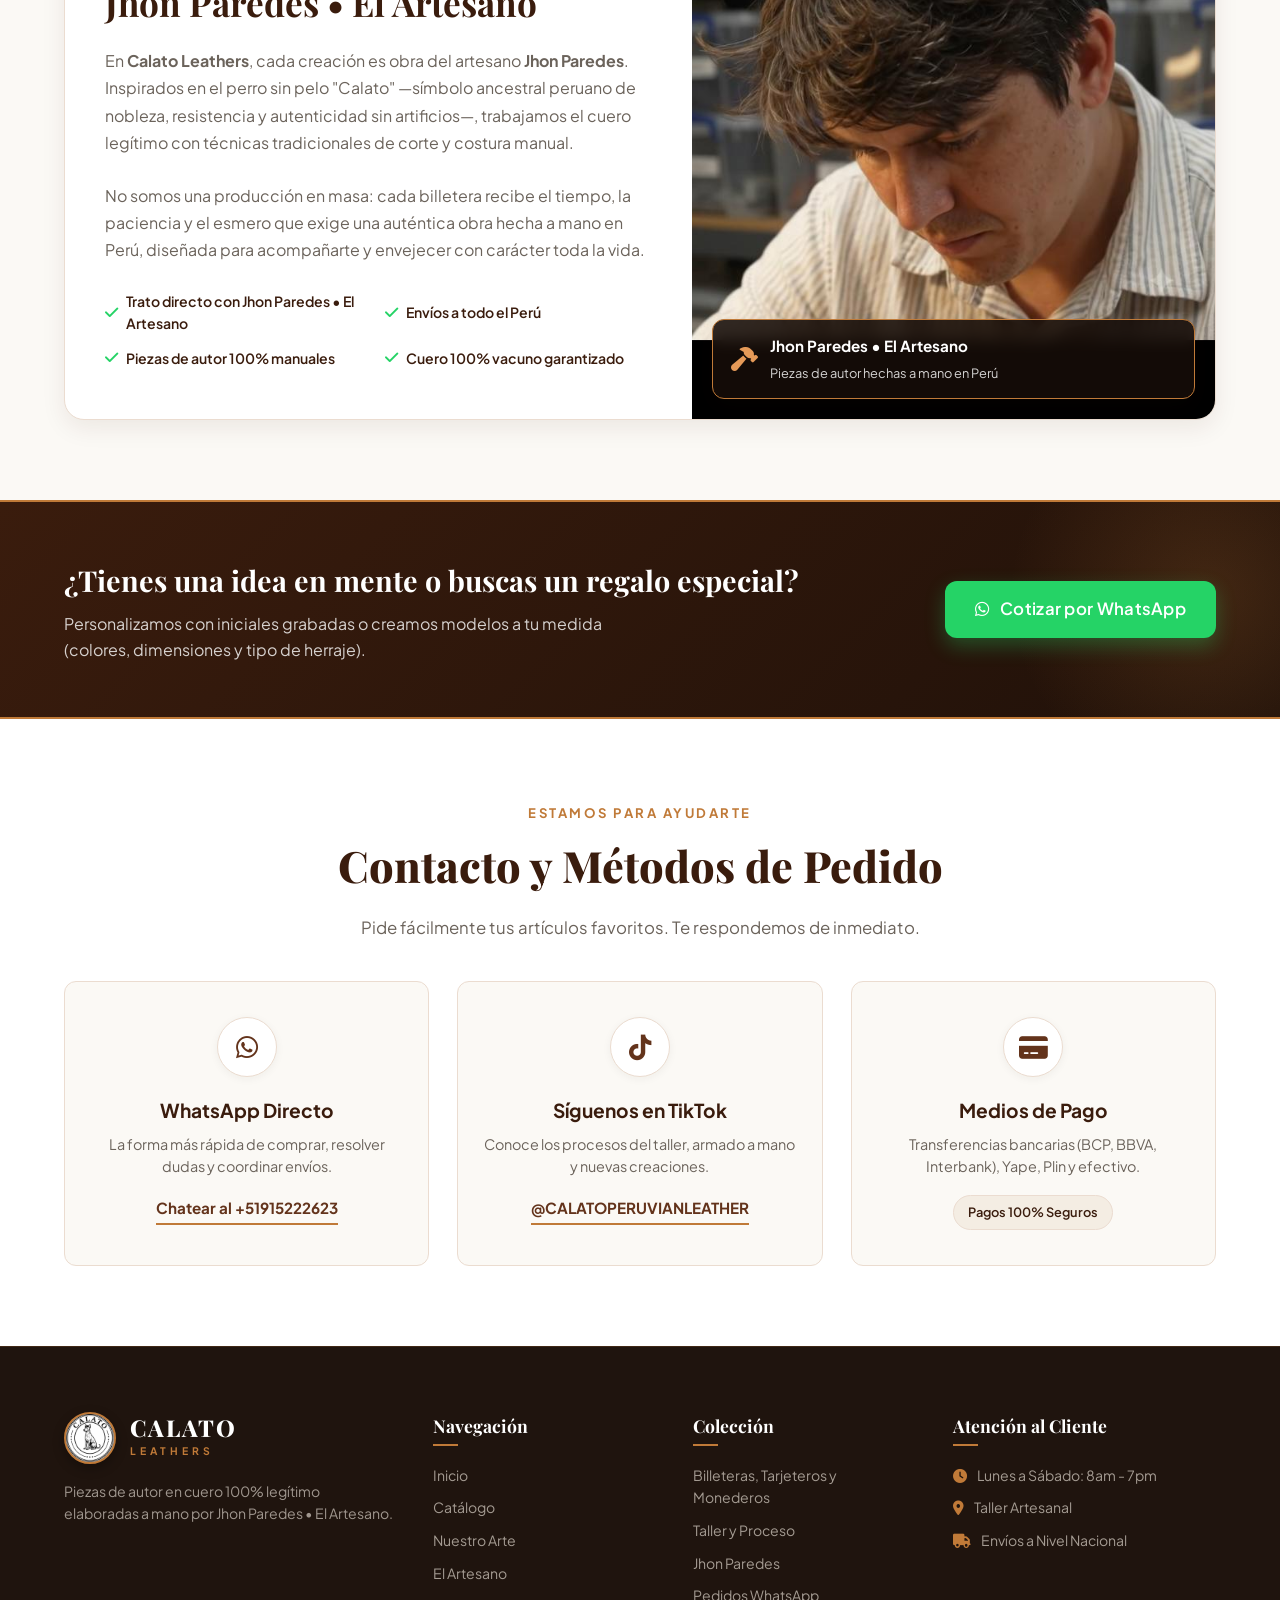
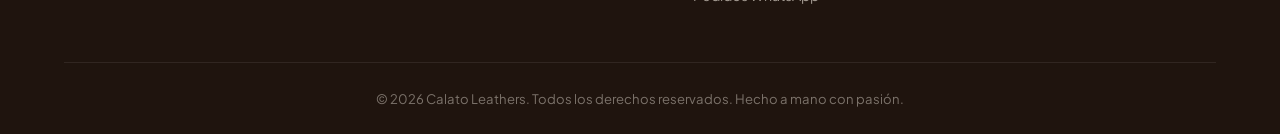
==== commit 1894edea: "Agregar nuevo producto Billetera Minimalista con Solapa e implementar campana 40% descuento con prec" ====
--- a/index.html
+++ b/index.html
@@ -27,14 +27,14 @@
   <!-- Font Awesome Icons -->
   <link rel="stylesheet" href="https://cdnjs.cloudflare.com/ajax/libs/font-awesome/6.5.1/css/all.min.css">
   
-  <link rel="stylesheet" href="css/style.css?v=2.9.0">
+  <link rel="stylesheet" href="css/style.css?v=3.0.0">
 </head>
 <body>
 
   <!-- Barra de Notificación / Promoción superior -->
   <div class="top-announcement">
     <div class="container">
-      <p><i class="fa-solid fa-gem"></i> Cuero 100% Genuino Hecho a Mano por Jhon Paredes • Envíos a todo el Perú • Diseños Personalizados</p>
+      <p><i class="fa-solid fa-fire"></i> <strong>PROMOCIÓN ESPECIAL: 40% DE DESCUENTO</strong> en todo el catálogo • Cuero 100% Genuino Hecho a Mano por Jhon Paredes • Envíos a todo el Perú</p>
     </div>
   </div>
 
@@ -400,7 +400,7 @@
   </div>
 
   <!-- Scripts -->
-  <script src="js/products.js?v=2.9.0"></script>
-  <script src="js/app.js?v=2.9.0"></script>
+  <script src="js/products.js?v=3.0.0"></script>
+  <script src="js/app.js?v=3.0.0"></script>
 </body>
 </html>
--- a/css/style.css
+++ b/css/style.css
@@ -2467,3 +2467,150 @@
     height: 40px;
   }
 }
+
+/* ========================================================
+   ESTILOS DE MARKETING: 40% DE DESCUENTO Y PRECIO ORIGINAL
+   ======================================================== */
+.product-badges-group {
+  position: absolute;
+  top: 12px;
+  left: 12px;
+  display: flex;
+  flex-direction: column;
+  align-items: flex-start;
+  gap: 6px;
+  z-index: 2;
+  pointer-events: none;
+}
+
+.product-badges-group .product-tag {
+  position: static;
+  top: auto;
+  left: auto;
+}
+
+.badge-promo-discount {
+  background: linear-gradient(135deg, #B71C1C 0%, #E53935 100%);
+  color: #ffffff;
+  font-family: var(--font-sans);
+  font-size: 0.72rem;
+  font-weight: 800;
+  text-transform: uppercase;
+  letter-spacing: 0.5px;
+  padding: 4px 10px;
+  border-radius: var(--radius-full);
+  box-shadow: 0 3px 8px rgba(183, 28, 28, 0.4);
+  display: inline-flex;
+  align-items: center;
+  gap: 5px;
+  animation: pulse-promo 2.5s infinite ease-in-out;
+}
+
+@keyframes pulse-promo {
+  0%, 100% { transform: scale(1); }
+  50% { transform: scale(1.04); }
+}
+
+.product-pricing {
+  display: flex;
+  flex-direction: column;
+  align-items: flex-start;
+  gap: 2px;
+}
+
+.product-price-row {
+  display: flex;
+  align-items: baseline;
+  gap: 8px;
+  flex-wrap: wrap;
+}
+
+.product-price-current {
+  font-family: var(--font-serif);
+  font-size: 1.35rem;
+  font-weight: 800;
+  color: #B84A1C;
+}
+
+.product-price-original {
+  font-family: var(--font-sans);
+  font-size: 0.95rem;
+  font-weight: 600;
+  color: #8C827A;
+  text-decoration: line-through;
+  text-decoration-color: #B71C1C;
+  text-decoration-thickness: 1.5px;
+}
+
+.product-discount-label {
+  font-family: var(--font-sans);
+  font-size: 0.74rem;
+  font-weight: 700;
+  color: #2E7D32;
+  background: #E8F5E9;
+  padding: 2px 7px;
+  border-radius: 4px;
+  display: inline-block;
+}
+
+/* Modal Pricing Box */
+.modal-price-box {
+  margin-bottom: 18px;
+  padding: 12px 16px;
+  background: #FAF7F2;
+  border-radius: var(--radius-sm);
+  border: 1px solid var(--border-light);
+  display: flex;
+  flex-direction: column;
+  gap: 6px;
+}
+
+.modal-price-row {
+  display: flex;
+  align-items: baseline;
+  gap: 12px;
+  flex-wrap: wrap;
+}
+
+.modal-price-current {
+  font-family: var(--font-serif);
+  font-size: 1.85rem;
+  font-weight: 800;
+  color: #B84A1C;
+}
+
+.modal-price-original {
+  font-family: var(--font-sans);
+  font-size: 1.2rem;
+  font-weight: 600;
+  color: #8C827A;
+  text-decoration: line-through;
+  text-decoration-color: #B71C1C;
+  text-decoration-thickness: 2px;
+}
+
+.modal-discount-pill-row {
+  display: flex;
+  align-items: center;
+  gap: 10px;
+  flex-wrap: wrap;
+}
+
+.modal-discount-pill {
+  display: inline-flex;
+  align-items: center;
+  gap: 5px;
+  background: linear-gradient(135deg, #B71C1C 0%, #E53935 100%);
+  color: #ffffff;
+  font-size: 0.78rem;
+  font-weight: 800;
+  padding: 3px 10px;
+  border-radius: 4px;
+  letter-spacing: 0.5px;
+}
+
+.modal-savings-text {
+  font-size: 0.84rem;
+  font-weight: 700;
+  color: #2E7D32;
+}
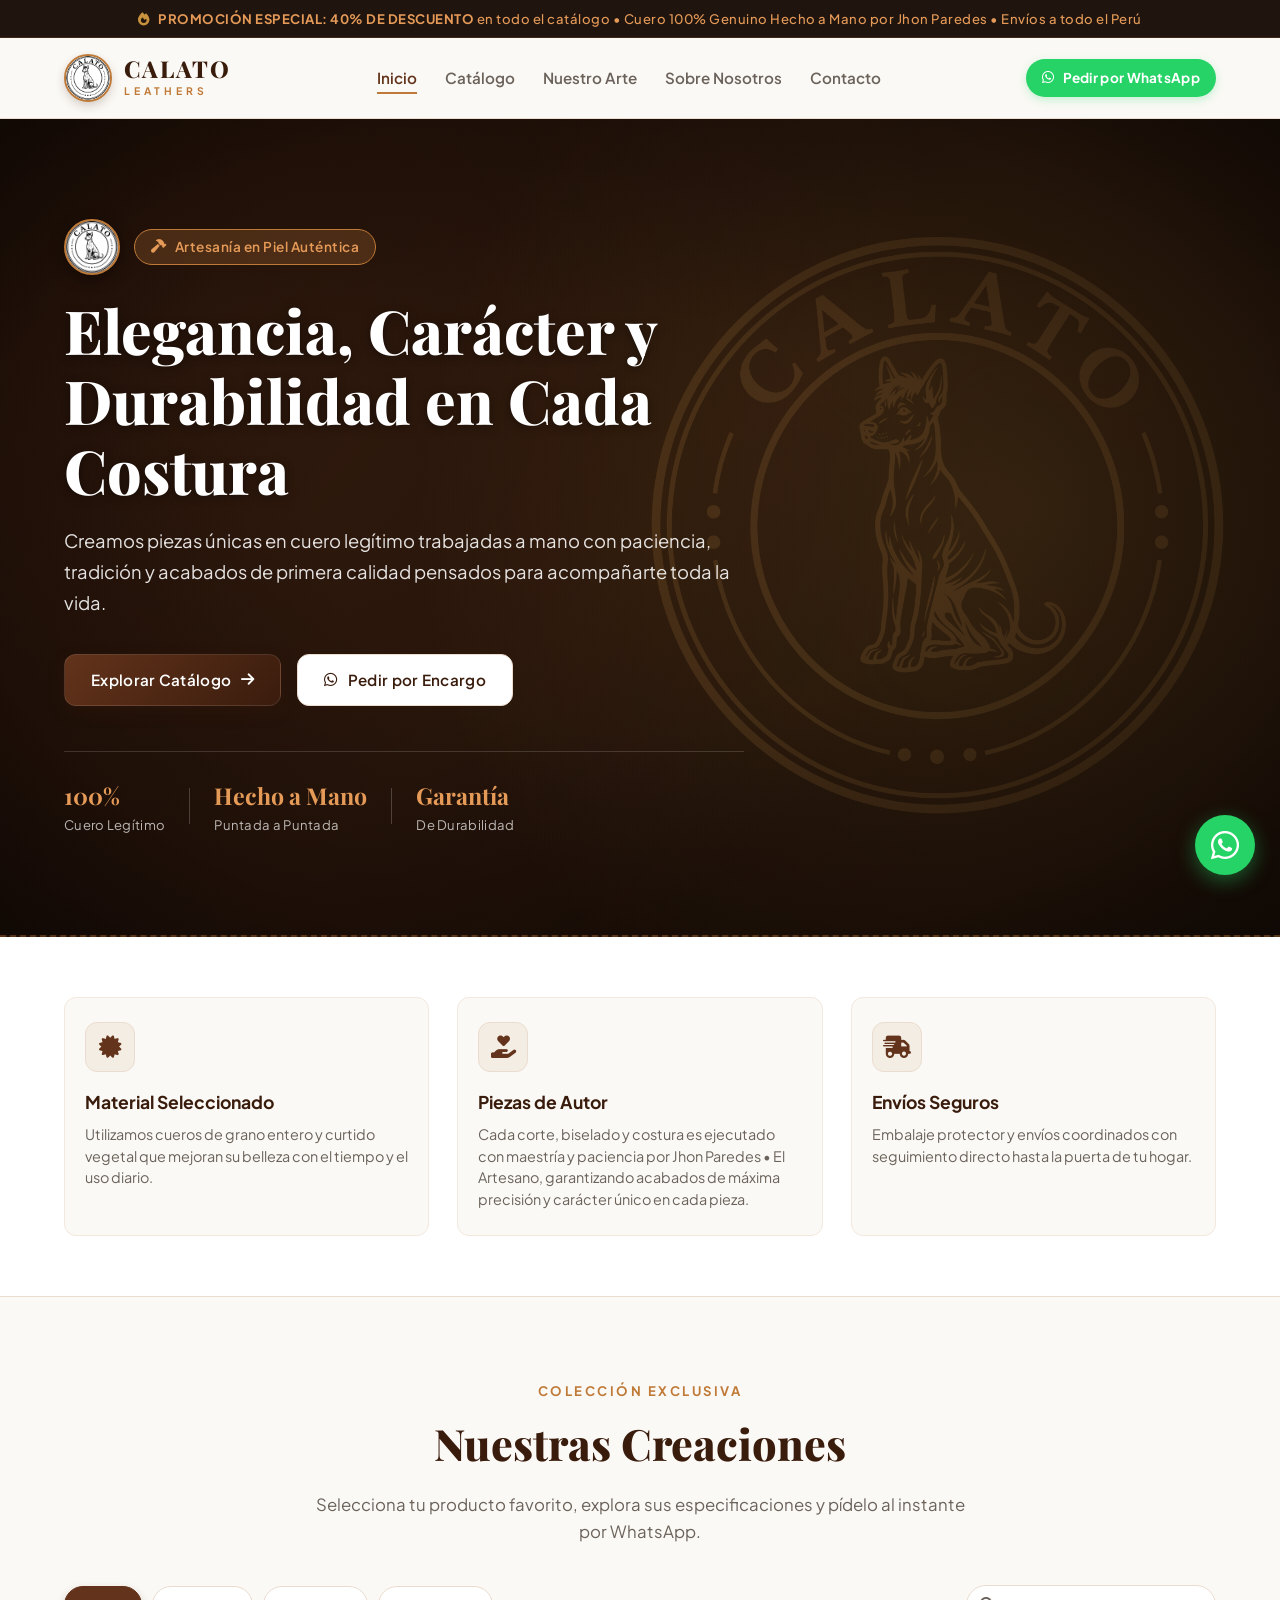
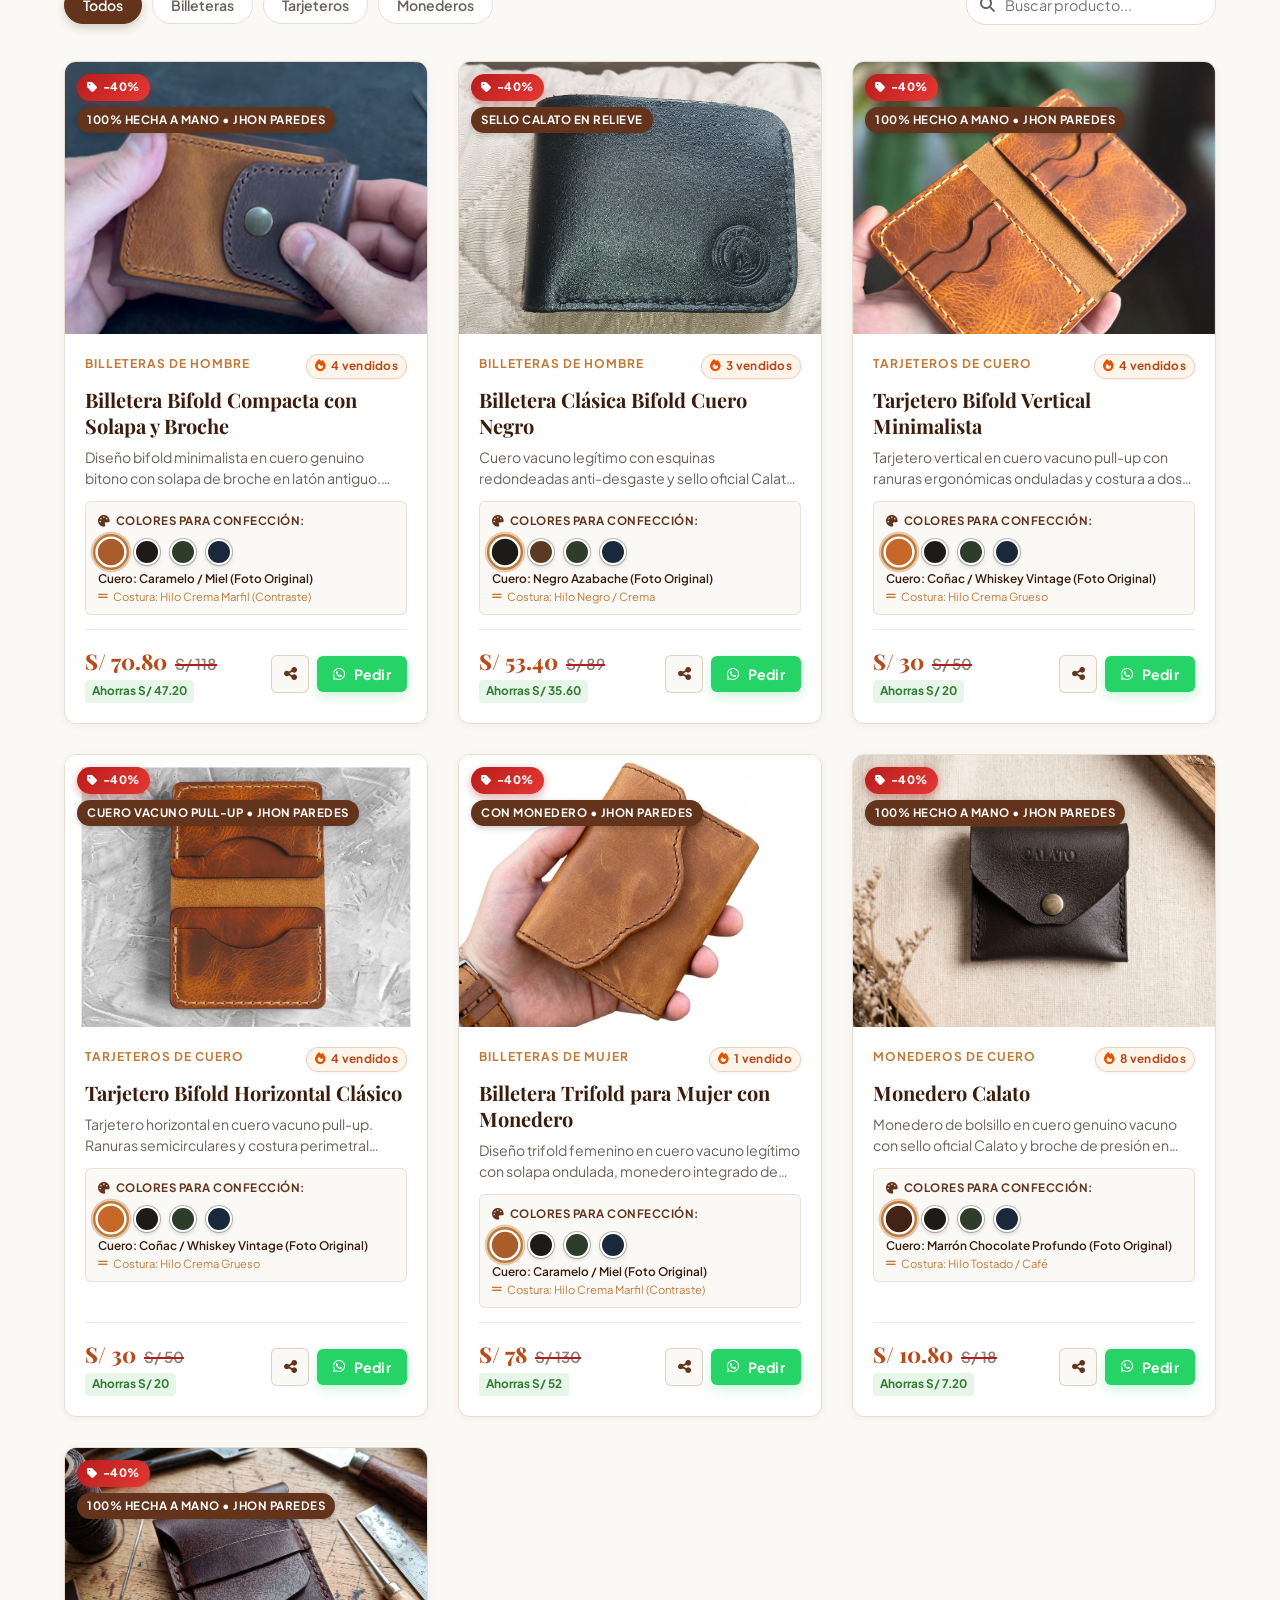
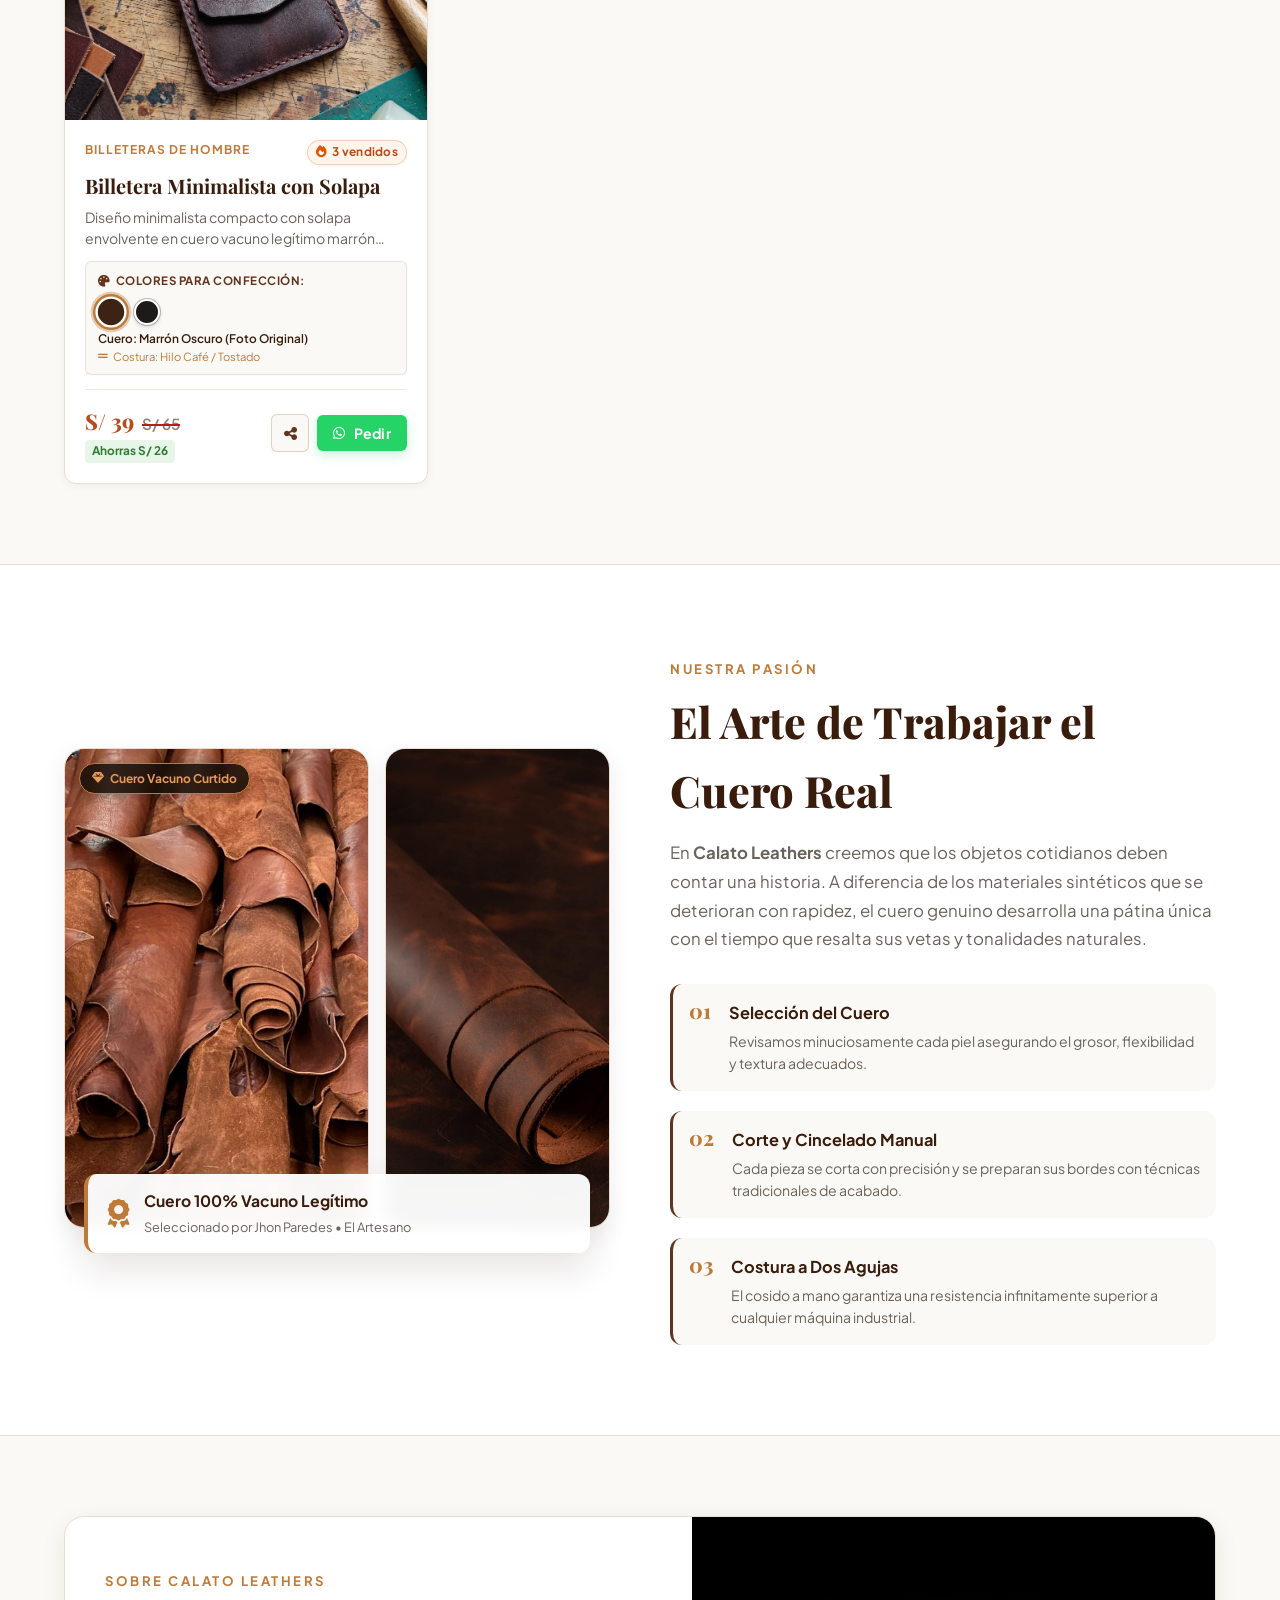
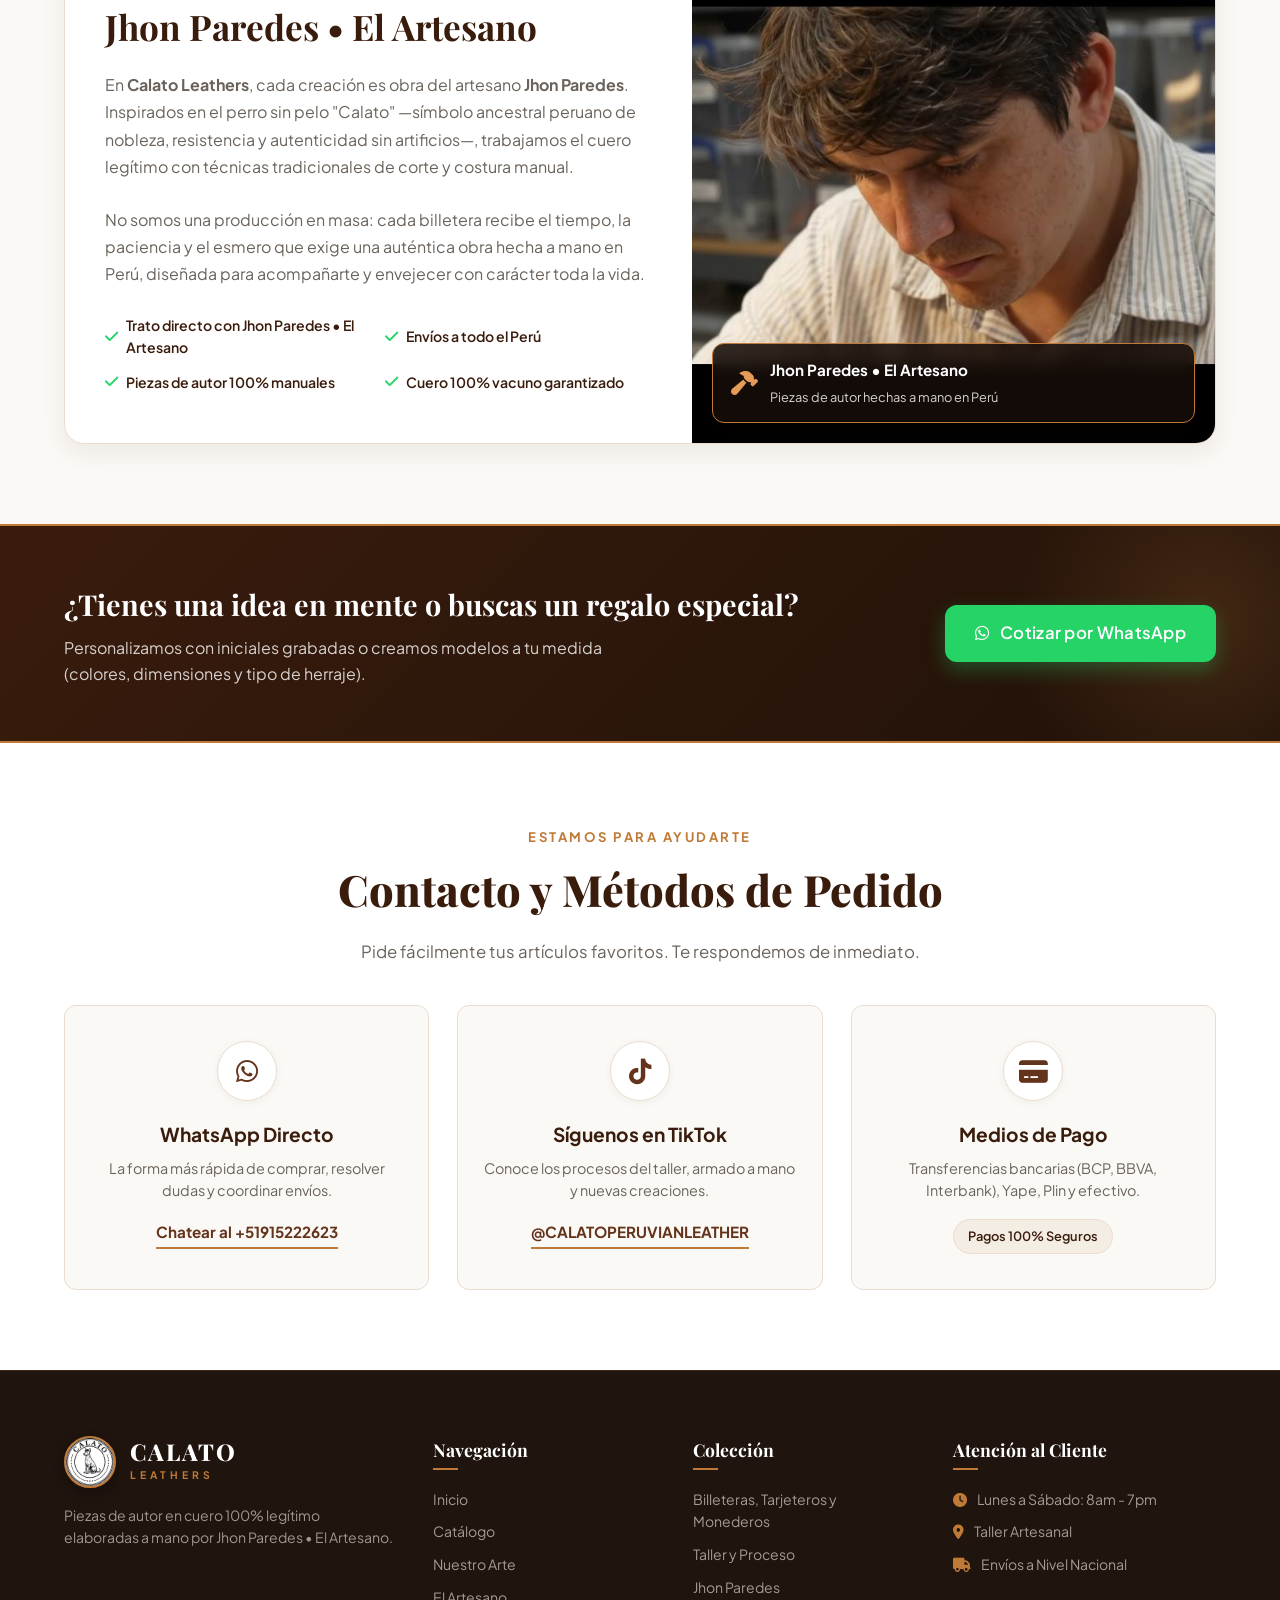
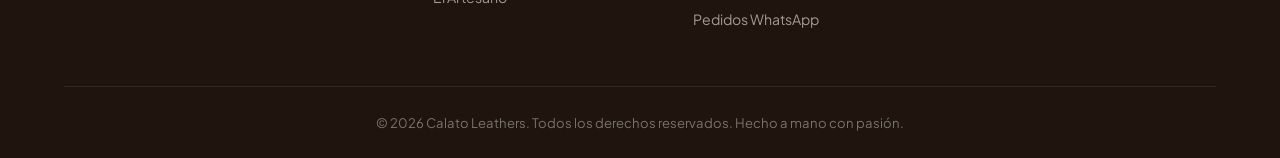
==== commit e059cf5c: "Agregar contador de ventas a un costado de cada producto como estrategia de prueba social" ====
--- a/index.html
+++ b/index.html
@@ -27,7 +27,7 @@
   <!-- Font Awesome Icons -->
   <link rel="stylesheet" href="https://cdnjs.cloudflare.com/ajax/libs/font-awesome/6.5.1/css/all.min.css">
   
-  <link rel="stylesheet" href="css/style.css?v=3.0.0">
+  <link rel="stylesheet" href="css/style.css?v=3.1.0">
 </head>
 <body>
 
@@ -400,7 +400,7 @@
   </div>
 
   <!-- Scripts -->
-  <script src="js/products.js?v=3.0.0"></script>
-  <script src="js/app.js?v=3.0.0"></script>
+  <script src="js/products.js?v=3.1.0"></script>
+  <script src="js/app.js?v=3.1.0"></script>
 </body>
 </html>
--- a/css/style.css
+++ b/css/style.css
@@ -2614,3 +2614,83 @@
   font-weight: 700;
   color: #2E7D32;
 }
+
+/* ========================================================
+   CONTADOR DE VENTAS (PRUEBA SOCIAL / SOCIAL PROOF)
+   ======================================================== */
+.product-header-meta {
+  display: flex;
+  align-items: center;
+  justify-content: space-between;
+  gap: 8px;
+  margin-bottom: 8px;
+}
+
+.product-sales-badge {
+  display: inline-flex;
+  align-items: center;
+  gap: 5px;
+  background: #FFF5EB;
+  color: #B84A1C;
+  border: 1px solid rgba(184, 74, 28, 0.22);
+  font-family: var(--font-sans);
+  font-size: 0.74rem;
+  font-weight: 700;
+  padding: 2px 8px;
+  border-radius: var(--radius-full);
+  letter-spacing: 0.3px;
+  white-space: nowrap;
+  box-shadow: 0 1px 3px rgba(184, 74, 28, 0.08);
+  transition: transform 0.2s ease, background 0.2s ease;
+}
+
+.product-sales-badge i {
+  color: #E65100;
+  font-size: 0.76rem;
+}
+
+.product-card:hover .product-sales-badge {
+  transform: scale(1.04);
+  background: #FFE8D6;
+  border-color: rgba(184, 74, 28, 0.35);
+}
+
+.modal-meta-row {
+  display: flex;
+  align-items: center;
+  gap: 12px;
+  margin-bottom: 10px;
+  flex-wrap: wrap;
+}
+
+.modal-sales-badge {
+  display: inline-flex;
+  align-items: center;
+  gap: 6px;
+  background: #FFF5EB;
+  color: #B84A1C;
+  border: 1px solid rgba(184, 74, 28, 0.25);
+  font-family: var(--font-sans);
+  font-size: 0.8rem;
+  font-weight: 700;
+  padding: 3px 10px;
+  border-radius: var(--radius-full);
+}
+
+.modal-sales-badge i {
+  color: #E65100;
+}
+
+.modal-sales-demand {
+  display: inline-flex;
+  align-items: center;
+  gap: 6px;
+  font-family: var(--font-sans);
+  font-size: 0.82rem;
+  color: #8C4416;
+  background: #FFF8F0;
+  padding: 4px 10px;
+  border-radius: 4px;
+  border-left: 3px solid #E65100;
+  margin-top: 4px;
+}
